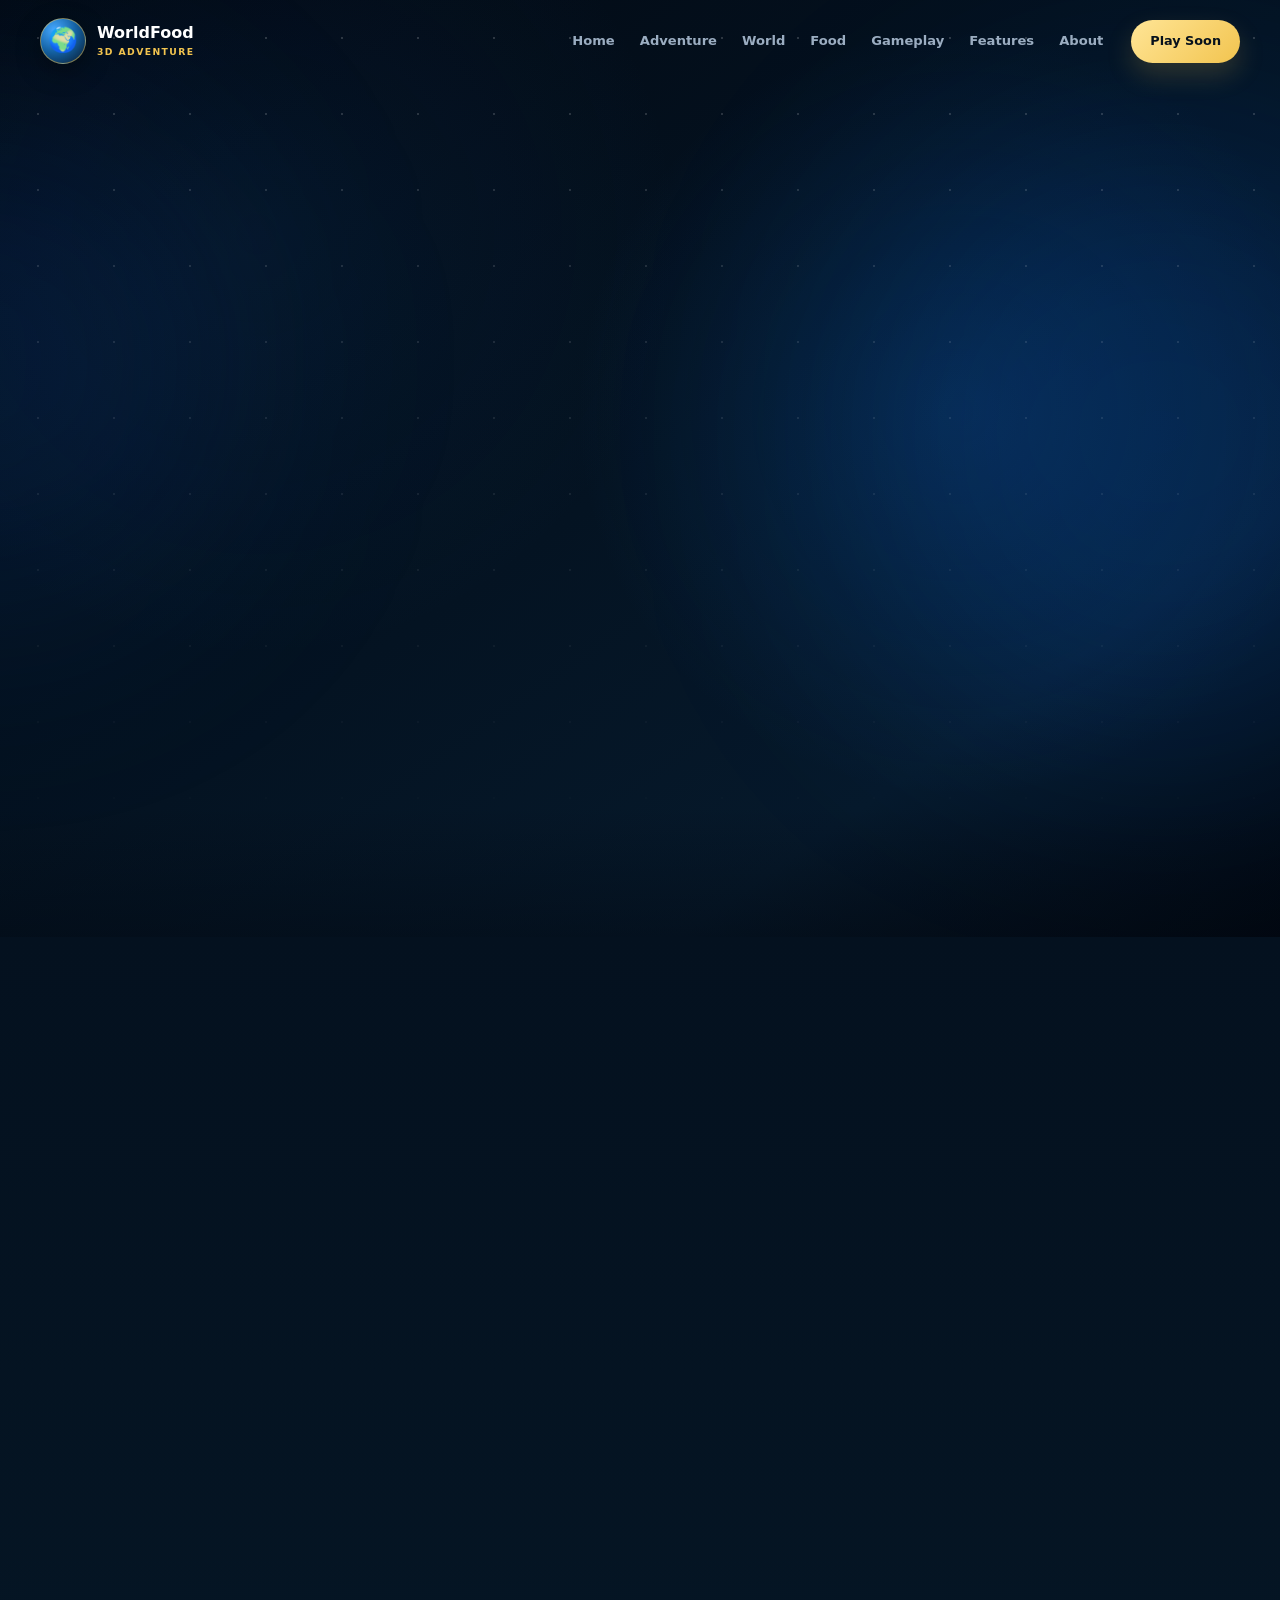
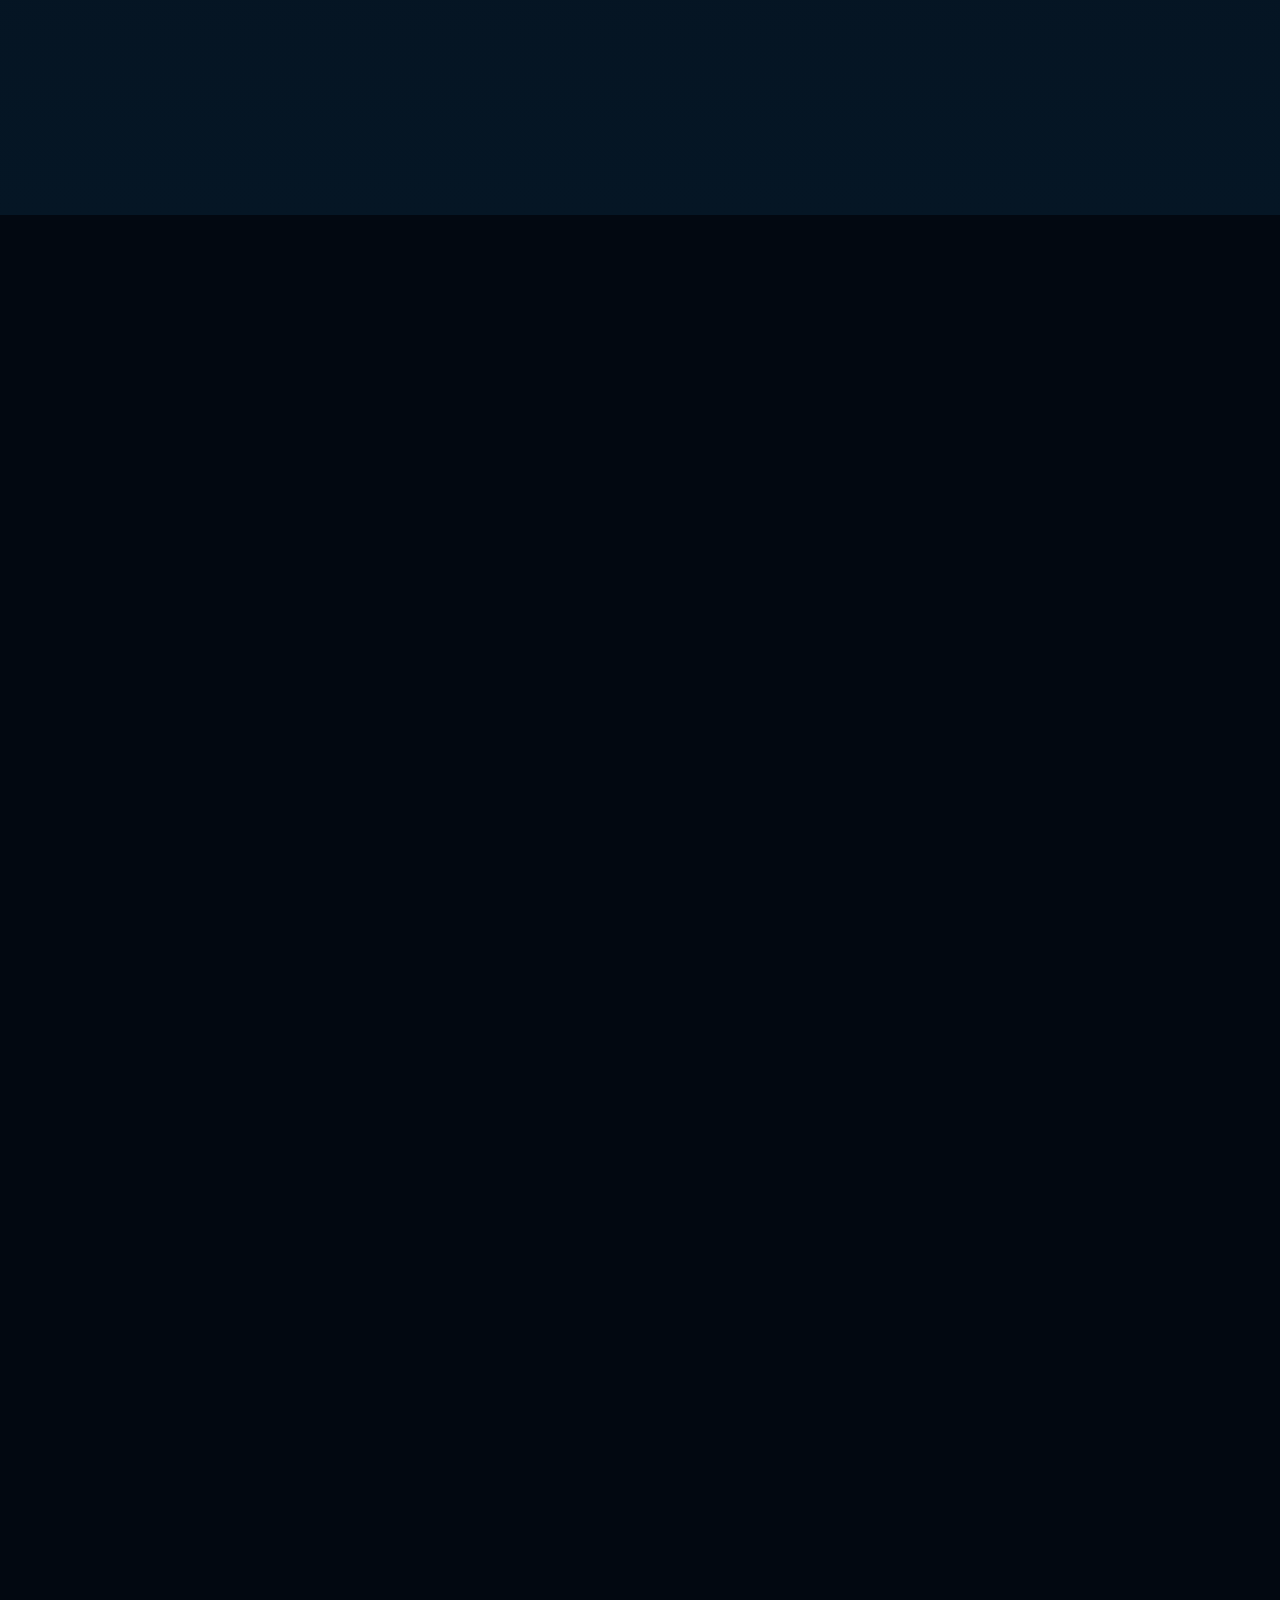
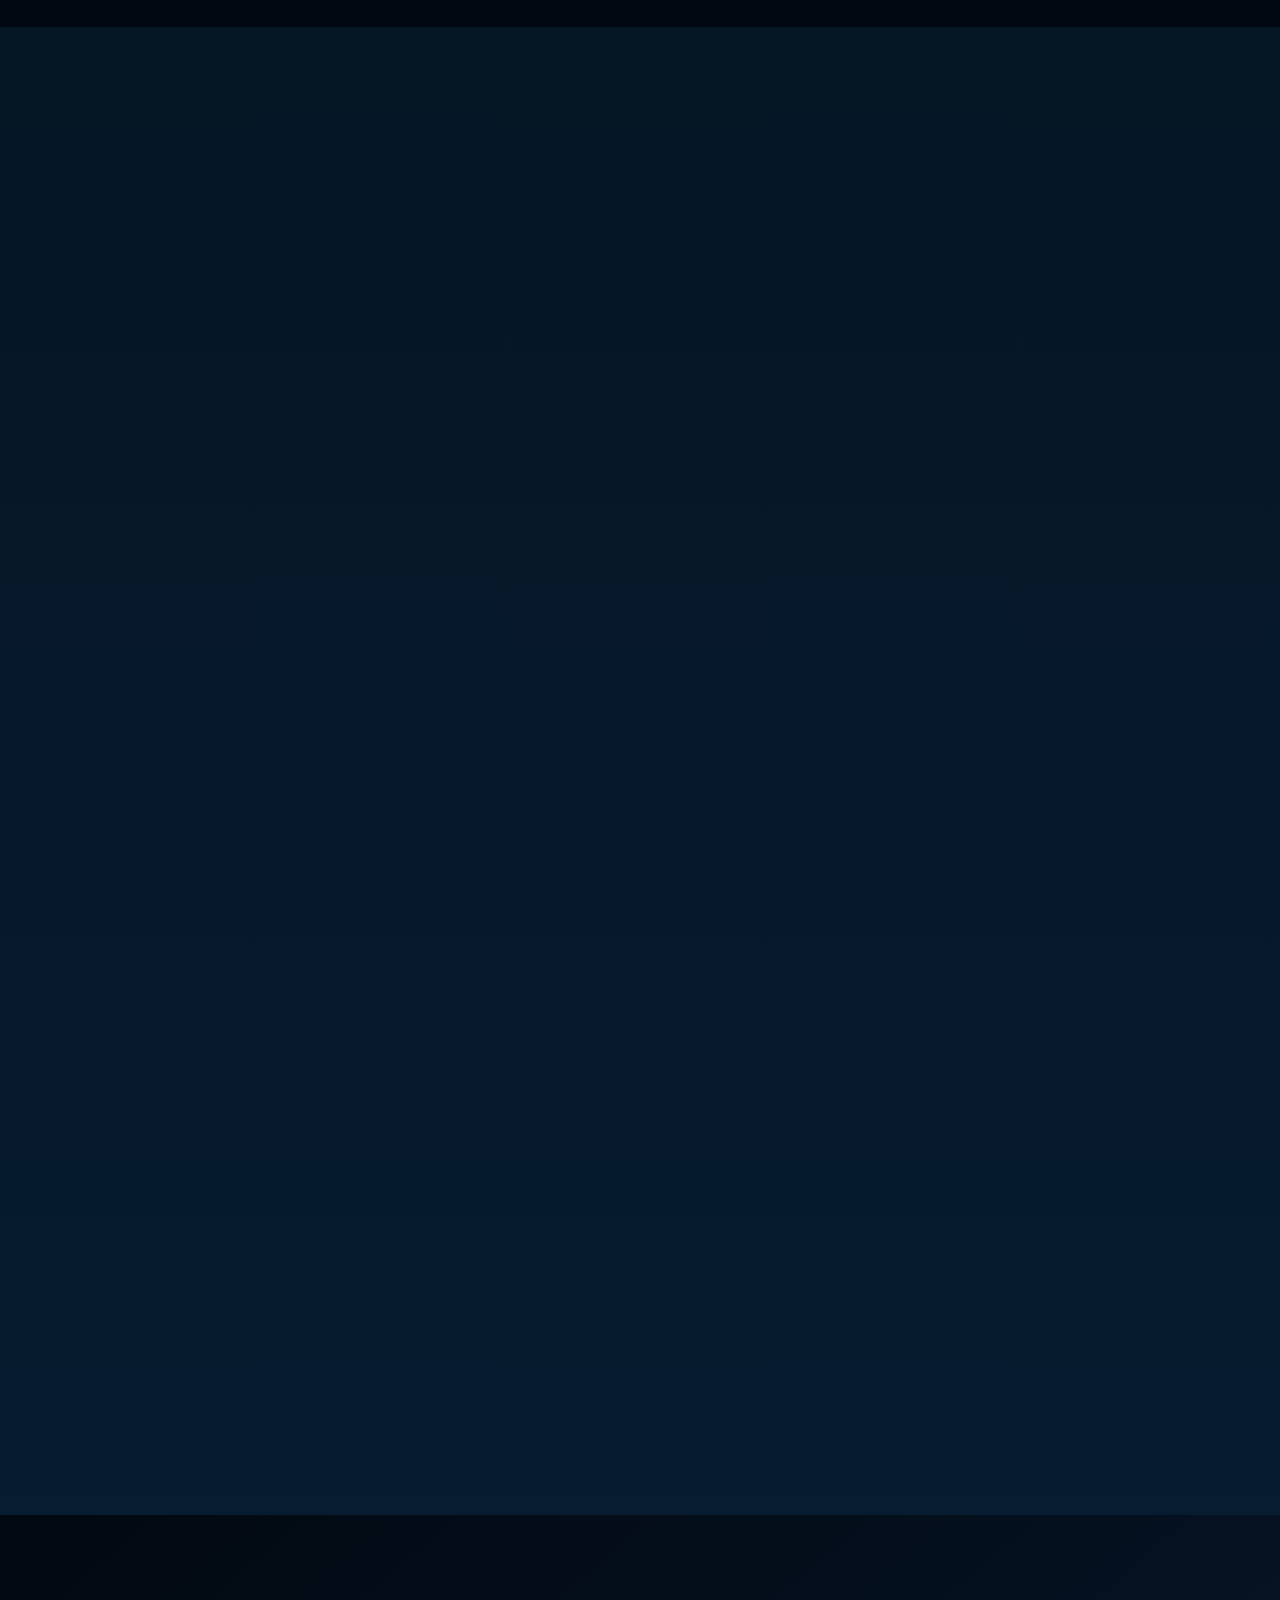
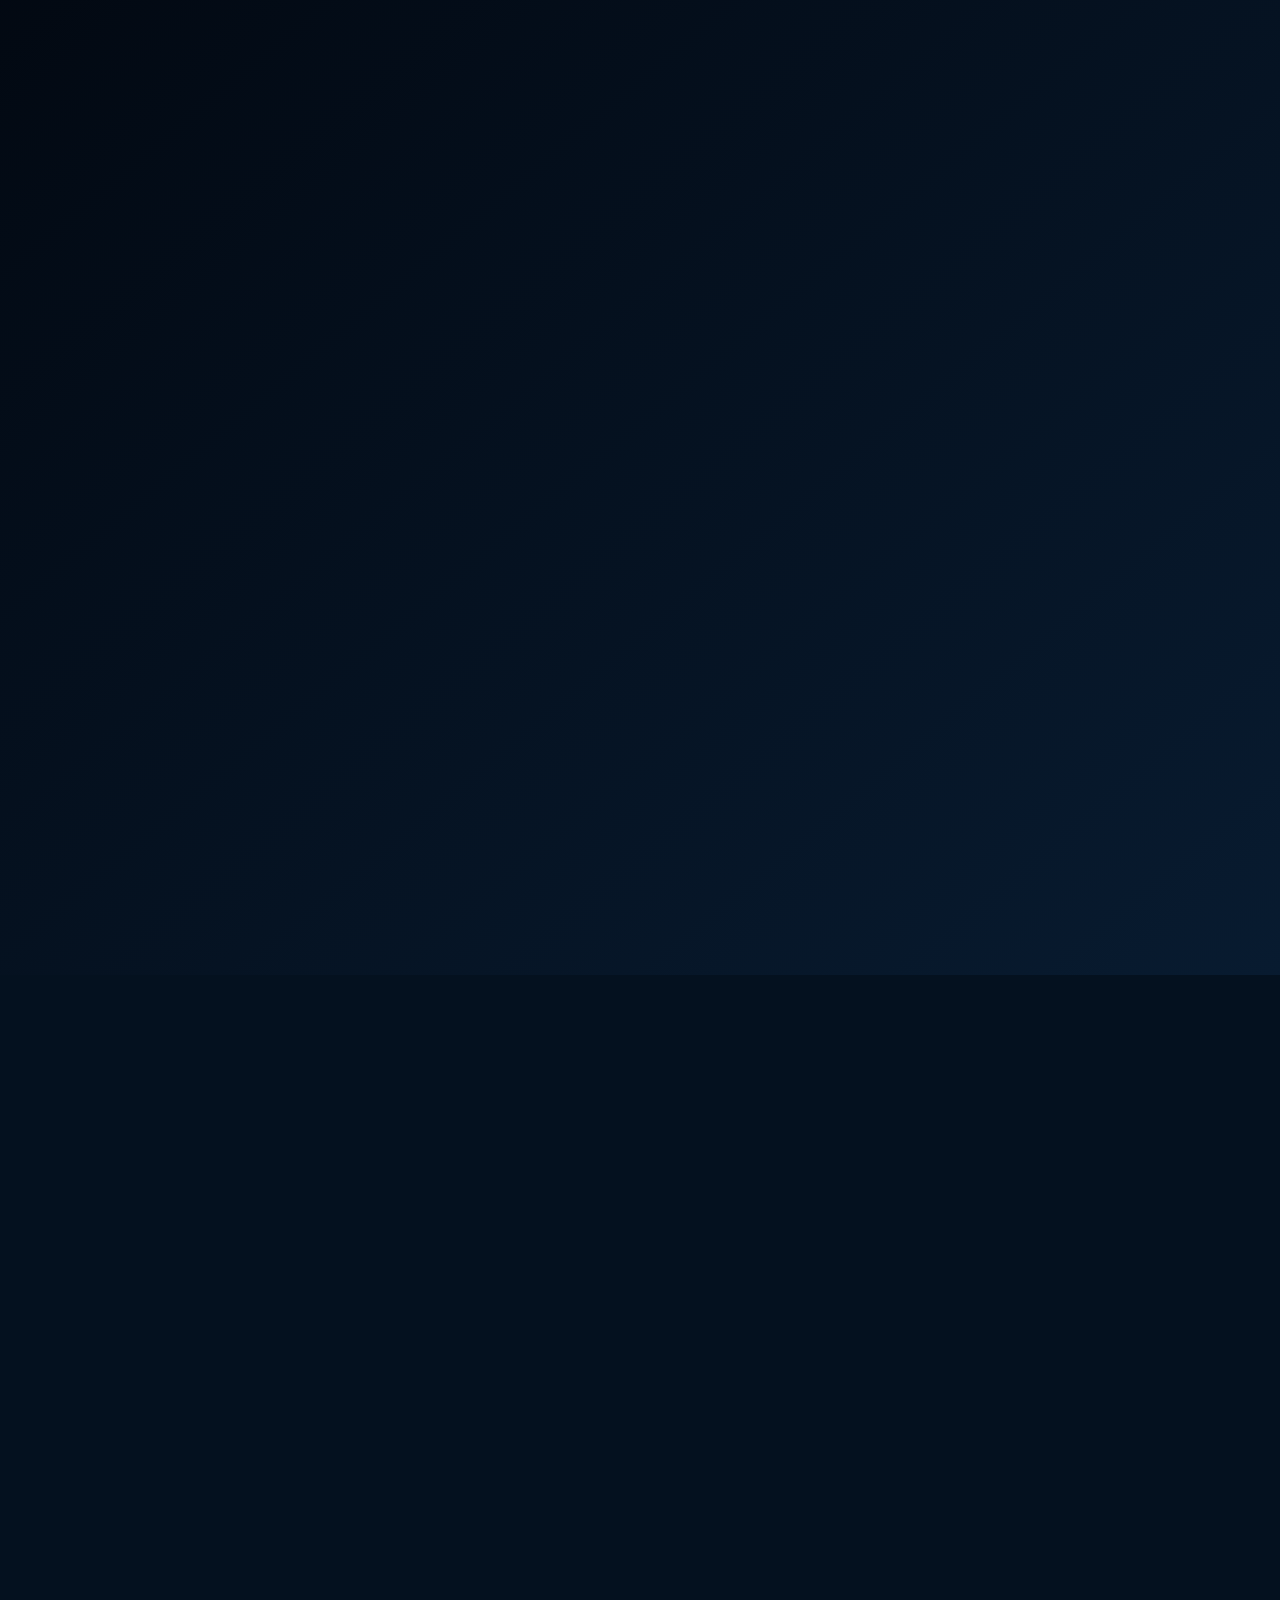
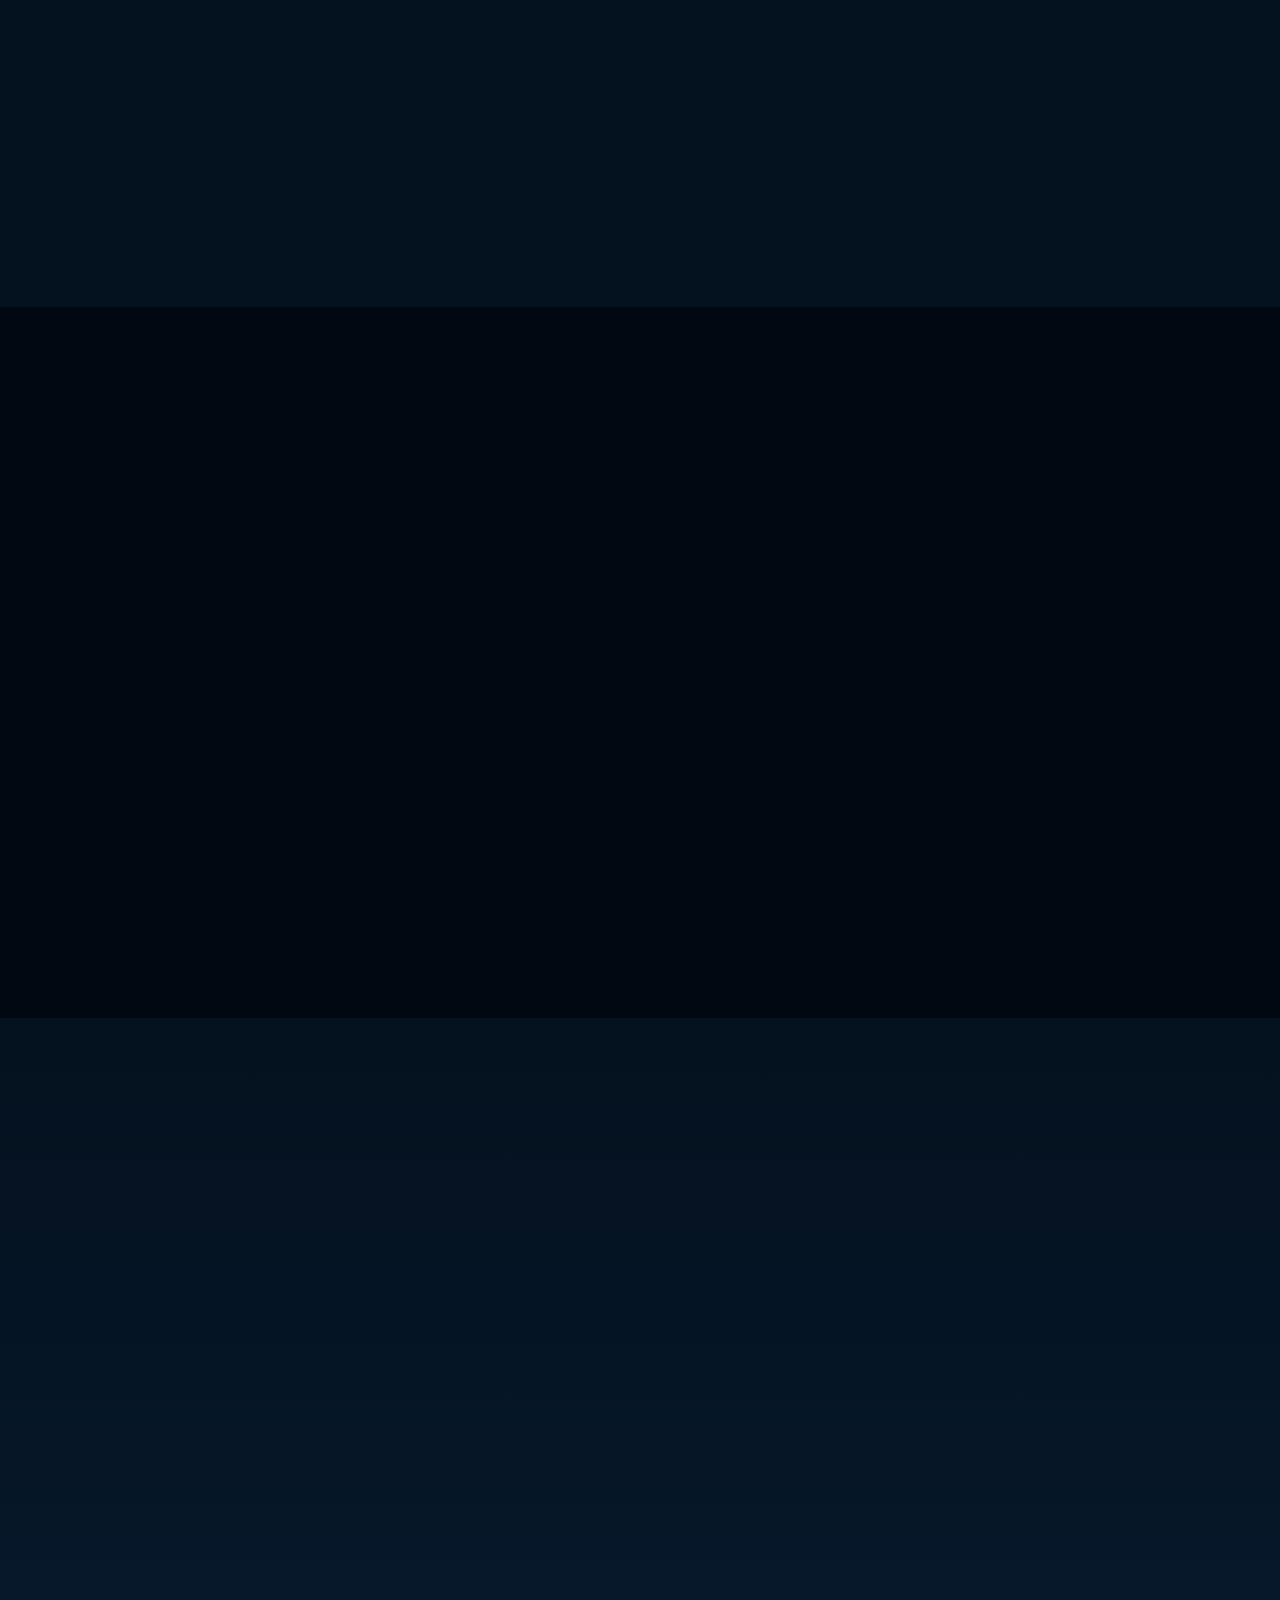
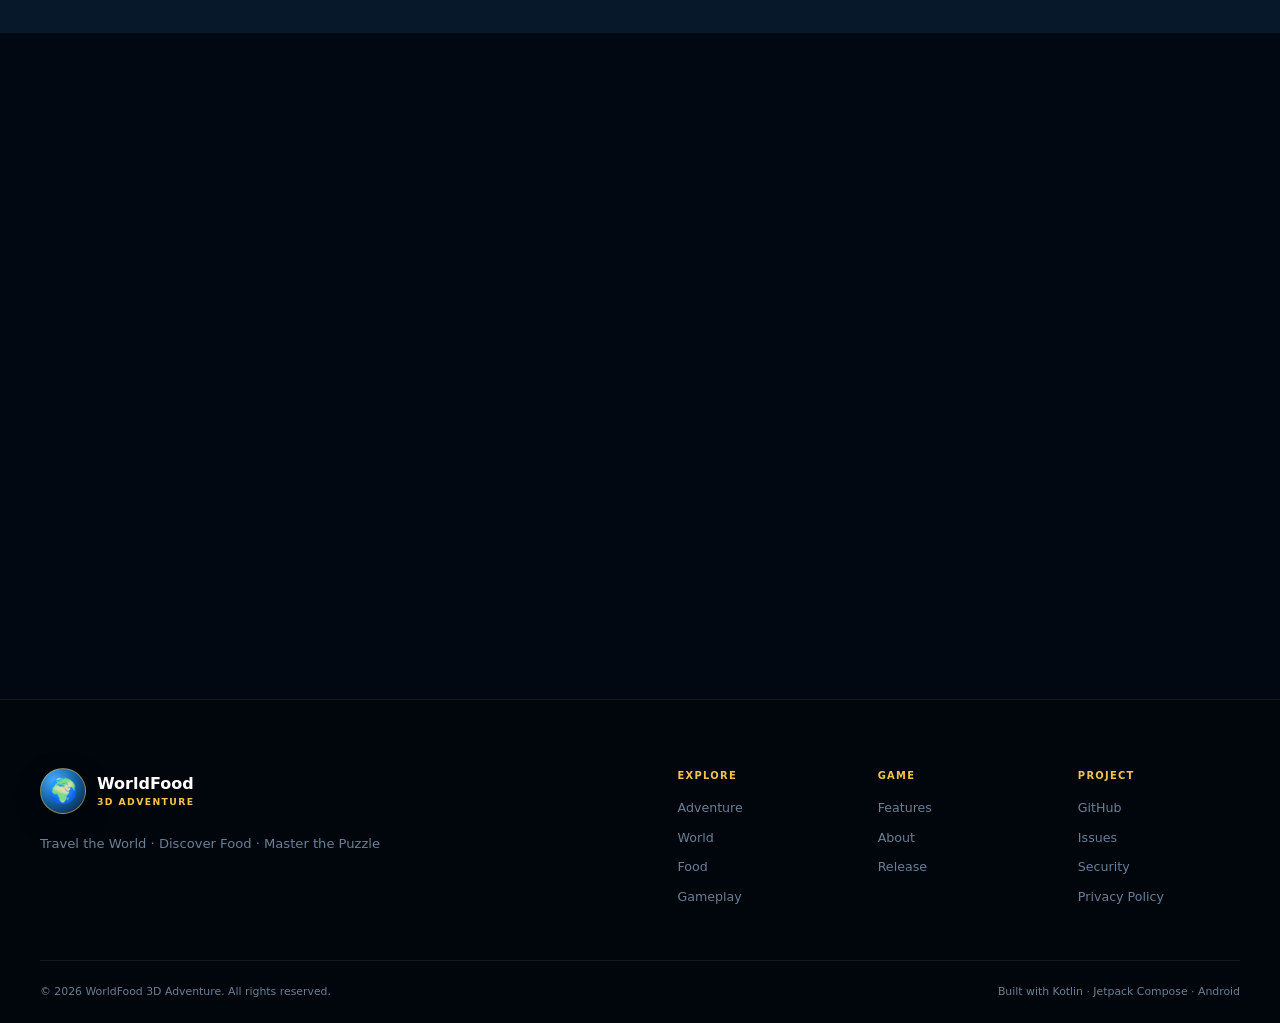
==== docs/index.html @ c976d1a1 "Finalize GitHub Pages and privacy policy with production stats" ====
<!DOCTYPE html>
<html lang="en">

<head>
    <meta charset="UTF-8">

    <meta
        name="viewport"
        content="width=device-width, initial-scale=1.0"
    >

    <title>
        WorldFood 3D Adventure | Travel · Food · Match-3
    </title>

    <meta
        name="description"
        content="WorldFood 3D Adventure is a premium Android Match-3 travel adventure. Explore 213 countries, discover iconic food and master 3,195 handcrafted puzzle levels."
    >

    <meta
        name="theme-color"
        content="#020811"
    >

    <meta
        property="og:title"
        content="WorldFood 3D Adventure"
    >

    <meta
        property="og:description"
        content="Travel the world. Discover the food. Master the puzzle."
    >

    <meta
        property="og:type"
        content="website"
    >

    <meta
        property="og:url"
        content="https://wadtaktok-dev.github.io/WorldFood3DAdventure/"
    >

    <link
        rel="stylesheet"
        href="styles.css"
    >
</head>


<body>

<!-- =========================================================
     HEADER
========================================================= -->

<header
    class="site-header"
    data-header
>

    <div class="container nav-shell">

        <a
            href="#home"
            class="brand"
            aria-label="WorldFood 3D Adventure home"
        >

            <span class="brand-globe">
                🌍
            </span>

            <span class="brand-copy">

                <strong>
                    WorldFood
                </strong>

                <small>
                    3D ADVENTURE
                </small>

            </span>

        </a>


        <nav
            class="desktop-nav"
            aria-label="Main navigation"
        >

            <a href="#home">
                Home
            </a>

            <a href="#adventure">
                Adventure
            </a>

            <a href="#countries">
                World
            </a>

            <a href="#food">
                Food
            </a>

            <a href="#gameplay">
                Gameplay
            </a>

            <a href="#features">
                Features
            </a>

            <a href="#about">
                About
            </a>

        </nav>


        <a
            href="#release"
            class="header-cta"
        >
            Play Soon
        </a>


        <button
            class="menu-button"
            type="button"
            aria-label="Open navigation menu"
            aria-expanded="false"
            data-menu-button
        >
            <span></span>
            <span></span>
            <span></span>
        </button>

    </div>


    <nav
        class="mobile-menu"
        data-mobile-menu
        aria-label="Mobile navigation"
    >

        <a href="#home">
            Home
        </a>

        <a href="#adventure">
            Adventure
        </a>

        <a href="#countries">
            World
        </a>

        <a href="#food">
            Food
        </a>

        <a href="#gameplay">
            Gameplay
        </a>

        <a href="#features">
            Features
        </a>

        <a href="#about">
            About
        </a>

        <a href="#release">
            Play Soon
        </a>

    </nav>

</header>


<main>

<!-- =========================================================
     PREMIUM 3D HOME
========================================================= -->

<section
    class="hero hero-3d"
    id="home"
>

    <div class="hero-space-background">

        <div
            class="hero-space-glow
                   hero-space-glow-left"
        ></div>

        <div
            class="hero-space-glow
                   hero-space-glow-right"
        ></div>

        <div class="hero-star-field"></div>

    </div>


    <div class="container hero-3d-layout">

        <!-- LEFT -->

        <div
            class="hero-content"
            data-reveal
        >

            <div class="hero-badge">

                <span class="hero-badge-dot"></span>

                WORLD FOOD · MATCH-3 · TRAVEL ADVENTURE

            </div>


            <h1 class="hero-main-title">

                <span>
                    Travel the world.
                </span>

                <span class="hero-title-gold">
                    Discover the food.
                </span>

                <span>
                    Master the puzzle.
                </span>

            </h1>


            <p class="hero-main-description">

                Explore 213 destinations in a premium
                Match-3 travel adventure. Discover iconic
                foods, collect stars, unlock new countries
                and master 3,195 handcrafted puzzle levels.

            </p>


            <div class="hero-main-buttons">

                <a
                    href="#adventure"
                    class="hero-main-button
                           hero-main-button-gold"
                >

                    Explore Adventure

                    <span>
                        →
                    </span>

                </a>


                <a
                    href="#gameplay"
                    class="hero-main-button
                           hero-main-button-dark"
                >
                    View Gameplay
                </a>

            </div>


            <div class="hero-platforms">

                <span>
                    Android
                </span>

                <span>
                    Kotlin
                </span>

                <span>
                    Jetpack Compose
                </span>

                <span>
                    Firebase
                </span>

            </div>


            <div class="hero-numbers">

                <div>
                    <strong>
                        3,195
                    </strong>

                    <span>
                        LEVELS
                    </span>
                </div>


                <div>
                    <strong>
                        213
                    </strong>

                    <span>
                        COUNTRIES
                    </span>
                </div>


                <div>
                    <strong>
                        15
                    </strong>

                    <span>
                        PER COUNTRY
                    </span>
                </div>


                <div>
                    <strong>
                        0
                    </strong>

                    <span>
                        ADS
                    </span>
                </div>

            </div>

        </div>


        <!-- RIGHT / 3D WORLD -->

        <div
            class="hero-globe-area"
            data-reveal
        >

            <div
                class="globe-orbit
                       orbit-ring-1"
            ></div>

            <div
                class="globe-orbit
                       orbit-ring-2"
            ></div>

            <div
                class="globe-orbit
                       orbit-ring-3"
            ></div>


            <div class="globe-webgl-container">

                <canvas
                    id="world-globe-canvas"
                    aria-label="Interactive rotating 3D Earth"
                ></canvas>


                <div
                    class="globe-loading"
                    id="globe-loading"
                >

                    <span
                        class="globe-loading-spinner"
                    ></span>

                    <span>
                        LOADING WORLD
                    </span>

                </div>

            </div>


            <!-- FOOD ORBIT -->

            <div
                class="globe-food
                       globe-food-pizza"
            >
                🍕
            </div>


            <div
                class="globe-food
                       globe-food-sushi"
            >
                🍣
            </div>


            <div
                class="globe-food
                       globe-food-pretzel"
            >
                🥨
            </div>


            <!-- GAME HUD -->

            <div class="hero-world-card">

                <div class="hero-world-card-top">

                    <div>

                        <small>
                            WORLD TOUR
                        </small>

                        <strong>
                            GERMANY
                        </strong>

                    </div>


                    <span>
                        ★ 116
                    </span>

                </div>


                <div
                    class="hero-world-card-line"
                ></div>


                <div
                    class="hero-world-card-stats"
                >

                    <div>

                        <small>
                            LEVEL
                        </small>

                        <strong>
                            10
                        </strong>

                    </div>


                    <div>

                        <small>
                            MOVES
                        </small>

                        <strong>
                            28
                        </strong>

                    </div>

                </div>


                <div class="hero-mini-board">

                    <span>🍎</span>
                    <span>🥨</span>
                    <span>🍓</span>
                    <span>🍕</span>
                    <span>🍇</span>

                    <span>🍕</span>
                    <span>🍇</span>
                    <span>🥨</span>
                    <span>🍎</span>
                    <span>🍓</span>

                    <span>🍓</span>
                    <span>🍎</span>
                    <span>💣</span>
                    <span>🍇</span>
                    <span>🥨</span>

                    <span>🥨</span>
                    <span>🍕</span>
                    <span>🍇</span>
                    <span>🌈</span>
                    <span>🍎</span>

                </div>

            </div>


            <div class="globe-drag-help">

                <span>
                    ↔
                </span>

                DRAG THE GLOBE

            </div>

        </div>

    </div>


    <div class="hero-3d-bottom"></div>

</section>


<!-- =========================================================
     ADVENTURE
========================================================= -->

<section
    class="section adventure-section"
    id="adventure"
>

    <div class="container">

        <div
            class="section-intro centered"
            data-reveal
        >

            <span class="section-label">
                THE ADVENTURE
            </span>

            <h2>

                One journey.

                <span>
                    A world of discovery.
                </span>

            </h2>

            <p>

                World exploration, international food
                and handcrafted Match-3 gameplay come
                together in one connected adventure.

            </p>

        </div>


        <div class="adventure-grid">

            <article
                class="adventure-card"
                data-reveal
            >

                <span class="card-number">
                    01
                </span>

                <div class="large-icon">
                    🌍
                </div>

                <h3>
                    Explore the World
                </h3>

                <p>

                    Travel across the world,
                    collect stars and unlock new
                    destinations as your adventure grows.

                </p>

                <span class="card-link">
                    World exploration →
                </span>

            </article>


            <article
                class="adventure-card featured"
                data-reveal
            >

                <span class="card-number">
                    02
                </span>

                <div class="large-icon">
                    🍽️
                </div>

                <h3>
                    Discover Food
                </h3>

                <p>

                    Discover food inspired by
                    countries and cultures from
                    around the world.

                </p>

                <span class="card-link">
                    Discover dishes →
                </span>

            </article>


            <article
                class="adventure-card"
                data-reveal
            >

                <span class="card-number">
                    03
                </span>

                <div class="large-icon">
                    🧩
                </div>

                <h3>
                    Master Match-3
                </h3>

                <p>

                    Create special tiles,
                    trigger chain reactions
                    and master increasingly
                    challenging objectives.

                </p>

                <span class="card-link">
                    Master puzzles →
                </span>

            </article>

        </div>

    </div>

</section>


<!-- =========================================================
     COUNTRIES
========================================================= -->

<section
    class="section countries-section"
    id="countries"
>

    <div class="container">

        <div
            class="section-intro split-heading"
            data-reveal
        >

            <div>

                <span class="section-label">
                    WORLD TOUR
                </span>

                <h2>

                    213 destinations.

                    <span>
                        One adventure.
                    </span>

                </h2>

            </div>


            <p>

                Begin in Europe and continue
                across the world while unlocking
                new chapters through progression.

            </p>

        </div>


        <div class="country-grid">

            <article
                class="country-card"
                data-reveal
            >

                <div class="country-top">

                    <span class="flag">
                        🇩🇪
                    </span>

                    <span class="chapter">
                        CHAPTER 01
                    </span>

                </div>

                <h3>
                    Germany
                </h3>

                <p>

                    Begin the journey with
                    Germany's first fifteen
                    handcrafted challenges.

                </p>

                <div class="country-bottom">

                    <span>
                        15 Levels
                    </span>

                    <strong>
                        🥨 Pretzel
                    </strong>

                </div>

            </article>


            <article
                class="country-card"
                data-reveal
            >

                <div class="country-top">

                    <span class="flag">
                        🇮🇹
                    </span>

                    <span class="chapter">
                        CHAPTER 02
                    </span>

                </div>

                <h3>
                    Italy
                </h3>

                <p>

                    Continue through Italy
                    with colorful food themes
                    and new objectives.

                </p>

                <div class="country-bottom">

                    <span>
                        15 Levels
                    </span>

                    <strong>
                        🍕 Pizza
                    </strong>

                </div>

            </article>


            <article
                class="country-card"
                data-reveal
            >

                <div class="country-top">

                    <span class="flag">
                        🇫🇷
                    </span>

                    <span class="chapter">
                        CHAPTER 03
                    </span>

                </div>

                <h3>
                    France
                </h3>

                <p>

                    Explore a French chapter
                    with distinctive cuisine
                    and new Match-3 challenges.

                </p>

                <div class="country-bottom">

                    <span>
                        15 Levels
                    </span>

                    <strong>
                        🥐 Croissant
                    </strong>

                </div>

            </article>


            <article
                class="country-card"
                data-reveal
            >

                <div class="country-top">

                    <span class="flag">
                        🇪🇸
                    </span>

                    <span class="chapter">
                        CHAPTER 04
                    </span>

                </div>

                <h3>
                    Spain
                </h3>

                <p>

                    Enter a vibrant Mediterranean
                    chapter inspired by Spanish
                    food and atmosphere.

                </p>

                <div class="country-bottom">

                    <span>
                        15 Levels
                    </span>

                    <strong>
                        🥘 Paella
                    </strong>

                </div>

            </article>


            <article
                class="country-card"
                data-reveal
            >

                <div class="country-top">

                    <span class="flag">
                        🇯🇵
                    </span>

                    <span class="chapter">
                        CHAPTER 05
                    </span>

                </div>

                <h3>
                    Japan
                </h3>

                <p>

                    Discover a refined Japanese
                    chapter with recognizable
                    cuisine and new challenges.

                </p>

                <div class="country-bottom">

                    <span>
                        15 Levels
                    </span>

                    <strong>
                        🍣 Sushi
                    </strong>

                </div>

            </article>


            <article
                class="country-card"
                data-reveal
            >

                <div class="country-top">

                    <span class="flag">
                        🇲🇽
                    </span>

                    <span class="chapter">
                        CHAPTER 06
                    </span>

                </div>

                <h3>
                    Mexico
                </h3>

                <p>

                    Experience a colorful
                    destination filled with
                    energy and food-inspired puzzles.

                </p>

                <div class="country-bottom">

                    <span>
                        15 Levels
                    </span>

                    <strong>
                        🌮 Tacos
                    </strong>

                </div>

            </article>


            <article
                class="country-card country-card-wide"
                data-reveal
            >

                <div class="country-top">

                    <span class="flag">
                        🇸🇩
                    </span>

                    <span class="chapter">
                        CHAPTER 07 · FINALE
                    </span>

                </div>

                <h3>
                    Sudan
                </h3>

                <p>

                    Complete Chapter 1 of the
                    WorldFood journey with the
                    final fifteen challenges.

                </p>

                <div class="country-bottom">

                    <span>
                        15 Levels
                    </span>

                    <strong>
                        🥣 Ful Medames
                    </strong>

                </div>

            </article>

        </div>

    </div>

</section>


<!-- =========================================================
     FOOD
========================================================= -->

<section
    class="section food-section"
    id="food"
>

    <div class="container">

        <div
            class="section-intro centered"
            data-reveal
        >

            <span class="section-label">
                SIGNATURE FOODS
            </span>

            <h2>

                Discover food

                <span>
                    around the world.
                </span>

            </h2>

            <p>

                Every destination brings
                its own culinary identity
                into the WorldFood adventure.

            </p>

        </div>


        <div class="food-grid">

            <article
                class="food-card"
                data-reveal
            >

                <div class="food-visual">
                    🥨
                </div>

                <span class="food-country">
                    🇩🇪 GERMANY
                </span>

                <h3>
                    Pretzel
                </h3>

                <p>

                    A recognizable baked
                    classic from German
                    food culture.

                </p>

            </article>


            <article
                class="food-card"
                data-reveal
            >

                <div class="food-visual">
                    🍕
                </div>

                <span class="food-country">
                    🇮🇹 ITALY
                </span>

                <h3>
                    Pizza
                </h3>

                <p>

                    One of Italy's
                    most famous and
                    colorful dishes.

                </p>

            </article>


            <article
                class="food-card"
                data-reveal
            >

                <div class="food-visual">
                    🥐
                </div>

                <span class="food-country">
                    🇫🇷 FRANCE
                </span>

                <h3>
                    Croissant
                </h3>

                <p>

                    An iconic French
                    favorite with an
                    unmistakable shape.

                </p>

            </article>


            <article
                class="food-card"
                data-reveal
            >

                <div class="food-visual">
                    🥘
                </div>

                <span class="food-country">
                    🇪🇸 SPAIN
                </span>

                <h3>
                    Paella
                </h3>

                <p>

                    A colorful Spanish
                    dish inspired by
                    Mediterranean cuisine.

                </p>

            </article>


            <article
                class="food-card"
                data-reveal
            >

                <div class="food-visual">
                    🍣
                </div>

                <span class="food-country">
                    🇯🇵 JAPAN
                </span>

                <h3>
                    Sushi
                </h3>

                <p>

                    Clean shapes and vivid
                    colors inspired by
                    Japanese cuisine.

                </p>

            </article>


            <article
                class="food-card"
                data-reveal
            >

                <div class="food-visual">
                    🌮
                </div>

                <span class="food-country">
                    🇲🇽 MEXICO
                </span>

                <h3>
                    Tacos
                </h3>

                <p>

                    A colorful favorite
                    bringing energy to
                    the world tour.

                </p>

            </article>


            <article
                class="food-card food-card-featured"
                data-reveal
            >

                <div class="food-visual">
                    🥣
                </div>

                <span class="food-country">
                    🇸🇩 SUDAN
                </span>

                <h3>
                    Ful Medames
                </h3>

                <p>

                    A traditional dish
                    completing the culinary
                    journey of Chapter 1.

                </p>

            </article>

        </div>

    </div>

</section>


<!-- =========================================================
     GAMEPLAY
========================================================= -->

<section
    class="section gameplay-section"
    id="gameplay"
>

    <div class="container gameplay-layout">

        <div
            class="gameplay-copy"
            data-reveal
        >

            <span class="section-label">
                MATCH-3 GAMEPLAY
            </span>

            <h2>

                Every move can

                <span>
                    change the board.
                </span>

            </h2>

            <p>

                Complete objectives within
                limited moves, combine food
                tiles and create powerful
                special pieces.

            </p>


            <div class="mechanic-list">

                <article>

                    <span class="mechanic-icon">
                        3
                    </span>

                    <div>

                        <h3>
                            Match Three
                        </h3>

                        <p>
                            Connect matching tiles
                            to clear the board.
                        </p>

                    </div>

                </article>


                <article>

                    <span class="mechanic-icon">
                        4
                    </span>

                    <div>

                        <h3>
                            Line Clears
                        </h3>

                        <p>
                            Four-tile matches create
                            row or column clears.
                        </p>

                    </div>

                </article>


                <article>

                    <span class="mechanic-icon">
                        💣
                    </span>

                    <div>

                        <h3>
                            Bombs
                        </h3>

                        <p>
                            T and L matches create
                            explosive special tiles.
                        </p>

                    </div>

                </article>


                <article>

                    <span class="mechanic-icon">
                        🌈
                    </span>

                    <div>

                        <h3>
                            Color Bomb
                        </h3>

                        <p>
                            Five-tile matches create
                            powerful color bombs.
                        </p>

                    </div>

                </article>

            </div>

        </div>


        <div
            class="match-device"
            data-reveal
        >

            <div class="match-topbar">

                <div>

                    <small>
                        GERMANY
                    </small>

                    <strong>
                        LEVEL 10
                    </strong>

                </div>

                <div class="match-stars">
                    ★ ★ ★
                </div>

            </div>


            <div class="objective-row">

                <div>

                    <small>
                        GOAL
                    </small>

                    <strong>
                        🍎 12 / 25
                    </strong>

                </div>

                <div>

                    <small>
                        MOVES
                    </small>

                    <strong>
                        18
                    </strong>

                </div>

            </div>


            <div class="match-board">

                <span>🍎</span>
                <span>🍇</span>
                <span>🥨</span>
                <span>🍓</span>
                <span>🍕</span>
                <span>🍎</span>

                <span>🍕</span>
                <span>🥨</span>
                <span>🍇</span>
                <span>🍎</span>
                <span>🍓</span>
                <span>🍕</span>

                <span>🍓</span>
                <span>🍎</span>
                <span>💣</span>
                <span>🍇</span>
                <span>🥨</span>
                <span>🍓</span>

                <span>🥨</span>
                <span>🍕</span>
                <span>🍓</span>
                <span>🌈</span>
                <span>🍎</span>
                <span>🍇</span>

                <span>🍇</span>
                <span>🍓</span>
                <span>🍎</span>
                <span>🥨</span>
                <span>🍕</span>
                <span>🍇</span>

                <span>🍎</span>
                <span>🥨</span>
                <span>🍕</span>
                <span>🍇</span>
                <span>🍓</span>
                <span>🍎</span>

            </div>


            <div class="booster-row">

                <div>
                    <span>🔨</span>
                    <small>Hammer</small>
                </div>

                <div>
                    <span>🔀</span>
                    <small>Shuffle</small>
                </div>

                <div>
                    <span>➕</span>
                    <small>Moves</small>
                </div>

            </div>

        </div>

    </div>

</section>


<!-- =========================================================
     FEATURES
========================================================= -->

<section
    class="section features-section"
    id="features"
>

    <div class="container">

        <div
            class="section-intro centered"
            data-reveal
        >

            <span class="section-label">
                GAME FEATURES
            </span>

            <h2>

                Built for a

                <span>
                    premium adventure.
                </span>

            </h2>

        </div>


        <div class="feature-grid">

            <article
                class="feature-card"
                data-reveal
            >
                <div>🌐</div>
                <h3>3D World Globe</h3>
                <p>
                    Explore destinations through
                    a world-focused adventure.
                </p>
            </article>


            <article
                class="feature-card"
                data-reveal
            >
                <div>🧩</div>
                <h3>3,195 Levels</h3>
                <p>
                    213 countries with fifteen
                    handcrafted challenges each.
                </p>
            </article>


            <article
                class="feature-card"
                data-reveal
            >
                <div>💥</div>
                <h3>Special Tiles</h3>
                <p>
                    Line clears, bombs
                    and powerful color bombs.
                </p>
            </article>


            <article
                class="feature-card"
                data-reveal
            >
                <div>⭐</div>
                <h3>Star Progression</h3>
                <p>
                    Earn stars and unlock
                    new destinations.
                </p>
            </article>


            <article
                class="feature-card"
                data-reveal
            >
                <div>🎁</div>
                <h3>Rewards</h3>
                <p>
                    Track milestones,
                    progress and rewards.
                </p>
            </article>


            <article
                class="feature-card"
                data-reveal
            >
                <div>🛂</div>
                <h3>Passport</h3>
                <p>
                    Record completed destinations
                    throughout the world tour.
                </p>
            </article>


            <article
                class="feature-card"
                data-reveal
            >
                <div>🎵</div>
                <h3>Music & Sound</h3>
                <p>
                    Audio and haptics bring
                    the adventure to life.
                </p>
            </article>


            <article
                class="feature-card"
                data-reveal
            >
                <div>🚫</div>
                <h3>No Ads</h3>
                <p>
                    Adventure without
                    advertising interruptions.
                </p>
            </article>

        </div>

    </div>

</section>


<!-- =========================================================
     TECHNOLOGY
========================================================= -->

<section class="section technology-section">

    <div class="container">

        <div
            class="technology-panel"
            data-reveal
        >

            <div class="technology-copy">

                <span class="section-label">
                    BUILT FOR ANDROID
                </span>

                <h2>

                    Modern technology.

                    <span>
                        Native experience.
                    </span>

                </h2>

                <p>

                    WorldFood 3D Adventure
                    is built as a native
                    Android application.

                </p>

            </div>


            <div class="tech-grid">

                <article>

                    <span>
                        K
                    </span>

                    <div>
                        <strong>Kotlin</strong>
                        <small>Language</small>
                    </div>

                </article>


                <article>

                    <span>
                        ◈
                    </span>

                    <div>
                        <strong>Jetpack Compose</strong>
                        <small>User Interface</small>
                    </div>

                </article>


                <article>

                    <span>
                        🔥
                    </span>

                    <div>
                        <strong>Firebase</strong>
                        <small>Cloud Services</small>
                    </div>

                </article>


                <article>

                    <span>
                        ⚡
                    </span>

                    <div>
                        <strong>Coroutines</strong>
                        <small>Async Runtime</small>
                    </div>

                </article>

            </div>

        </div>

    </div>

</section>


<!-- =========================================================
     ABOUT
========================================================= -->

<section
    class="section about-section"
    id="about"
>

    <div class="container about-layout">

        <div
            class="about-copy"
            data-reveal
        >

            <span class="section-label">
                ABOUT THE GAME
            </span>

            <h2>

                More than

                <span>
                    a puzzle game.
                </span>

            </h2>

            <p>

                WorldFood 3D Adventure
                combines world exploration,
                international food,
                progression and Match-3 gameplay.

            </p>

            <p>

                Every country becomes
                another chapter in a
                larger global adventure.

            </p>


            <a
                href="https://github.com/wadtaktok-dev/WorldFood3DAdventure"
                target="_blank"
                rel="noopener noreferrer"
                class="text-link"
            >
                Explore the GitHub repository →
            </a>

        </div>


        <div
            class="project-window"
            data-reveal
        >

            <div class="project-window-head">

                <span>
                    WORLD FOOD
                </span>

                <span class="live-status">

                    <i></i>

                    ACTIVE PROJECT

                </span>

            </div>


            <div class="project-logo">
                🌍
            </div>


            <h3>

                WorldFood

                <span>
                    3D Adventure
                </span>

            </h3>


            <p>
                Premium Match-3 Travel Adventure
            </p>


            <div class="project-details">

                <div>
                    <small>PLATFORM</small>
                    <strong>Android</strong>
                </div>

                <div>
                    <small>LANGUAGE</small>
                    <strong>Kotlin</strong>
                </div>

                <div>
                    <small>UI</small>
                    <strong>Compose</strong>
                </div>

                <div>
                    <small>WORLD</small>
                    <strong>3D</strong>
                </div>

            </div>

        </div>

    </div>

</section>


<!-- =========================================================
     RELEASE
========================================================= -->

<section
    class="section release-section"
    id="release"
>

    <div class="container">

        <div
            class="release-card"
            data-reveal
        >

            <span class="section-label">
                CHAPTER 1
            </span>

            <h2>

                Ready for the

                <span>
                    adventure?
                </span>

            </h2>

            <p>

                Travel the world.
                Discover the food.
                Master the puzzle.

            </p>


            <div class="release-meta">

                <span>
                    Android
                </span>

                <span>
                    Version 1.0.0
                </span>

                <span>
                    3,195 Levels
                </span>

            </div>


            <a
                href="https://github.com/wadtaktok-dev/WorldFood3DAdventure"
                target="_blank"
                rel="noopener noreferrer"
                class="hero-main-button
                       hero-main-button-gold"
            >

                View Project on GitHub

                <span>
                    →
                </span>

            </a>

        </div>

    </div>

</section>

</main>


<!-- =========================================================
     FOOTER
========================================================= -->

<footer class="site-footer">

    <div class="container footer-main">

        <div class="footer-brand">

            <a
                href="#home"
                class="brand"
            >

                <span class="brand-globe">
                    🌍
                </span>

                <span class="brand-copy">

                    <strong>
                        WorldFood
                    </strong>

                    <small>
                        3D ADVENTURE
                    </small>

                </span>

            </a>


            <p>

                Travel the World ·
                Discover Food ·
                Master the Puzzle

            </p>

        </div>


        <div class="footer-navigation">

            <div>

                <strong>
                    EXPLORE
                </strong>

                <a href="#adventure">
                    Adventure
                </a>

                <a href="#countries">
                    World
                </a>

                <a href="#food">
                    Food
                </a>

                <a href="#gameplay">
                    Gameplay
                </a>

            </div>


            <div>

                <strong>
                    GAME
                </strong>

                <a href="#features">
                    Features
                </a>

                <a href="#about">
                    About
                </a>

                <a href="#release">
                    Release
                </a>

            </div>


            <div>

                <strong>
                    PROJECT
                </strong>

                <a
                    href="https://github.com/wadtaktok-dev/WorldFood3DAdventure"
                    target="_blank"
                    rel="noopener noreferrer"
                >
                    GitHub
                </a>

                <a
                    href="https://github.com/wadtaktok-dev/WorldFood3DAdventure/issues"
                    target="_blank"
                    rel="noopener noreferrer"
                >
                    Issues
                </a>

                <a
                    href="https://github.com/wadtaktok-dev/WorldFood3DAdventure/blob/main/SECURITY.md"
                    target="_blank"
                    rel="noopener noreferrer"
                >
                    Security
                </a>

                <a
                    href="privacy.html"
                >
                    Privacy Policy
                </a>

            </div>

        </div>

    </div>


    <div class="container footer-bottom">

        <p>

            ©
            <span data-current-year>
                2026
            </span>

            WorldFood 3D Adventure.
            All rights reserved.

        </p>


        <p>
            Built with Kotlin · Jetpack Compose · Android
        </p>

    </div>

</footer>


<button
    type="button"
    class="back-to-top"
    aria-label="Back to top"
    data-back-top
>
    ↑
</button>


<!-- =========================================================
     THREE.JS MODULE
========================================================= -->

<script type="importmap">
{
    "imports": {
        "three": "https://cdn.jsdelivr.net/npm/three@0.179.1/build/three.module.js"
    }
}
</script>


<script
    type="module"
    src="script.js"
></script>

</body>

</html>
---- docs/styles.css ----
/* =========================================================
   WORLD FOOD 3D ADVENTURE
   COMPLETE WEBSITE V4
========================================================= */

:root {

    --bg:
        #020811;

    --bg-soft:
        #04111f;

    --bg-card:
        #071a2e;

    --bg-card-2:
        #0a2037;

    --gold:
        #f2c44f;

    --gold-light:
        #ffe596;

    --gold-dark:
        #d6a029;

    --white:
        #ffffff;

    --text:
        #eaf1f8;

    --text-soft:
        #9badc1;

    --text-muted:
        #687f96;

    --blue:
        #188cff;

    --border:
        rgba(
            255,
            255,
            255,
            .075
        );

    --gold-border:
        rgba(
            242,
            196,
            79,
            .28
        );

    --shadow:
        0 30px 80px
        rgba(
            0,
            0,
            0,
            .42
        );

    --container:
        1200px;

    --header-height:
        82px;
}


/* =========================================================
   RESET
========================================================= */

*,
*::before,
*::after {

    box-sizing:
        border-box;
}


html {

    scroll-behavior:
        smooth;

    scroll-padding-top:
        100px;
}


body {

    margin:
        0;

    overflow-x:
        hidden;

    background:
        var(--bg);

    color:
        var(--text);

    font-family:
        Inter,
        ui-sans-serif,
        system-ui,
        -apple-system,
        BlinkMacSystemFont,
        "Segoe UI",
        sans-serif;

    line-height:
        1.65;
}


body.menu-open {

    overflow:
        hidden;
}


a {

    color:
        inherit;

    text-decoration:
        none;
}


button {

    font:
        inherit;
}


h1,
h2,
h3,
p {

    margin-top:
        0;
}


img {

    max-width:
        100%;

    display:
        block;
}


::selection {

    color:
        #04101d;

    background:
        var(--gold);
}


:focus-visible {

    outline:
        3px solid
        var(--gold);

    outline-offset:
        4px;
}


/* =========================================================
   GLOBAL
========================================================= */

.container {

    width:
        min(
            calc(100% - 48px),
            var(--container)
        );

    margin-inline:
        auto;
}


.section {

    position:
        relative;

    padding:
        115px 0;
}


.section-label {

    display:
        inline-flex;

    color:
        var(--gold);

    font-size:
        .7rem;

    font-weight:
        900;

    letter-spacing:
        .19em;

    text-transform:
        uppercase;
}


.section-intro {

    max-width:
        760px;

    margin-bottom:
        58px;
}


.section-intro.centered {

    margin-left:
        auto;

    margin-right:
        auto;

    text-align:
        center;
}


.section-intro h2,
.gameplay-copy h2,
.technology-copy h2,
.about-copy h2,
.release-card h2 {

    margin:
        13px 0
        20px;

    color:
        white;

    font-size:
        clamp(
            2.25rem,
            4.5vw,
            4.3rem
        );

    line-height:
        1.02;

    letter-spacing:
        -.052em;
}


.section-intro h2 span,
.gameplay-copy h2 span,
.technology-copy h2 span,
.about-copy h2 span,
.release-card h2 span {

    color:
        var(--gold);
}


.section-intro p,
.gameplay-copy > p,
.technology-copy > p,
.about-copy > p {

    color:
        var(--text-soft);

    font-size:
        1rem;
}


.split-heading {

    max-width:
        none;

    display:
        grid;

    grid-template-columns:
        1fr .62fr;

    gap:
        80px;

    align-items:
        end;
}


/* =========================================================
   HEADER
========================================================= */

.site-header {

    position:
        fixed;

    z-index:
        1000;

    top:
        0;

    left:
        0;

    width:
        100%;

    border-bottom:
        1px solid
        transparent;

    transition:
        background .3s ease,
        border-color .3s ease,
        box-shadow .3s ease;
}


.site-header.is-scrolled {

    background:
        rgba(
            2,
            8,
            17,
            .9
        );

    backdrop-filter:
        blur(20px);

    -webkit-backdrop-filter:
        blur(20px);

    border-color:
        var(--border);

    box-shadow:
        0 12px 35px
        rgba(
            0,
            0,
            0,
            .22
        );
}


.nav-shell {

    min-height:
        var(--header-height);

    display:
        flex;

    align-items:
        center;

    gap:
        28px;
}


.brand {

    display:
        inline-flex;

    align-items:
        center;

    gap:
        11px;

    flex-shrink:
        0;
}


.brand-globe {

    width:
        46px;

    height:
        46px;

    display:
        grid;

    place-items:
        center;

    border-radius:
        50%;

    border:
        1px solid
        rgba(
            242,
            196,
            79,
            .5
        );

    background:
        radial-gradient(
            circle at 30% 25%,
            #45a8ff,
            #1462a4 48%,
            #07182b
        );

    box-shadow:
        0 8px 25px
        rgba(
            0,
            0,
            0,
            .35
        );

    font-size:
        24px;
}


.brand-copy {

    display:
        flex;

    flex-direction:
        column;

    line-height:
        1.04;
}


.brand-copy strong {

    color:
        white;

    font-size:
        1rem;

    font-weight:
        900;
}


.brand-copy small {

    margin-top:
        5px;

    color:
        var(--gold);

    font-size:
        .58rem;

    font-weight:
        900;

    letter-spacing:
        .15em;
}


.desktop-nav {

    margin-left:
        auto;

    display:
        flex;

    align-items:
        center;

    gap:
        25px;
}


.desktop-nav a {

    position:
        relative;

    color:
        var(--text-soft);

    font-size:
        .82rem;

    font-weight:
        750;

    transition:
        color .2s ease;
}


.desktop-nav a::after {

    content:
        "";

    position:
        absolute;

    left:
        0;

    bottom:
        -10px;

    width:
        100%;

    height:
        2px;

    border-radius:
        999px;

    background:
        var(--gold);

    transform:
        scaleX(0);

    transition:
        transform .2s ease;
}


.desktop-nav a:hover,
.desktop-nav a.is-active {

    color:
        white;
}


.desktop-nav a:hover::after,
.desktop-nav a.is-active::after {

    transform:
        scaleX(1);
}


.header-cta {

    min-height:
        43px;

    padding:
        0 19px;

    display:
        inline-flex;

    align-items:
        center;

    justify-content:
        center;

    border-radius:
        999px;

    color:
        #07111c;

    background:
        linear-gradient(
            135deg,
            var(--gold-light),
            var(--gold)
        );

    font-size:
        .8rem;

    font-weight:
        900;

    box-shadow:
        0 12px 27px
        rgba(
            242,
            196,
            79,
            .18
        );

    transition:
        transform .2s ease;
}


.header-cta:hover {

    transform:
        translateY(-2px);
}


.menu-button {

    width:
        45px;

    height:
        45px;

    margin-left:
        auto;

    display:
        none;

    align-items:
        center;

    justify-content:
        center;

    flex-direction:
        column;

    gap:
        5px;

    border:
        1px solid
        var(--border);

    border-radius:
        13px;

    background:
        rgba(
            255,
            255,
            255,
            .035
        );

    cursor:
        pointer;
}


.menu-button span {

    width:
        20px;

    height:
        2px;

    border-radius:
        999px;

    background:
        white;

    transition:
        transform .25s ease,
        opacity .25s ease;
}


.menu-button[aria-expanded="true"]
span:nth-child(1) {

    transform:
        translateY(7px)
        rotate(45deg);
}


.menu-button[aria-expanded="true"]
span:nth-child(2) {

    opacity:
        0;
}


.menu-button[aria-expanded="true"]
span:nth-child(3) {

    transform:
        translateY(-7px)
        rotate(-45deg);
}


.mobile-menu {

    display:
        none;
}


/* =========================================================
   3D HERO
========================================================= */

.hero-3d {

    position:
        relative;

    min-height:
        890px;

    padding:
        145px 0
        100px;

    display:
        flex;

    align-items:
        center;

    overflow:
        hidden;

    isolation:
        isolate;

    background:
        radial-gradient(
            circle at 75% 44%,
            rgba(
                14,
                84,
                158,
                .27
            ),
            transparent 35%
        ),
        radial-gradient(
            circle at 20% 25%,
            rgba(
                18,
                82,
                150,
                .12
            ),
            transparent 34%
        ),
        linear-gradient(
            145deg,
            #020811 0%,
            #041322 50%,
            #06192b 77%,
            #020811 100%
        );
}


.hero-space-background {

    position:
        absolute;

    inset:
        0;

    z-index:
        -2;

    pointer-events:
        none;
}


.hero-space-glow {

    position:
        absolute;

    border-radius:
        50%;

    filter:
        blur(120px);
}


.hero-space-glow-left {

    width:
        500px;

    height:
        500px;

    left:
        -270px;

    top:
        12%;

    background:
        rgba(
            20,
            105,
            220,
            .13
        );
}


.hero-space-glow-right {

    width:
        620px;

    height:
        620px;

    right:
        -190px;

    top:
        13%;

    background:
        rgba(
            0,
            110,
            255,
            .14
        );
}


.hero-star-field {

    position:
        absolute;

    inset:
        0;

    opacity:
        .23;

    background-image:
        radial-gradient(
            circle,
            rgba(
                255,
                255,
                255,
                .75
            ) 1px,
            transparent 1.2px
        );

    background-size:
        76px 76px;

    mask-image:
        linear-gradient(
            to bottom,
            black,
            transparent 92%
        );
}


.hero-3d-layout {

    position:
        relative;

    z-index:
        10;

    display:
        grid;

    grid-template-columns:
        minmax(
            0,
            .91fr
        )
        minmax(
            500px,
            1.09fr
        );

    gap:
        65px;

    align-items:
        center;
}


.hero-content {

    max-width:
        650px;
}


.hero-badge {

    width:
        fit-content;

    padding:
        9px 15px;

    display:
        inline-flex;

    align-items:
        center;

    gap:
        9px;

    border:
        1px solid
        var(--gold-border);

    border-radius:
        999px;

    color:
        var(--gold);

    background:
        rgba(
            242,
            196,
            79,
            .045
        );

    font-size:
        .63rem;

    font-weight:
        900;

    letter-spacing:
        .135em;
}


.hero-badge-dot {

    width:
        6px;

    height:
        6px;

    flex-shrink:
        0;

    border-radius:
        50%;

    background:
        var(--gold);

    box-shadow:
        0 0 12px
        rgba(
            242,
            196,
            79,
            .9
        );
}


/* SMALLER TITLE */

.hero-main-title {

    max-width:
        650px;

    margin:
        27px 0
        23px;

    color:
        white;

    font-size:
        clamp(
            3rem,
            4.35vw,
            4.9rem
        );

    line-height:
        .97;

    font-weight:
        950;

    letter-spacing:
        -.058em;
}


.hero-main-title > span {

    display:
        block;
}


.hero-main-title
.hero-title-gold {

    margin:
        7px 0;

    background:
        linear-gradient(
            90deg,
            #ffe69b,
            #f2c44f 57%,
            #dca62a
        );

    background-clip:
        text;

    -webkit-background-clip:
        text;

    color:
        var(--gold);

    -webkit-text-fill-color:
        transparent;
}


.hero-main-description {

    max-width:
        590px;

    margin-bottom:
        0;

    color:
        var(--text-soft);

    font-size:
        .97rem;

    line-height:
        1.75;
}


.hero-main-buttons {

    margin-top:
        29px;

    display:
        flex;

    flex-wrap:
        wrap;

    gap:
        12px;
}


.hero-main-button {

    min-height:
        50px;

    padding:
        0 23px;

    display:
        inline-flex;

    align-items:
        center;

    justify-content:
        center;

    gap:
        11px;

    border-radius:
        999px;

    font-size:
        .84rem;

    font-weight:
        900;

    transition:
        transform .22s ease,
        box-shadow .22s ease,
        border-color .22s ease;
}


.hero-main-button:hover {

    transform:
        translateY(-3px);
}


.hero-main-button-gold {

    color:
        #07111c;

    background:
        linear-gradient(
            135deg,
            #ffe69b,
            #f2c44f 55%,
            #d7a027
        );

    box-shadow:
        0 14px 32px
        rgba(
            242,
            196,
            79,
            .2
        );
}


.hero-main-button-gold:hover {

    box-shadow:
        0 18px 40px
        rgba(
            242,
            196,
            79,
            .3
        );
}


.hero-main-button-dark {

    color:
        white;

    border:
        1px solid
        rgba(
            255,
            255,
            255,
            .12
        );

    background:
        rgba(
            255,
            255,
            255,
            .035
        );
}


.hero-main-button-dark:hover {

    border-color:
        var(--gold-border);
}


.hero-platforms {

    margin-top:
        25px;

    display:
        flex;

    flex-wrap:
        wrap;

    gap:
        7px;
}


.hero-platforms span {

    padding:
        6px 11px;

    border:
        1px solid
        var(--border);

    border-radius:
        999px;

    color:
        #74889e;

    background:
        rgba(
            255,
            255,
            255,
            .024
        );

    font-size:
        .61rem;

    font-weight:
        750;
}


.hero-numbers {

    max-width:
        610px;

    margin-top:
        34px;

    display:
        grid;

    grid-template-columns:
        repeat(
            4,
            1fr
        );

    border-top:
        1px solid
        var(--border);

    border-bottom:
        1px solid
        var(--border);
}


.hero-numbers div {

    min-height:
        70px;

    padding:
        14px 13px;

    display:
        flex;

    flex-direction:
        column;

    justify-content:
        center;

    border-right:
        1px solid
        var(--border);
}


.hero-numbers div:last-child {

    border-right:
        0;
}


.hero-numbers strong {

    color:
        var(--gold);

    font-size:
        1.25rem;

    line-height:
        1;
}


.hero-numbers span {

    margin-top:
        7px;

    color:
        #62788e;

    font-size:
        .53rem;

    font-weight:
        800;

    letter-spacing:
        .08em;
}


/* =========================================================
   3D GLOBE
========================================================= */

.hero-globe-area {

    position:
        relative;

    min-height:
        620px;

    display:
        grid;

    place-items:
        center;

    perspective:
        1200px;
}


.globe-webgl-container {

    position:
        relative;

    z-index:
        10;

    width:
        470px;

    height:
        470px;

    border-radius:
        50%;

    filter:
        drop-shadow(
            0 35px 52px
            rgba(
                0,
                0,
                0,
                .5
            )
        );
}


#world-globe-canvas {

    width:
        100%;

    height:
        100%;

    display:
        block;

    border-radius:
        50%;

    cursor:
        grab;

    touch-action:
        none;
}


#world-globe-canvas:active {

    cursor:
        grabbing;
}


.globe-webgl-container::before {

    content:
        "";

    position:
        absolute;

    inset:
        5%;

    z-index:
        -1;

    border-radius:
        50%;

    background:
        rgba(
            0,
            118,
            255,
            .12
        );

    filter:
        blur(34px);
}


.globe-loading {

    position:
        absolute;

    inset:
        0;

    z-index:
        50;

    display:
        flex;

    flex-direction:
        column;

    align-items:
        center;

    justify-content:
        center;

    gap:
        12px;

    color:
        #7089a1;

    font-size:
        .6rem;

    font-weight:
        750;

    letter-spacing:
        .12em;

    pointer-events:
        none;

    transition:
        opacity .45s ease,
        visibility .45s ease;
}


.globe-loading.is-hidden {

    opacity:
        0;

    visibility:
        hidden;
}


.globe-loading-spinner {

    width:
        32px;

    height:
        32px;

    border:
        2px solid
        rgba(
            255,
            255,
            255,
            .08
        );

    border-top-color:
        #42a7ff;

    border-radius:
        50%;

    animation:
        globeLoaderSpin .8s
        linear infinite;
}


@keyframes globeLoaderSpin {

    to {

        transform:
            rotate(360deg);
    }
}


.globe-orbit {

    position:
        absolute;

    left:
        50%;

    top:
        50%;

    border:
        1px solid
        rgba(
            242,
            196,
            79,
            .105
        );

    border-radius:
        50%;

    transform:
        translate(
            -50%,
            -50%
        );

    pointer-events:
        none;
}


.orbit-ring-1 {

    width:
        510px;

    height:
        510px;
}


.orbit-ring-2 {

    width:
        585px;

    height:
        585px;

    opacity:
        .62;
}


.orbit-ring-3 {

    width:
        660px;

    height:
        660px;

    opacity:
        .26;
}


/* =========================================================
   FLOATING FOOD
========================================================= */

.globe-food {

    position:
        absolute;

    z-index:
        25;

    width:
        52px;

    height:
        52px;

    display:
        grid;

    place-items:
        center;

    border:
        1px solid
        rgba(
            242,
            196,
            79,
            .23
        );

    border-radius:
        17px;

    background:
        rgba(
            4,
            15,
            28,
            .92
        );

    backdrop-filter:
        blur(12px);

    box-shadow:
        0 14px 32px
        rgba(
            0,
            0,
            0,
            .4
        );

    font-size:
        25px;

    animation:
        foodFloat 5s
        ease-in-out infinite;
}


.globe-food-pizza {

    right:
        2px;

    top:
        74px;
}


.globe-food-sushi {

    left:
        0;

    top:
        205px;

    animation-delay:
        1.3s;
}


.globe-food-pretzel {

    right:
        55px;

    bottom:
        65px;

    animation-delay:
        2.1s;
}


@keyframes foodFloat {

    0%,
    100% {

        transform:
            translateY(0)
            rotate(0deg);
    }

    50% {

        transform:
            translateY(-10px)
            rotate(4deg);
    }
}


/* =========================================================
   HERO GAME CARD
========================================================= */

.hero-world-card {

    position:
        absolute;

    z-index:
        40;

    right:
        -18px;

    bottom:
        9px;

    width:
        225px;

    padding:
        16px;

    border:
        1px solid
        rgba(
            242,
            196,
            79,
            .34
        );

    border-radius:
        21px;

    background:
        linear-gradient(
            145deg,
            rgba(
                6,
                23,
                41,
                .97
            ),
            rgba(
                2,
                12,
                22,
                .98
            )
        );

    backdrop-filter:
        blur(18px);

    box-shadow:
        0 25px 60px
        rgba(
            0,
            0,
            0,
            .52
        );
}


.hero-world-card-top,
.hero-world-card-stats {

    display:
        flex;

    justify-content:
        space-between;

    align-items:
        center;

    gap:
        15px;
}


.hero-world-card-top > div,
.hero-world-card-stats div {

    display:
        flex;

    flex-direction:
        column;
}


.hero-world-card small {

    color:
        #71869b;

    font-size:
        .5rem;

    letter-spacing:
        .12em;
}


.hero-world-card strong {

    color:
        white;
}


.hero-world-card-top > span {

    color:
        var(--gold);

    font-size:
        .69rem;
}


.hero-world-card-line {

    height:
        1px;

    margin:
        12px 0;

    background:
        var(--border);
}


.hero-mini-board {

    margin-top:
        13px;

    display:
        grid;

    grid-template-columns:
        repeat(
            5,
            1fr
        );

    gap:
        5px;
}


.hero-mini-board span {

    aspect-ratio:
        1;

    display:
        grid;

    place-items:
        center;

    border:
        1px solid
        rgba(
            255,
            255,
            255,
            .055
        );

    border-radius:
        50%;

    background:
        radial-gradient(
            circle at 28% 18%,
            rgba(
                255,
                255,
                255,
                .18
            ),
            rgba(
                255,
                255,
                255,
                .035
            )
        );

    font-size:
        16px;
}


.globe-drag-help {

    position:
        absolute;

    z-index:
        20;

    left:
        50%;

    bottom:
        25px;

    transform:
        translateX(-50%);

    padding:
        6px 10px;

    display:
        flex;

    align-items:
        center;

    gap:
        7px;

    border-radius:
        999px;

    color:
        #657e96;

    background:
        rgba(
            3,
            13,
            24,
            .6
        );

    font-size:
        .49rem;

    font-weight:
        800;

    letter-spacing:
        .11em;

    pointer-events:
        none;
}


.hero-3d-bottom {

    position:
        absolute;

    left:
        0;

    right:
        0;

    bottom:
        0;

    height:
        130px;

    pointer-events:
        none;

    background:
        linear-gradient(
            to bottom,
            transparent,
            rgba(
                2,
                8,
                17,
                .48
            )
        );
}


/* =========================================================
   ADVENTURE
========================================================= */

.adventure-section {

    background:
        linear-gradient(
            180deg,
            #04111f,
            #051625
        );
}


.adventure-grid {

    display:
        grid;

    grid-template-columns:
        repeat(
            3,
            1fr
        );

    gap:
        22px;
}


.adventure-card {

    position:
        relative;

    min-height:
        360px;

    padding:
        32px;

    overflow:
        hidden;

    border:
        1px solid
        var(--border);

    border-radius:
        27px;

    background:
        linear-gradient(
            145deg,
            rgba(
                11,
                36,
                61,
                .9
            ),
            rgba(
                5,
                20,
                35,
                .98
            )
        );

    transition:
        transform .3s ease,
        border-color .3s ease;
}


.adventure-card:hover {

    transform:
        translateY(-8px);

    border-color:
        var(--gold-border);
}


.adventure-card.featured {

    transform:
        translateY(-12px);

    border-color:
        var(--gold-border);
}


.card-number {

    position:
        absolute;

    top:
        24px;

    right:
        27px;

    color:
        rgba(
            242,
            196,
            79,
            .3
        );

    font-size:
        1.9rem;

    font-weight:
        950;
}


.large-icon {

    width:
        68px;

    height:
        68px;

    display:
        grid;

    place-items:
        center;

    border:
        1px solid
        var(--gold-border);

    border-radius:
        20px;

    background:
        rgba(
            242,
            196,
            79,
            .05
        );

    font-size:
        34px;
}


.adventure-card h3 {

    margin:
        31px 0
        12px;

    color:
        white;

    font-size:
        1.3rem;
}


.adventure-card p {

    color:
        var(--text-soft);

    font-size:
        .9rem;
}


.card-link {

    position:
        absolute;

    left:
        32px;

    bottom:
        28px;

    color:
        var(--gold);

    font-size:
        .75rem;

    font-weight:
        800;
}


/* =========================================================
   COUNTRIES
========================================================= */

.countries-section {

    background:
        var(--bg);
}


.country-grid {

    display:
        grid;

    grid-template-columns:
        repeat(
            3,
            1fr
        );

    gap:
        18px;
}


.country-card {

    padding:
        26px;

    border:
        1px solid
        var(--border);

    border-radius:
        23px;

    background:
        linear-gradient(
            145deg,
            #0a2037,
            #061321
        );

    transition:
        transform .25s ease,
        border-color .25s ease,
        box-shadow .25s ease;
}


.country-card:hover {

    transform:
        translateY(-6px);

    border-color:
        var(--gold-border);

    box-shadow:
        0 20px 45px
        rgba(
            0,
            0,
            0,
            .24
        );
}


.country-card-wide {

    grid-column:
        2 / 3;
}


.country-top,
.country-bottom {

    display:
        flex;

    align-items:
        center;

    justify-content:
        space-between;

    gap:
        14px;
}


.flag {

    font-size:
        34px;
}


.chapter {

    color:
        var(--gold);

    font-size:
        .58rem;

    font-weight:
        850;

    letter-spacing:
        .12em;
}


.country-card h3 {

    margin:
        21px 0
        8px;

    color:
        white;

    font-size:
        1.3rem;
}


.country-card p {

    min-height:
        76px;

    color:
        var(--text-soft);

    font-size:
        .86rem;
}


.country-bottom {

    margin-top:
        20px;

    padding-top:
        15px;

    border-top:
        1px solid
        var(--border);

    color:
        var(--text-muted);

    font-size:
        .7rem;
}


.country-bottom strong {

    color:
        white;
}


/* =========================================================
   FOOD
========================================================= */

.food-section {

    background:
        linear-gradient(
            180deg,
            #051625,
            #071c30
        );
}


.food-grid {

    display:
        grid;

    grid-template-columns:
        repeat(
            4,
            minmax(
                0,
                1fr
            )
        );

    gap:
        18px;
}


.food-card {

    min-height:
        320px;

    padding:
        27px;

    display:
        flex;

    flex-direction:
        column;

    align-items:
        center;

    text-align:
        center;

    border:
        1px solid
        var(--border);

    border-radius:
        24px;

    background:
        linear-gradient(
            180deg,
            rgba(
                15,
                43,
                72,
                .9
            ),
            rgba(
                5,
                21,
                37,
                .97
            )
        );

    transition:
        transform .28s ease,
        border-color .28s ease,
        box-shadow .28s ease;
}


.food-card:hover {

    transform:
        translateY(-8px);

    border-color:
        var(--gold-border);

    box-shadow:
        0 20px 45px
        rgba(
            0,
            0,
            0,
            .3
        );
}


.food-card-featured {

    grid-column:
        2 / 4;
}


.food-visual {

    width:
        108px;

    height:
        108px;

    margin-bottom:
        20px;

    display:
        grid;

    place-items:
        center;

    border:
        1px solid
        var(--gold-border);

    border-radius:
        50%;

    background:
        radial-gradient(
            circle at 35% 25%,
            rgba(
                255,
                255,
                255,
                .17
            ),
            rgba(
                242,
                196,
                79,
                .03
            )
        );

    box-shadow:
        inset 0 -15px 30px
        rgba(
            0,
            0,
            0,
            .2
        );

    font-size:
        58px;

    transition:
        transform .3s ease;
}


.food-card:hover
.food-visual {

    transform:
        scale(1.07)
        rotate(-3deg);
}


.food-country {

    color:
        var(--gold);

    font-size:
        .58rem;

    font-weight:
        850;

    letter-spacing:
        .14em;
}


.food-card h3 {

    margin:
        9px 0;

    color:
        white;

    font-size:
        1.16rem;
}


.food-card p {

    margin-bottom:
        0;

    color:
        var(--text-soft);

    font-size:
        .83rem;
}


/* =========================================================
   GAMEPLAY
========================================================= */

.gameplay-section {

    background:
        linear-gradient(
            140deg,
            #020811,
            #081b30
        );
}


.gameplay-layout {

    display:
        grid;

    grid-template-columns:
        .9fr 1.1fr;

    gap:
        80px;

    align-items:
        center;
}


.mechanic-list {

    margin-top:
        36px;

    display:
        grid;

    gap:
        12px;
}


.mechanic-list article {

    display:
        grid;

    grid-template-columns:
        50px 1fr;

    gap:
        16px;

    align-items:
        center;

    padding:
        14px;

    border:
        1px solid
        rgba(
            255,
            255,
            255,
            .055
        );

    border-radius:
        15px;

    background:
        rgba(
            255,
            255,
            255,
            .025
        );
}


.mechanic-icon {

    width:
        47px;

    height:
        47px;

    display:
        grid;

    place-items:
        center;

    border:
        1px solid
        var(--gold-border);

    border-radius:
        13px;

    color:
        var(--gold);

    background:
        rgba(
            242,
            196,
            79,
            .05
        );

    font-weight:
        900;
}


.mechanic-list h3 {

    margin:
        0;

    color:
        white;

    font-size:
        .93rem;
}


.mechanic-list p {

    margin:
        2px 0 0;

    color:
        var(--text-muted);

    font-size:
        .75rem;
}


.match-device {

    padding:
        24px;

    border:
        1px solid
        rgba(
            242,
            196,
            79,
            .34
        );

    border-radius:
        32px;

    background:
        linear-gradient(
            145deg,
            #102f50,
            #07182a
        );

    box-shadow:
        var(--shadow);
}


.match-topbar,
.objective-row {

    display:
        flex;

    justify-content:
        space-between;

    align-items:
        center;

    gap:
        20px;
}


.match-topbar > div:first-child,
.objective-row div {

    display:
        flex;

    flex-direction:
        column;
}


.match-topbar small,
.objective-row small {

    color:
        var(--text-muted);

    font-size:
        .58rem;

    letter-spacing:
        .11em;
}


.match-topbar strong,
.objective-row strong {

    color:
        white;
}


.match-stars {

    color:
        var(--gold);
}


.objective-row {

    margin:
        19px 0;

    padding:
        14px;

    border-radius:
        14px;

    background:
        rgba(
            3,
            12,
            22,
            .4
        );
}


.match-board {

    padding:
        17px;

    display:
        grid;

    grid-template-columns:
        repeat(
            6,
            1fr
        );

    gap:
        8px;

    border-radius:
        22px;

    background:
        rgba(
            2,
            9,
            17,
            .58
        );
}


.match-board span {

    aspect-ratio:
        1;

    display:
        grid;

    place-items:
        center;

    border:
        1px solid
        rgba(
            255,
            255,
            255,
            .08
        );

    border-radius:
        50%;

    background:
        radial-gradient(
            circle at 30% 20%,
            rgba(
                255,
                255,
                255,
                .18
            ),
            rgba(
                255,
                255,
                255,
                .035
            )
        );

    box-shadow:
        inset 0 -8px 13px
        rgba(
            0,
            0,
            0,
            .25
        );

    font-size:
        clamp(
            1.25rem,
            2.7vw,
            2rem
        );
}


.booster-row {

    margin-top:
        17px;

    display:
        grid;

    grid-template-columns:
        repeat(
            3,
            1fr
        );

    gap:
        9px;
}


.booster-row div {

    padding:
        10px;

    display:
        flex;

    align-items:
        center;

    justify-content:
        center;

    gap:
        7px;

    border:
        1px solid
        var(--border);

    border-radius:
        12px;

    background:
        rgba(
            255,
            255,
            255,
            .035
        );
}


.booster-row small {

    color:
        var(--text-soft);
}


/* =========================================================
   FEATURES
========================================================= */

.features-section {

    background:
        #04111f;
}


.feature-grid {

    display:
        grid;

    grid-template-columns:
        repeat(
            4,
            1fr
        );

    gap:
        17px;
}


.feature-card {

    min-height:
        235px;

    padding:
        26px;

    border:
        1px solid
        var(--border);

    border-radius:
        21px;

    background:
        linear-gradient(
            145deg,
            rgba(
                11,
                35,
                59,
                .94
            ),
            rgba(
                5,
                18,
                31,
                .98
            )
        );

    transition:
        transform .25s ease,
        border-color .25s ease;
}


.feature-card:hover {

    transform:
        translateY(-6px);

    border-color:
        var(--gold-border);
}


.feature-card > div {

    width:
        54px;

    height:
        54px;

    display:
        grid;

    place-items:
        center;

    border:
        1px solid
        var(--gold-border);

    border-radius:
        15px;

    background:
        rgba(
            242,
            196,
            79,
            .05
        );

    font-size:
        26px;
}


.feature-card h3 {

    margin:
        21px 0
        9px;

    color:
        white;

    font-size:
        1rem;
}


.feature-card p {

    margin:
        0;

    color:
        var(--text-soft);

    font-size:
        .8rem;
}


/* =========================================================
   TECHNOLOGY
========================================================= */

.technology-section {

    background:
        var(--bg);
}


.technology-panel {

    padding:
        58px;

    display:
        grid;

    grid-template-columns:
        .9fr 1.1fr;

    gap:
        75px;

    align-items:
        center;

    border:
        1px solid
        var(--border);

    border-radius:
        34px;

    background:
        linear-gradient(
            145deg,
            #0b2642,
            #061522
        );
}


.tech-grid {

    display:
        grid;

    grid-template-columns:
        repeat(
            2,
            1fr
        );

    gap:
        12px;
}


.tech-grid article {

    padding:
        17px;

    display:
        flex;

    align-items:
        center;

    gap:
        13px;

    border:
        1px solid
        var(--border);

    border-radius:
        15px;

    background:
        rgba(
            255,
            255,
            255,
            .025
        );
}


.tech-grid article > span {

    width:
        44px;

    height:
        44px;

    flex-shrink:
        0;

    display:
        grid;

    place-items:
        center;

    border:
        1px solid
        var(--gold-border);

    border-radius:
        12px;

    color:
        var(--gold);

    font-weight:
        900;
}


.tech-grid article div {

    display:
        flex;

    flex-direction:
        column;
}


.tech-grid strong {

    color:
        white;
}


.tech-grid small {

    color:
        var(--text-muted);
}


/* =========================================================
   ABOUT
========================================================= */

.about-section {

    background:
        linear-gradient(
            180deg,
            #04111f,
            #06182a
        );
}


.about-layout {

    display:
        grid;

    grid-template-columns:
        1fr 1fr;

    gap:
        85px;

    align-items:
        center;
}


.about-copy p {

    max-width:
        590px;

    color:
        var(--text-soft);
}


.text-link {

    margin-top:
        14px;

    display:
        inline-flex;

    color:
        var(--gold);

    font-size:
        .85rem;

    font-weight:
        900;
}


.project-window {

    padding:
        29px;

    border:
        1px solid
        var(--gold-border);

    border-radius:
        27px;

    text-align:
        center;

    background:
        linear-gradient(
            145deg,
            #0b2947,
            #061524
        );

    box-shadow:
        var(--shadow);
}


.project-window-head {

    display:
        flex;

    justify-content:
        space-between;

    color:
        var(--text-muted);

    font-size:
        .59rem;

    letter-spacing:
        .12em;
}


.live-status {

    display:
        flex;

    align-items:
        center;

    gap:
        7px;

    color:
        #81db9b;
}


.live-status i {

    width:
        7px;

    height:
        7px;

    border-radius:
        50%;

    background:
        #81db9b;

    box-shadow:
        0 0 10px
        #81db9b;
}


.project-logo {

    width:
        106px;

    height:
        106px;

    margin:
        36px auto
        19px;

    display:
        grid;

    place-items:
        center;

    border:
        2px solid
        rgba(
            242,
            196,
            79,
            .43
        );

    border-radius:
        50%;

    background:
        radial-gradient(
            circle at 30% 20%,
            #2797e6,
            #0a477b 55%,
            #071628
        );

    font-size:
        57px;
}


.project-window h3 {

    margin-bottom:
        5px;

    color:
        white;

    font-size:
        1.4rem;
}


.project-window h3 span {

    color:
        var(--gold);
}


.project-window > p {

    color:
        var(--text-muted);
}


.project-details {

    margin-top:
        27px;

    display:
        grid;

    grid-template-columns:
        repeat(
            4,
            1fr
        );

    border-top:
        1px solid
        var(--border);
}


.project-details div {

    padding:
        18px 7px 0;

    display:
        flex;

    flex-direction:
        column;
}


.project-details small {

    color:
        var(--text-muted);

    font-size:
        .52rem;
}


.project-details strong {

    color:
        white;

    font-size:
        .75rem;
}


/* =========================================================
   RELEASE
========================================================= */

.release-section {

    background:
        var(--bg);
}


.release-card {

    padding:
        75px 38px;

    overflow:
        hidden;

    text-align:
        center;

    border:
        1px solid
        var(--gold-border);

    border-radius:
        38px;

    background:
        radial-gradient(
            circle at top,
            rgba(
                242,
                196,
                79,
                .1
            ),
            transparent 42%
        ),
        linear-gradient(
            145deg,
            #0c2c4c,
            #061523 65%
        );

    box-shadow:
        var(--shadow);
}


.release-card p {

    color:
        var(--text-soft);

    font-size:
        1rem;
}


.release-meta {

    margin:
        28px auto;

    display:
        flex;

    flex-wrap:
        wrap;

    justify-content:
        center;

    gap:
        8px;
}


.release-meta span {

    padding:
        7px 12px;

    border:
        1px solid
        var(--border);

    border-radius:
        999px;

    color:
        var(--text-soft);

    background:
        rgba(
            255,
            255,
            255,
            .03
        );

    font-size:
        .68rem;
}


/* =========================================================
   FOOTER
========================================================= */

.site-footer {

    padding-top:
        68px;

    background:
        #01060c;

    border-top:
        1px solid
        var(--border);
}


.footer-main {

    display:
        grid;

    grid-template-columns:
        1fr 1fr;

    gap:
        75px;
}


.footer-brand p {

    max-width:
        400px;

    margin-top:
        19px;

    color:
        var(--text-muted);

    font-size:
        .82rem;
}


.footer-navigation {

    display:
        grid;

    grid-template-columns:
        repeat(
            3,
            1fr
        );

    gap:
        38px;
}


.footer-navigation div {

    display:
        flex;

    flex-direction:
        column;

    gap:
        9px;
}


.footer-navigation strong {

    margin-bottom:
        4px;

    color:
        var(--gold);

    font-size:
        .62rem;

    letter-spacing:
        .13em;
}


.footer-navigation a {

    color:
        var(--text-muted);

    font-size:
        .79rem;

    transition:
        color .2s ease;
}


.footer-navigation a:hover {

    color:
        white;
}


.footer-bottom {

    margin-top:
        52px;

    padding:
        22px 0;

    display:
        flex;

    justify-content:
        space-between;

    gap:
        20px;

    border-top:
        1px solid
        var(--border);

    color:
        var(--text-muted);

    font-size:
        .68rem;
}


.footer-bottom p {

    margin:
        0;
}


/* =========================================================
   BACK TO TOP
========================================================= */

.back-to-top {

    position:
        fixed;

    z-index:
        900;

    right:
        22px;

    bottom:
        22px;

    width:
        46px;

    height:
        46px;

    border:
        1px solid
        var(--gold-border);

    border-radius:
        50%;

    color:
        var(--gold);

    background:
        rgba(
            4,
            17,
            31,
            .92
        );

    backdrop-filter:
        blur(10px);

    cursor:
        pointer;

    opacity:
        0;

    visibility:
        hidden;

    transform:
        translateY(10px);

    transition:
        opacity .25s ease,
        transform .25s ease,
        visibility .25s ease;
}


.back-to-top.visible {

    opacity:
        1;

    visibility:
        visible;

    transform:
        translateY(0);
}


/* =========================================================
   REVEAL
========================================================= */

[data-reveal] {

    opacity:
        0;

    transform:
        translateY(23px);

    transition:
        opacity .7s ease,
        transform .7s ease;
}


[data-reveal].is-visible {

    opacity:
        1;

    transform:
        translateY(0);
}


/* =========================================================
   LAPTOP
========================================================= */

@media (
    max-width:
    1120px
) {

    .desktop-nav {

        gap:
            17px;
    }


    .desktop-nav a {

        font-size:
            .75rem;
    }


    .hero-3d-layout {

        grid-template-columns:
            1fr
            460px;

        gap:
            35px;
    }


    .globe-webgl-container {

        width:
            400px;

        height:
            400px;
    }


    .orbit-ring-1 {

        width:
            440px;

        height:
            440px;
    }


    .orbit-ring-2 {

        width:
            510px;

        height:
            510px;
    }


    .orbit-ring-3 {

        width:
            570px;

        height:
            570px;
    }


    .food-grid {

        grid-template-columns:
            repeat(
                3,
                1fr
            );
    }


    .food-card-featured {

        grid-column:
            auto;
    }


    .feature-grid {

        grid-template-columns:
            repeat(
                2,
                1fr
            );
    }
}


/* =========================================================
   TABLET
========================================================= */

@media (
    max-width:
    900px
) {

    :root {

        --header-height:
            72px;
    }


    .desktop-nav,
    .header-cta {

        display:
            none;
    }


    .menu-button {

        display:
            flex;
    }


    .mobile-menu {

        position:
            fixed;

        z-index:
            998;

        top:
            72px;

        left:
            14px;

        right:
            14px;

        padding:
            14px;

        display:
            flex;

        flex-direction:
            column;

        border:
            1px solid
            var(--border);

        border-radius:
            17px;

        background:
            rgba(
                3,
                12,
                22,
                .98
            );

        box-shadow:
            var(--shadow);

        opacity:
            0;

        visibility:
            hidden;

        pointer-events:
            none;

        transform:
            translateY(-15px)
            scale(.98);

        transition:
            opacity .22s ease,
            transform .22s ease,
            visibility .22s ease;
    }


    .mobile-menu.is-open {

        opacity:
            1;

        visibility:
            visible;

        pointer-events:
            auto;

        transform:
            translateY(0)
            scale(1);
    }


    .mobile-menu a {

        padding:
            11px 12px;

        border-radius:
            10px;

        color:
            var(--text-soft);

        font-weight:
            700;
    }


    .mobile-menu a:hover {

        color:
            white;

        background:
            rgba(
                255,
                255,
                255,
                .04
            );
    }


    .hero-3d {

        min-height:
            auto;

        padding:
            120px 0
            75px;
    }


    .hero-3d-layout {

        grid-template-columns:
            1fr;

        gap:
            50px;
    }


    .hero-content {

        margin-inline:
            auto;

        text-align:
            center;
    }


    .hero-badge {

        margin-inline:
            auto;
    }


    .hero-main-description {

        margin-inline:
            auto;
    }


    .hero-main-buttons,
    .hero-platforms {

        justify-content:
            center;
    }


    .hero-numbers {

        margin-left:
            auto;

        margin-right:
            auto;
    }


    .hero-globe-area {

        width:
            min(
                100%,
                650px
            );

        min-height:
            570px;

        margin-inline:
            auto;
    }


    .split-heading,
    .gameplay-layout,
    .technology-panel,
    .about-layout {

        grid-template-columns:
            1fr;

        gap:
            44px;
    }


    .adventure-grid {

        grid-template-columns:
            1fr;
    }


    .adventure-card {

        min-height:
            290px;
    }


    .adventure-card.featured {

        transform:
            none;
    }


    .country-grid {

        grid-template-columns:
            repeat(
                2,
                1fr
            );
    }


    .country-card-wide {

        grid-column:
            auto;
    }


    .food-grid {

        grid-template-columns:
            repeat(
                2,
                1fr
            );
    }


    .footer-main {

        grid-template-columns:
            1fr;

        gap:
            44px;
    }
}


/* =========================================================
   MOBILE
========================================================= */

@media (
    max-width:
    620px
) {

    .container {

        width:
            calc(
                100% - 28px
            );
    }


    .section {

        padding:
            80px 0;
    }


    .brand-globe {

        width:
            40px;

        height:
            40px;

        font-size:
            21px;
    }


    .brand-copy strong {

        font-size:
            .9rem;
    }


    .brand-copy small {

        font-size:
            .52rem;
    }


    .hero-3d {

        padding:
            108px 0
            65px;
    }


    .hero-badge {

        padding:
            8px 11px;

        font-size:
            .51rem;
    }


    .hero-main-title {

        margin-top:
            21px;

        font-size:
            clamp(
                2.45rem,
                11vw,
                3.5rem
            );

        line-height:
            .98;
    }


    .hero-main-description {

        font-size:
            .89rem;
    }


    .hero-main-buttons {

        flex-direction:
            column;
    }


    .hero-main-button {

        width:
            100%;
    }


    .hero-numbers {

        grid-template-columns:
            repeat(
                2,
                1fr
            );
    }


    .hero-numbers div:nth-child(2) {

        border-right:
            0;
    }


    .hero-numbers div:nth-child(-n+2) {

        border-bottom:
            1px solid
            var(--border);
    }


    .hero-globe-area {

        min-height:
            455px;
    }


    .globe-webgl-container {

        width:
            285px;

        height:
            285px;
    }


    .orbit-ring-1 {

        width:
            320px;

        height:
            320px;
    }


    .orbit-ring-2 {

        width:
            365px;

        height:
            365px;
    }


    .orbit-ring-3 {

        width:
            410px;

        height:
            410px;
    }


    .globe-food {

        width:
            42px;

        height:
            42px;

        font-size:
            20px;
    }


    .globe-food-pizza {

        right:
            0;

        top:
            42px;
    }


    .globe-food-sushi {

        left:
            0;

        top:
            165px;
    }


    .globe-food-pretzel {

        right:
            12px;

        bottom:
            80px;
    }


    .hero-world-card {

        width:
            178px;

        right:
            0;

        bottom:
            0;

        padding:
            11px;
    }


    .hero-mini-board span {

        font-size:
            12px;
    }


    .globe-drag-help {

        display:
            none;
    }


    .section-intro h2,
    .gameplay-copy h2,
    .technology-copy h2,
    .about-copy h2,
    .release-card h2 {

        font-size:
            clamp(
                2rem,
                10vw,
                3.2rem
            );
    }


    .country-grid,
    .food-grid,
    .feature-grid {

        grid-template-columns:
            1fr;
    }


    .country-card p {

        min-height:
            0;
    }


    .food-card {

        min-height:
            auto;
    }


    .match-device {

        padding:
            14px;

        border-radius:
            23px;
    }


    .match-board {

        padding:
            10px;

        gap:
            5px;
    }


    .match-board span {

        font-size:
            clamp(
                1.1rem,
                7vw,
                1.65rem
            );
    }


    .booster-row div {

        flex-direction:
            column;

        gap:
            2px;
    }


    .technology-panel {

        padding:
            29px 21px;
    }


    .tech-grid {

        grid-template-columns:
            1fr;
    }


    .project-details {

        grid-template-columns:
            repeat(
                2,
                1fr
            );
    }


    .release-card {

        padding:
            52px 20px;
    }


    .footer-navigation {

        grid-template-columns:
            repeat(
                2,
                1fr
            );
    }


    .footer-bottom {

        flex-direction:
            column;
    }
}


/* =========================================================
   SMALL MOBILE
========================================================= */

@media (
    max-width:
    400px
) {

    .hero-main-title {

        font-size:
            2.4rem;
    }


    .hero-globe-area {

        min-height:
            400px;
    }


    .globe-webgl-container {

        width:
            240px;

        height:
            240px;
    }


    .orbit-ring-1 {

        width:
            275px;

        height:
            275px;
    }


    .orbit-ring-2 {

        width:
            315px;

        height:
            315px;
    }


    .orbit-ring-3 {

        width:
            355px;

        height:
            355px;
    }


    .hero-world-card {

        width:
            160px;
    }


    .footer-navigation {

        grid-template-columns:
            1fr;
    }
}


/* =========================================================
   REDUCED MOTION
========================================================= */

@media (
    prefers-reduced-motion:
    reduce
) {

    html {

        scroll-behavior:
            auto;
    }


    *,
    *::before,
    *::after {

        animation-duration:
            .01ms !important;

        animation-iteration-count:
            1 !important;

        transition-duration:
            .01ms !important;
    }


    [data-reveal] {

        opacity:
            1;

        transform:
            none;
    }
}


/* =========================================================
   STATIC / PROSE
========================================================= */

.static-content {

    padding-top:
        calc(var(--header-height) + 40px);

    padding-bottom:
        80px;
}


.small-container {

    max-width:
        800px;

    margin-inline:
        auto;
}


.prose {

    color:
        var(--text-soft);
}


.prose h2 {

    margin-top:
        48px;

    color:
        white;

    font-size:
        1.5rem;
}


.prose h3 {

    margin-top:
        32px;

    color:
        var(--gold);

    font-size:
        1.1rem;
}


.prose p {

    margin-bottom:
        24px;
}


.prose ul {

    margin-bottom:
        24px;

    padding-left:
        20px;
}


.prose li {

    margin-bottom:
        12px;
}


.prose a {

    color:
        var(--blue);

    text-decoration:
        underline;
}


.site-header-static {

    background:
        rgba(
            2,
            8,
            17,
            .95
        );

    backdrop-filter:
        blur(10px);
}
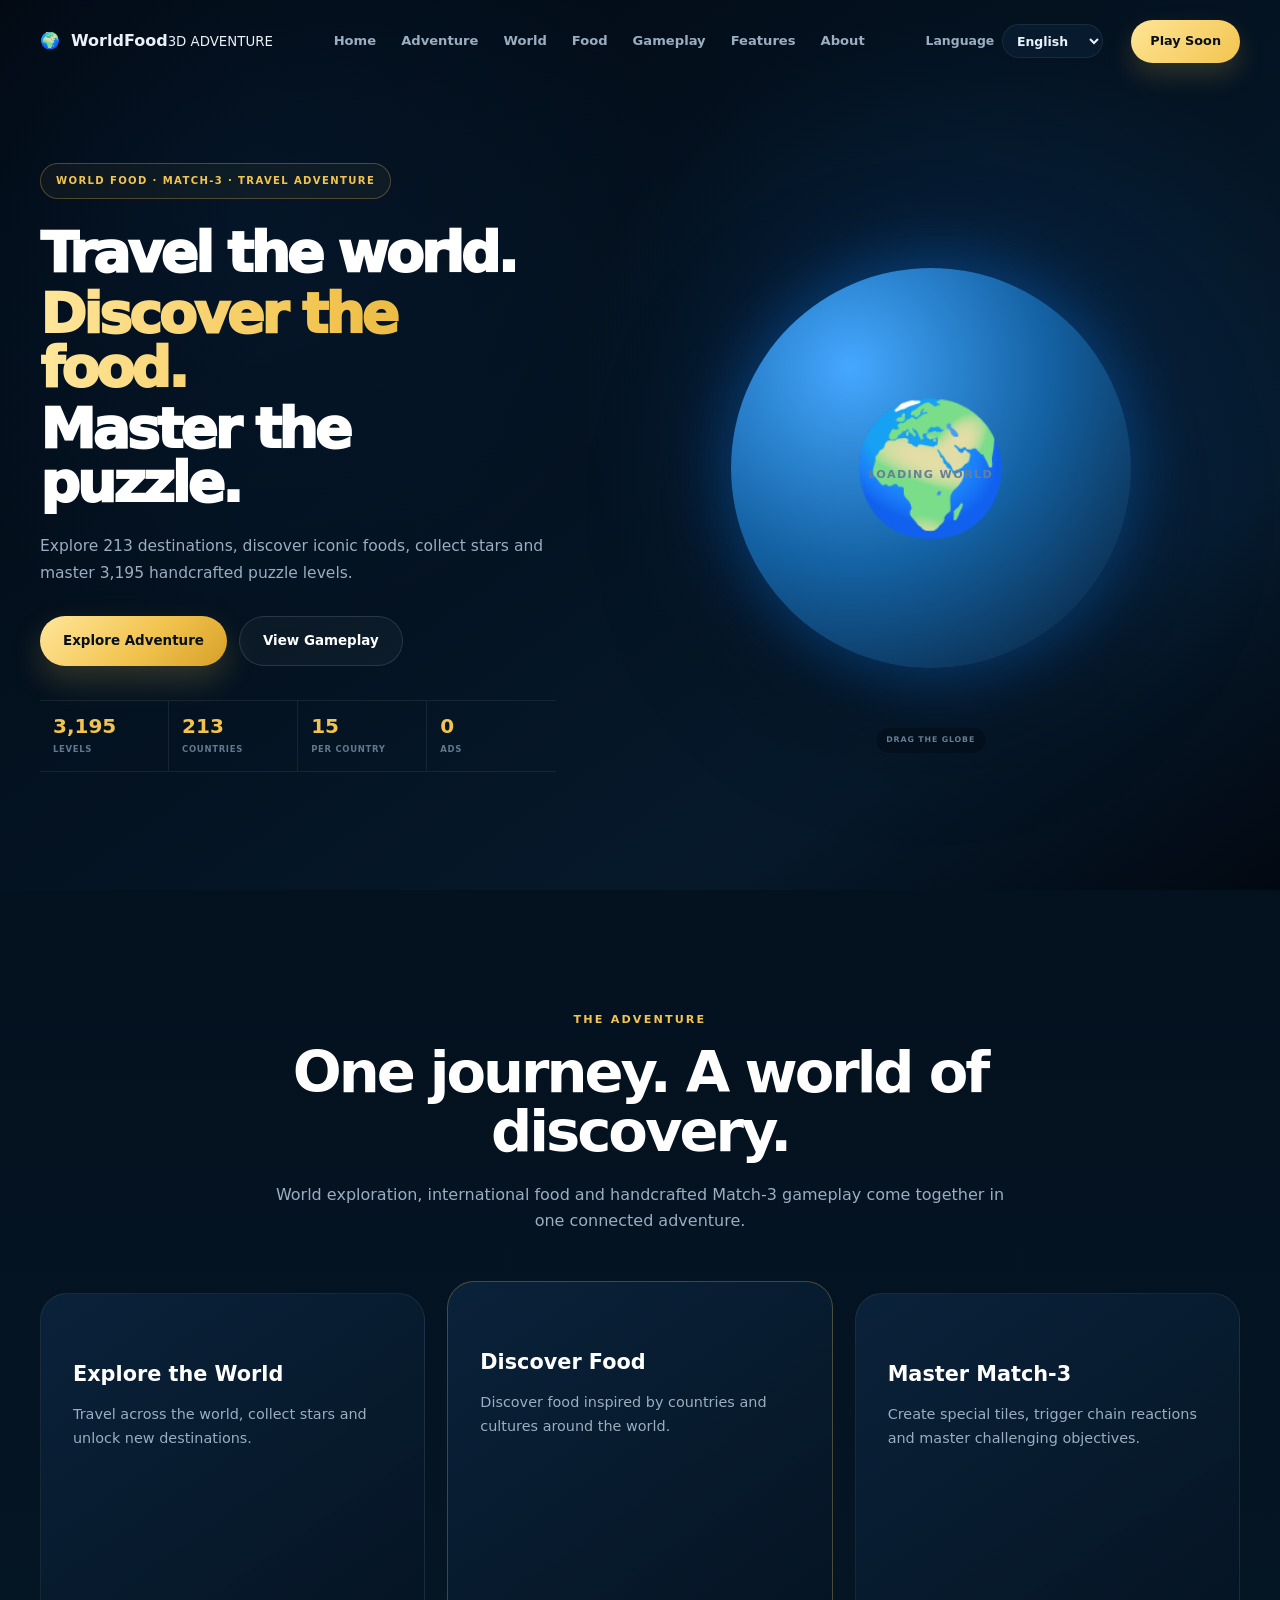
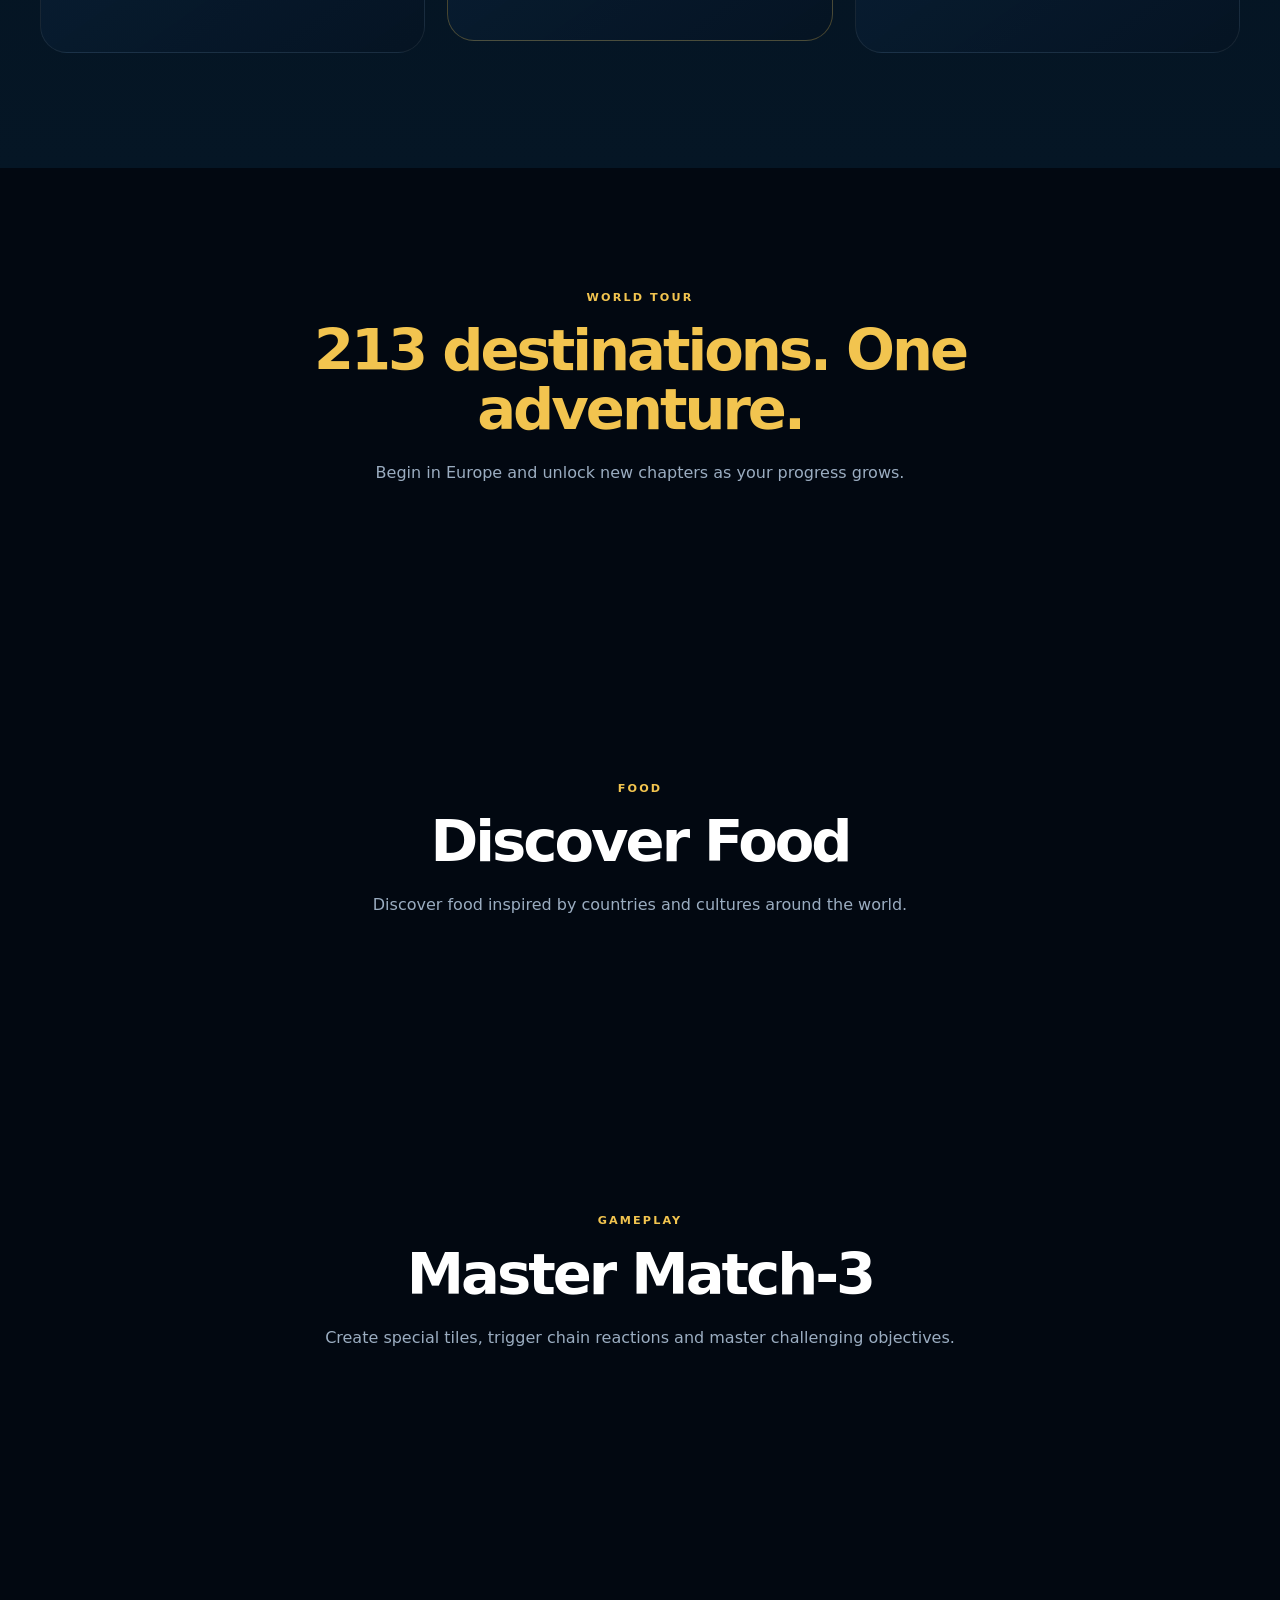
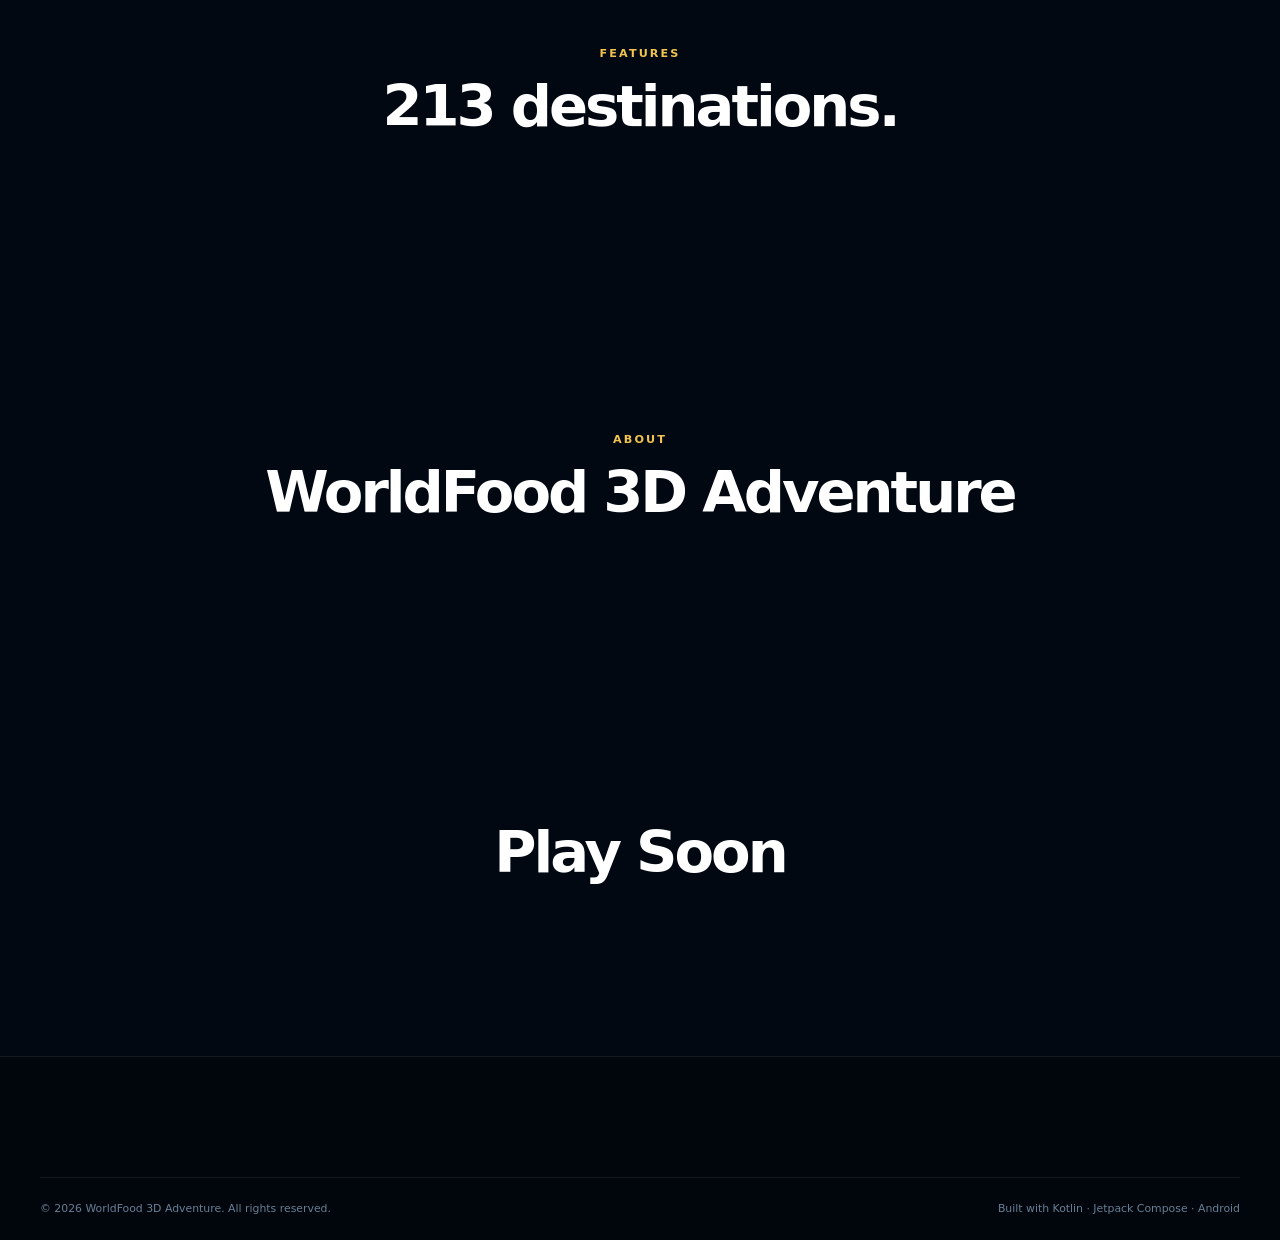
==== commit cbe710e7: "Complete multilingual catalogs and integrate responsive i18n website support." ====
--- a/docs/index.html
+++ b/docs/index.html
@@ -1,2225 +1,16 @@
 <!DOCTYPE html>
-<html lang="en">
-
+<html lang="en" dir="ltr">
 <head>
-    <meta charset="UTF-8">
-
-    <meta
-        name="viewport"
-        content="width=device-width, initial-scale=1.0"
-    >
-
-    <title>
-        WorldFood 3D Adventure | Travel · Food · Match-3
-    </title>
-
-    <meta
-        name="description"
-        content="WorldFood 3D Adventure is a premium Android Match-3 travel adventure. Explore 213 countries, discover iconic food and master 3,195 handcrafted puzzle levels."
-    >
-
-    <meta
-        name="theme-color"
-        content="#020811"
-    >
-
-    <meta
-        property="og:title"
-        content="WorldFood 3D Adventure"
-    >
-
-    <meta
-        property="og:description"
-        content="Travel the world. Discover the food. Master the puzzle."
-    >
-
-    <meta
-        property="og:type"
-        content="website"
-    >
-
-    <meta
-        property="og:url"
-        content="https://wadtaktok-dev.github.io/WorldFood3DAdventure/"
-    >
-
-    <link
-        rel="stylesheet"
-        href="styles.css"
-    >
+<meta charset="UTF-8"><meta name="viewport" content="width=device-width, initial-scale=1.0">
+<title data-i18n="meta.title">WorldFood 3D Adventure | Travel · Food · Match-3</title>
+<meta name="description" content="WorldFood 3D Adventure" data-i18n-attr="content:meta.description"><link rel="stylesheet" href="styles.css"><link rel="stylesheet" href="i18n.css">
 </head>
-
-
-<body>
-
-<!-- =========================================================
-     HEADER
-========================================================= -->
-
-<header
-    class="site-header"
-    data-header
->
-
-    <div class="container nav-shell">
-
-        <a
-            href="#home"
-            class="brand"
-            aria-label="WorldFood 3D Adventure home"
-        >
-
-            <span class="brand-globe">
-                🌍
-            </span>
-
-            <span class="brand-copy">
-
-                <strong>
-                    WorldFood
-                </strong>
-
-                <small>
-                    3D ADVENTURE
-                </small>
-
-            </span>
-
-        </a>
-
-
-        <nav
-            class="desktop-nav"
-            aria-label="Main navigation"
-        >
-
-            <a href="#home">
-                Home
-            </a>
-
-            <a href="#adventure">
-                Adventure
-            </a>
-
-            <a href="#countries">
-                World
-            </a>
-
-            <a href="#food">
-                Food
-            </a>
-
-            <a href="#gameplay">
-                Gameplay
-            </a>
-
-            <a href="#features">
-                Features
-            </a>
-
-            <a href="#about">
-                About
-            </a>
-
-        </nav>
-
-
-        <a
-            href="#release"
-            class="header-cta"
-        >
-            Play Soon
-        </a>
-
-
-        <button
-            class="menu-button"
-            type="button"
-            aria-label="Open navigation menu"
-            aria-expanded="false"
-            data-menu-button
-        >
-            <span></span>
-            <span></span>
-            <span></span>
-        </button>
-
-    </div>
-
-
-    <nav
-        class="mobile-menu"
-        data-mobile-menu
-        aria-label="Mobile navigation"
-    >
-
-        <a href="#home">
-            Home
-        </a>
-
-        <a href="#adventure">
-            Adventure
-        </a>
-
-        <a href="#countries">
-            World
-        </a>
-
-        <a href="#food">
-            Food
-        </a>
-
-        <a href="#gameplay">
-            Gameplay
-        </a>
-
-        <a href="#features">
-            Features
-        </a>
-
-        <a href="#about">
-            About
-        </a>
-
-        <a href="#release">
-            Play Soon
-        </a>
-
-    </nav>
-
-</header>
-
-
+<body data-page="index">
+<header class="site-header" data-header><div class="container nav-shell"><a href="#home" class="brand" data-i18n-attr="aria-label:nav.home">🌍 <span><strong>WorldFood</strong><small>3D ADVENTURE</small></span></a><nav class="desktop-nav" aria-label="Main navigation" data-i18n-attr="aria-label:nav.label"><a href="#home" data-i18n="nav.home">Home</a><a href="#adventure" data-i18n="nav.adventure">Adventure</a><a href="#countries" data-i18n="nav.world">World</a><a href="#food" data-i18n="nav.food">Food</a><a href="#gameplay" data-i18n="nav.gameplay">Gameplay</a><a href="#features" data-i18n="nav.features">Features</a><a href="#about" data-i18n="nav.about">About</a></nav><label class="language-control"><span data-i18n="selector.language">Language</span><select data-language-selector aria-label="Language"></select></label><a href="#release" class="header-cta" data-i18n="nav.release">Play Soon</a><button class="menu-button" type="button" aria-expanded="false" data-menu-button><span></span><span></span><span></span></button></div><nav class="mobile-menu" data-mobile-menu aria-label="Mobile navigation"><a href="#home" data-i18n="nav.home">Home</a><a href="#adventure" data-i18n="nav.adventure">Adventure</a><a href="#countries" data-i18n="nav.world">World</a><a href="#food" data-i18n="nav.food">Food</a><a href="#gameplay" data-i18n="nav.gameplay">Gameplay</a><a href="#features" data-i18n="nav.features">Features</a><a href="#about" data-i18n="nav.about">About</a><a href="#release" data-i18n="nav.release">Play Soon</a></nav></header>
 <main>
-
-<!-- =========================================================
-     PREMIUM 3D HOME
-========================================================= -->
-
-<section
-    class="hero hero-3d"
-    id="home"
->
-
-    <div class="hero-space-background">
-
-        <div
-            class="hero-space-glow
-                   hero-space-glow-left"
-        ></div>
-
-        <div
-            class="hero-space-glow
-                   hero-space-glow-right"
-        ></div>
-
-        <div class="hero-star-field"></div>
-
-    </div>
-
-
-    <div class="container hero-3d-layout">
-
-        <!-- LEFT -->
-
-        <div
-            class="hero-content"
-            data-reveal
-        >
-
-            <div class="hero-badge">
-
-                <span class="hero-badge-dot"></span>
-
-                WORLD FOOD · MATCH-3 · TRAVEL ADVENTURE
-
-            </div>
-
-
-            <h1 class="hero-main-title">
-
-                <span>
-                    Travel the world.
-                </span>
-
-                <span class="hero-title-gold">
-                    Discover the food.
-                </span>
-
-                <span>
-                    Master the puzzle.
-                </span>
-
-            </h1>
-
-
-            <p class="hero-main-description">
-
-                Explore 213 destinations in a premium
-                Match-3 travel adventure. Discover iconic
-                foods, collect stars, unlock new countries
-                and master 3,195 handcrafted puzzle levels.
-
-            </p>
-
-
-            <div class="hero-main-buttons">
-
-                <a
-                    href="#adventure"
-                    class="hero-main-button
-                           hero-main-button-gold"
-                >
-
-                    Explore Adventure
-
-                    <span>
-                        →
-                    </span>
-
-                </a>
-
-
-                <a
-                    href="#gameplay"
-                    class="hero-main-button
-                           hero-main-button-dark"
-                >
-                    View Gameplay
-                </a>
-
-            </div>
-
-
-            <div class="hero-platforms">
-
-                <span>
-                    Android
-                </span>
-
-                <span>
-                    Kotlin
-                </span>
-
-                <span>
-                    Jetpack Compose
-                </span>
-
-                <span>
-                    Firebase
-                </span>
-
-            </div>
-
-
-            <div class="hero-numbers">
-
-                <div>
-                    <strong>
-                        3,195
-                    </strong>
-
-                    <span>
-                        LEVELS
-                    </span>
-                </div>
-
-
-                <div>
-                    <strong>
-                        213
-                    </strong>
-
-                    <span>
-                        COUNTRIES
-                    </span>
-                </div>
-
-
-                <div>
-                    <strong>
-                        15
-                    </strong>
-
-                    <span>
-                        PER COUNTRY
-                    </span>
-                </div>
-
-
-                <div>
-                    <strong>
-                        0
-                    </strong>
-
-                    <span>
-                        ADS
-                    </span>
-                </div>
-
-            </div>
-
-        </div>
-
-
-        <!-- RIGHT / 3D WORLD -->
-
-        <div
-            class="hero-globe-area"
-            data-reveal
-        >
-
-            <div
-                class="globe-orbit
-                       orbit-ring-1"
-            ></div>
-
-            <div
-                class="globe-orbit
-                       orbit-ring-2"
-            ></div>
-
-            <div
-                class="globe-orbit
-                       orbit-ring-3"
-            ></div>
-
-
-            <div class="globe-webgl-container">
-
-                <canvas
-                    id="world-globe-canvas"
-                    aria-label="Interactive rotating 3D Earth"
-                ></canvas>
-
-
-                <div
-                    class="globe-loading"
-                    id="globe-loading"
-                >
-
-                    <span
-                        class="globe-loading-spinner"
-                    ></span>
-
-                    <span>
-                        LOADING WORLD
-                    </span>
-
-                </div>
-
-            </div>
-
-
-            <!-- FOOD ORBIT -->
-
-            <div
-                class="globe-food
-                       globe-food-pizza"
-            >
-                🍕
-            </div>
-
-
-            <div
-                class="globe-food
-                       globe-food-sushi"
-            >
-                🍣
-            </div>
-
-
-            <div
-                class="globe-food
-                       globe-food-pretzel"
-            >
-                🥨
-            </div>
-
-
-            <!-- GAME HUD -->
-
-            <div class="hero-world-card">
-
-                <div class="hero-world-card-top">
-
-                    <div>
-
-                        <small>
-                            WORLD TOUR
-                        </small>
-
-                        <strong>
-                            GERMANY
-                        </strong>
-
-                    </div>
-
-
-                    <span>
-                        ★ 116
-                    </span>
-
-                </div>
-
-
-                <div
-                    class="hero-world-card-line"
-                ></div>
-
-
-                <div
-                    class="hero-world-card-stats"
-                >
-
-                    <div>
-
-                        <small>
-                            LEVEL
-                        </small>
-
-                        <strong>
-                            10
-                        </strong>
-
-                    </div>
-
-
-                    <div>
-
-                        <small>
-                            MOVES
-                        </small>
-
-                        <strong>
-                            28
-                        </strong>
-
-                    </div>
-
-                </div>
-
-
-                <div class="hero-mini-board">
-
-                    <span>🍎</span>
-                    <span>🥨</span>
-                    <span>🍓</span>
-                    <span>🍕</span>
-                    <span>🍇</span>
-
-                    <span>🍕</span>
-                    <span>🍇</span>
-                    <span>🥨</span>
-                    <span>🍎</span>
-                    <span>🍓</span>
-
-                    <span>🍓</span>
-                    <span>🍎</span>
-                    <span>💣</span>
-                    <span>🍇</span>
-                    <span>🥨</span>
-
-                    <span>🥨</span>
-                    <span>🍕</span>
-                    <span>🍇</span>
-                    <span>🌈</span>
-                    <span>🍎</span>
-
-                </div>
-
-            </div>
-
-
-            <div class="globe-drag-help">
-
-                <span>
-                    ↔
-                </span>
-
-                DRAG THE GLOBE
-
-            </div>
-
-        </div>
-
-    </div>
-
-
-    <div class="hero-3d-bottom"></div>
-
-</section>
-
-
-<!-- =========================================================
-     ADVENTURE
-========================================================= -->
-
-<section
-    class="section adventure-section"
-    id="adventure"
->
-
-    <div class="container">
-
-        <div
-            class="section-intro centered"
-            data-reveal
-        >
-
-            <span class="section-label">
-                THE ADVENTURE
-            </span>
-
-            <h2>
-
-                One journey.
-
-                <span>
-                    A world of discovery.
-                </span>
-
-            </h2>
-
-            <p>
-
-                World exploration, international food
-                and handcrafted Match-3 gameplay come
-                together in one connected adventure.
-
-            </p>
-
-        </div>
-
-
-        <div class="adventure-grid">
-
-            <article
-                class="adventure-card"
-                data-reveal
-            >
-
-                <span class="card-number">
-                    01
-                </span>
-
-                <div class="large-icon">
-                    🌍
-                </div>
-
-                <h3>
-                    Explore the World
-                </h3>
-
-                <p>
-
-                    Travel across the world,
-                    collect stars and unlock new
-                    destinations as your adventure grows.
-
-                </p>
-
-                <span class="card-link">
-                    World exploration →
-                </span>
-
-            </article>
-
-
-            <article
-                class="adventure-card featured"
-                data-reveal
-            >
-
-                <span class="card-number">
-                    02
-                </span>
-
-                <div class="large-icon">
-                    🍽️
-                </div>
-
-                <h3>
-                    Discover Food
-                </h3>
-
-                <p>
-
-                    Discover food inspired by
-                    countries and cultures from
-                    around the world.
-
-                </p>
-
-                <span class="card-link">
-                    Discover dishes →
-                </span>
-
-            </article>
-
-
-            <article
-                class="adventure-card"
-                data-reveal
-            >
-
-                <span class="card-number">
-                    03
-                </span>
-
-                <div class="large-icon">
-                    🧩
-                </div>
-
-                <h3>
-                    Master Match-3
-                </h3>
-
-                <p>
-
-                    Create special tiles,
-                    trigger chain reactions
-                    and master increasingly
-                    challenging objectives.
-
-                </p>
-
-                <span class="card-link">
-                    Master puzzles →
-                </span>
-
-            </article>
-
-        </div>
-
-    </div>
-
-</section>
-
-
-<!-- =========================================================
-     COUNTRIES
-========================================================= -->
-
-<section
-    class="section countries-section"
-    id="countries"
->
-
-    <div class="container">
-
-        <div
-            class="section-intro split-heading"
-            data-reveal
-        >
-
-            <div>
-
-                <span class="section-label">
-                    WORLD TOUR
-                </span>
-
-                <h2>
-
-                    213 destinations.
-
-                    <span>
-                        One adventure.
-                    </span>
-
-                </h2>
-
-            </div>
-
-
-            <p>
-
-                Begin in Europe and continue
-                across the world while unlocking
-                new chapters through progression.
-
-            </p>
-
-        </div>
-
-
-        <div class="country-grid">
-
-            <article
-                class="country-card"
-                data-reveal
-            >
-
-                <div class="country-top">
-
-                    <span class="flag">
-                        🇩🇪
-                    </span>
-
-                    <span class="chapter">
-                        CHAPTER 01
-                    </span>
-
-                </div>
-
-                <h3>
-                    Germany
-                </h3>
-
-                <p>
-
-                    Begin the journey with
-                    Germany's first fifteen
-                    handcrafted challenges.
-
-                </p>
-
-                <div class="country-bottom">
-
-                    <span>
-                        15 Levels
-                    </span>
-
-                    <strong>
-                        🥨 Pretzel
-                    </strong>
-
-                </div>
-
-            </article>
-
-
-            <article
-                class="country-card"
-                data-reveal
-            >
-
-                <div class="country-top">
-
-                    <span class="flag">
-                        🇮🇹
-                    </span>
-
-                    <span class="chapter">
-                        CHAPTER 02
-                    </span>
-
-                </div>
-
-                <h3>
-                    Italy
-                </h3>
-
-                <p>
-
-                    Continue through Italy
-                    with colorful food themes
-                    and new objectives.
-
-                </p>
-
-                <div class="country-bottom">
-
-                    <span>
-                        15 Levels
-                    </span>
-
-                    <strong>
-                        🍕 Pizza
-                    </strong>
-
-                </div>
-
-            </article>
-
-
-            <article
-                class="country-card"
-                data-reveal
-            >
-
-                <div class="country-top">
-
-                    <span class="flag">
-                        🇫🇷
-                    </span>
-
-                    <span class="chapter">
-                        CHAPTER 03
-                    </span>
-
-                </div>
-
-                <h3>
-                    France
-                </h3>
-
-                <p>
-
-                    Explore a French chapter
-                    with distinctive cuisine
-                    and new Match-3 challenges.
-
-                </p>
-
-                <div class="country-bottom">
-
-                    <span>
-                        15 Levels
-                    </span>
-
-                    <strong>
-                        🥐 Croissant
-                    </strong>
-
-                </div>
-
-            </article>
-
-
-            <article
-                class="country-card"
-                data-reveal
-            >
-
-                <div class="country-top">
-
-                    <span class="flag">
-                        🇪🇸
-                    </span>
-
-                    <span class="chapter">
-                        CHAPTER 04
-                    </span>
-
-                </div>
-
-                <h3>
-                    Spain
-                </h3>
-
-                <p>
-
-                    Enter a vibrant Mediterranean
-                    chapter inspired by Spanish
-                    food and atmosphere.
-
-                </p>
-
-                <div class="country-bottom">
-
-                    <span>
-                        15 Levels
-                    </span>
-
-                    <strong>
-                        🥘 Paella
-                    </strong>
-
-                </div>
-
-            </article>
-
-
-            <article
-                class="country-card"
-                data-reveal
-            >
-
-                <div class="country-top">
-
-                    <span class="flag">
-                        🇯🇵
-                    </span>
-
-                    <span class="chapter">
-                        CHAPTER 05
-                    </span>
-
-                </div>
-
-                <h3>
-                    Japan
-                </h3>
-
-                <p>
-
-                    Discover a refined Japanese
-                    chapter with recognizable
-                    cuisine and new challenges.
-
-                </p>
-
-                <div class="country-bottom">
-
-                    <span>
-                        15 Levels
-                    </span>
-
-                    <strong>
-                        🍣 Sushi
-                    </strong>
-
-                </div>
-
-            </article>
-
-
-            <article
-                class="country-card"
-                data-reveal
-            >
-
-                <div class="country-top">
-
-                    <span class="flag">
-                        🇲🇽
-                    </span>
-
-                    <span class="chapter">
-                        CHAPTER 06
-                    </span>
-
-                </div>
-
-                <h3>
-                    Mexico
-                </h3>
-
-                <p>
-
-                    Experience a colorful
-                    destination filled with
-                    energy and food-inspired puzzles.
-
-                </p>
-
-                <div class="country-bottom">
-
-                    <span>
-                        15 Levels
-                    </span>
-
-                    <strong>
-                        🌮 Tacos
-                    </strong>
-
-                </div>
-
-            </article>
-
-
-            <article
-                class="country-card country-card-wide"
-                data-reveal
-            >
-
-                <div class="country-top">
-
-                    <span class="flag">
-                        🇸🇩
-                    </span>
-
-                    <span class="chapter">
-                        CHAPTER 07 · FINALE
-                    </span>
-
-                </div>
-
-                <h3>
-                    Sudan
-                </h3>
-
-                <p>
-
-                    Complete Chapter 1 of the
-                    WorldFood journey with the
-                    final fifteen challenges.
-
-                </p>
-
-                <div class="country-bottom">
-
-                    <span>
-                        15 Levels
-                    </span>
-
-                    <strong>
-                        🥣 Ful Medames
-                    </strong>
-
-                </div>
-
-            </article>
-
-        </div>
-
-    </div>
-
-</section>
-
-
-<!-- =========================================================
-     FOOD
-========================================================= -->
-
-<section
-    class="section food-section"
-    id="food"
->
-
-    <div class="container">
-
-        <div
-            class="section-intro centered"
-            data-reveal
-        >
-
-            <span class="section-label">
-                SIGNATURE FOODS
-            </span>
-
-            <h2>
-
-                Discover food
-
-                <span>
-                    around the world.
-                </span>
-
-            </h2>
-
-            <p>
-
-                Every destination brings
-                its own culinary identity
-                into the WorldFood adventure.
-
-            </p>
-
-        </div>
-
-
-        <div class="food-grid">
-
-            <article
-                class="food-card"
-                data-reveal
-            >
-
-                <div class="food-visual">
-                    🥨
-                </div>
-
-                <span class="food-country">
-                    🇩🇪 GERMANY
-                </span>
-
-                <h3>
-                    Pretzel
-                </h3>
-
-                <p>
-
-                    A recognizable baked
-                    classic from German
-                    food culture.
-
-                </p>
-
-            </article>
-
-
-            <article
-                class="food-card"
-                data-reveal
-            >
-
-                <div class="food-visual">
-                    🍕
-                </div>
-
-                <span class="food-country">
-                    🇮🇹 ITALY
-                </span>
-
-                <h3>
-                    Pizza
-                </h3>
-
-                <p>
-
-                    One of Italy's
-                    most famous and
-                    colorful dishes.
-
-                </p>
-
-            </article>
-
-
-            <article
-                class="food-card"
-                data-reveal
-            >
-
-                <div class="food-visual">
-                    🥐
-                </div>
-
-                <span class="food-country">
-                    🇫🇷 FRANCE
-                </span>
-
-                <h3>
-                    Croissant
-                </h3>
-
-                <p>
-
-                    An iconic French
-                    favorite with an
-                    unmistakable shape.
-
-                </p>
-
-            </article>
-
-
-            <article
-                class="food-card"
-                data-reveal
-            >
-
-                <div class="food-visual">
-                    🥘
-                </div>
-
-                <span class="food-country">
-                    🇪🇸 SPAIN
-                </span>
-
-                <h3>
-                    Paella
-                </h3>
-
-                <p>
-
-                    A colorful Spanish
-                    dish inspired by
-                    Mediterranean cuisine.
-
-                </p>
-
-            </article>
-
-
-            <article
-                class="food-card"
-                data-reveal
-            >
-
-                <div class="food-visual">
-                    🍣
-                </div>
-
-                <span class="food-country">
-                    🇯🇵 JAPAN
-                </span>
-
-                <h3>
-                    Sushi
-                </h3>
-
-                <p>
-
-                    Clean shapes and vivid
-                    colors inspired by
-                    Japanese cuisine.
-
-                </p>
-
-            </article>
-
-
-            <article
-                class="food-card"
-                data-reveal
-            >
-
-                <div class="food-visual">
-                    🌮
-                </div>
-
-                <span class="food-country">
-                    🇲🇽 MEXICO
-                </span>
-
-                <h3>
-                    Tacos
-                </h3>
-
-                <p>
-
-                    A colorful favorite
-                    bringing energy to
-                    the world tour.
-
-                </p>
-
-            </article>
-
-
-            <article
-                class="food-card food-card-featured"
-                data-reveal
-            >
-
-                <div class="food-visual">
-                    🥣
-                </div>
-
-                <span class="food-country">
-                    🇸🇩 SUDAN
-                </span>
-
-                <h3>
-                    Ful Medames
-                </h3>
-
-                <p>
-
-                    A traditional dish
-                    completing the culinary
-                    journey of Chapter 1.
-
-                </p>
-
-            </article>
-
-        </div>
-
-    </div>
-
-</section>
-
-
-<!-- =========================================================
-     GAMEPLAY
-========================================================= -->
-
-<section
-    class="section gameplay-section"
-    id="gameplay"
->
-
-    <div class="container gameplay-layout">
-
-        <div
-            class="gameplay-copy"
-            data-reveal
-        >
-
-            <span class="section-label">
-                MATCH-3 GAMEPLAY
-            </span>
-
-            <h2>
-
-                Every move can
-
-                <span>
-                    change the board.
-                </span>
-
-            </h2>
-
-            <p>
-
-                Complete objectives within
-                limited moves, combine food
-                tiles and create powerful
-                special pieces.
-
-            </p>
-
-
-            <div class="mechanic-list">
-
-                <article>
-
-                    <span class="mechanic-icon">
-                        3
-                    </span>
-
-                    <div>
-
-                        <h3>
-                            Match Three
-                        </h3>
-
-                        <p>
-                            Connect matching tiles
-                            to clear the board.
-                        </p>
-
-                    </div>
-
-                </article>
-
-
-                <article>
-
-                    <span class="mechanic-icon">
-                        4
-                    </span>
-
-                    <div>
-
-                        <h3>
-                            Line Clears
-                        </h3>
-
-                        <p>
-                            Four-tile matches create
-                            row or column clears.
-                        </p>
-
-                    </div>
-
-                </article>
-
-
-                <article>
-
-                    <span class="mechanic-icon">
-                        💣
-                    </span>
-
-                    <div>
-
-                        <h3>
-                            Bombs
-                        </h3>
-
-                        <p>
-                            T and L matches create
-                            explosive special tiles.
-                        </p>
-
-                    </div>
-
-                </article>
-
-
-                <article>
-
-                    <span class="mechanic-icon">
-                        🌈
-                    </span>
-
-                    <div>
-
-                        <h3>
-                            Color Bomb
-                        </h3>
-
-                        <p>
-                            Five-tile matches create
-                            powerful color bombs.
-                        </p>
-
-                    </div>
-
-                </article>
-
-            </div>
-
-        </div>
-
-
-        <div
-            class="match-device"
-            data-reveal
-        >
-
-            <div class="match-topbar">
-
-                <div>
-
-                    <small>
-                        GERMANY
-                    </small>
-
-                    <strong>
-                        LEVEL 10
-                    </strong>
-
-                </div>
-
-                <div class="match-stars">
-                    ★ ★ ★
-                </div>
-
-            </div>
-
-
-            <div class="objective-row">
-
-                <div>
-
-                    <small>
-                        GOAL
-                    </small>
-
-                    <strong>
-                        🍎 12 / 25
-                    </strong>
-
-                </div>
-
-                <div>
-
-                    <small>
-                        MOVES
-                    </small>
-
-                    <strong>
-                        18
-                    </strong>
-
-                </div>
-
-            </div>
-
-
-            <div class="match-board">
-
-                <span>🍎</span>
-                <span>🍇</span>
-                <span>🥨</span>
-                <span>🍓</span>
-                <span>🍕</span>
-                <span>🍎</span>
-
-                <span>🍕</span>
-                <span>🥨</span>
-                <span>🍇</span>
-                <span>🍎</span>
-                <span>🍓</span>
-                <span>🍕</span>
-
-                <span>🍓</span>
-                <span>🍎</span>
-                <span>💣</span>
-                <span>🍇</span>
-                <span>🥨</span>
-                <span>🍓</span>
-
-                <span>🥨</span>
-                <span>🍕</span>
-                <span>🍓</span>
-                <span>🌈</span>
-                <span>🍎</span>
-                <span>🍇</span>
-
-                <span>🍇</span>
-                <span>🍓</span>
-                <span>🍎</span>
-                <span>🥨</span>
-                <span>🍕</span>
-                <span>🍇</span>
-
-                <span>🍎</span>
-                <span>🥨</span>
-                <span>🍕</span>
-                <span>🍇</span>
-                <span>🍓</span>
-                <span>🍎</span>
-
-            </div>
-
-
-            <div class="booster-row">
-
-                <div>
-                    <span>🔨</span>
-                    <small>Hammer</small>
-                </div>
-
-                <div>
-                    <span>🔀</span>
-                    <small>Shuffle</small>
-                </div>
-
-                <div>
-                    <span>➕</span>
-                    <small>Moves</small>
-                </div>
-
-            </div>
-
-        </div>
-
-    </div>
-
-</section>
-
-
-<!-- =========================================================
-     FEATURES
-========================================================= -->
-
-<section
-    class="section features-section"
-    id="features"
->
-
-    <div class="container">
-
-        <div
-            class="section-intro centered"
-            data-reveal
-        >
-
-            <span class="section-label">
-                GAME FEATURES
-            </span>
-
-            <h2>
-
-                Built for a
-
-                <span>
-                    premium adventure.
-                </span>
-
-            </h2>
-
-        </div>
-
-
-        <div class="feature-grid">
-
-            <article
-                class="feature-card"
-                data-reveal
-            >
-                <div>🌐</div>
-                <h3>3D World Globe</h3>
-                <p>
-                    Explore destinations through
-                    a world-focused adventure.
-                </p>
-            </article>
-
-
-            <article
-                class="feature-card"
-                data-reveal
-            >
-                <div>🧩</div>
-                <h3>3,195 Levels</h3>
-                <p>
-                    213 countries with fifteen
-                    handcrafted challenges each.
-                </p>
-            </article>
-
-
-            <article
-                class="feature-card"
-                data-reveal
-            >
-                <div>💥</div>
-                <h3>Special Tiles</h3>
-                <p>
-                    Line clears, bombs
-                    and powerful color bombs.
-                </p>
-            </article>
-
-
-            <article
-                class="feature-card"
-                data-reveal
-            >
-                <div>⭐</div>
-                <h3>Star Progression</h3>
-                <p>
-                    Earn stars and unlock
-                    new destinations.
-                </p>
-            </article>
-
-
-            <article
-                class="feature-card"
-                data-reveal
-            >
-                <div>🎁</div>
-                <h3>Rewards</h3>
-                <p>
-                    Track milestones,
-                    progress and rewards.
-                </p>
-            </article>
-
-
-            <article
-                class="feature-card"
-                data-reveal
-            >
-                <div>🛂</div>
-                <h3>Passport</h3>
-                <p>
-                    Record completed destinations
-                    throughout the world tour.
-                </p>
-            </article>
-
-
-            <article
-                class="feature-card"
-                data-reveal
-            >
-                <div>🎵</div>
-                <h3>Music & Sound</h3>
-                <p>
-                    Audio and haptics bring
-                    the adventure to life.
-                </p>
-            </article>
-
-
-            <article
-                class="feature-card"
-                data-reveal
-            >
-                <div>🚫</div>
-                <h3>No Ads</h3>
-                <p>
-                    Adventure without
-                    advertising interruptions.
-                </p>
-            </article>
-
-        </div>
-
-    </div>
-
-</section>
-
-
-<!-- =========================================================
-     TECHNOLOGY
-========================================================= -->
-
-<section class="section technology-section">
-
-    <div class="container">
-
-        <div
-            class="technology-panel"
-            data-reveal
-        >
-
-            <div class="technology-copy">
-
-                <span class="section-label">
-                    BUILT FOR ANDROID
-                </span>
-
-                <h2>
-
-                    Modern technology.
-
-                    <span>
-                        Native experience.
-                    </span>
-
-                </h2>
-
-                <p>
-
-                    WorldFood 3D Adventure
-                    is built as a native
-                    Android application.
-
-                </p>
-
-            </div>
-
-
-            <div class="tech-grid">
-
-                <article>
-
-                    <span>
-                        K
-                    </span>
-
-                    <div>
-                        <strong>Kotlin</strong>
-                        <small>Language</small>
-                    </div>
-
-                </article>
-
-
-                <article>
-
-                    <span>
-                        ◈
-                    </span>
-
-                    <div>
-                        <strong>Jetpack Compose</strong>
-                        <small>User Interface</small>
-                    </div>
-
-                </article>
-
-
-                <article>
-
-                    <span>
-                        🔥
-                    </span>
-
-                    <div>
-                        <strong>Firebase</strong>
-                        <small>Cloud Services</small>
-                    </div>
-
-                </article>
-
-
-                <article>
-
-                    <span>
-                        ⚡
-                    </span>
-
-                    <div>
-                        <strong>Coroutines</strong>
-                        <small>Async Runtime</small>
-                    </div>
-
-                </article>
-
-            </div>
-
-        </div>
-
-    </div>
-
-</section>
-
-
-<!-- =========================================================
-     ABOUT
-========================================================= -->
-
-<section
-    class="section about-section"
-    id="about"
->
-
-    <div class="container about-layout">
-
-        <div
-            class="about-copy"
-            data-reveal
-        >
-
-            <span class="section-label">
-                ABOUT THE GAME
-            </span>
-
-            <h2>
-
-                More than
-
-                <span>
-                    a puzzle game.
-                </span>
-
-            </h2>
-
-            <p>
-
-                WorldFood 3D Adventure
-                combines world exploration,
-                international food,
-                progression and Match-3 gameplay.
-
-            </p>
-
-            <p>
-
-                Every country becomes
-                another chapter in a
-                larger global adventure.
-
-            </p>
-
-
-            <a
-                href="https://github.com/wadtaktok-dev/WorldFood3DAdventure"
-                target="_blank"
-                rel="noopener noreferrer"
-                class="text-link"
-            >
-                Explore the GitHub repository →
-            </a>
-
-        </div>
-
-
-        <div
-            class="project-window"
-            data-reveal
-        >
-
-            <div class="project-window-head">
-
-                <span>
-                    WORLD FOOD
-                </span>
-
-                <span class="live-status">
-
-                    <i></i>
-
-                    ACTIVE PROJECT
-
-                </span>
-
-            </div>
-
-
-            <div class="project-logo">
-                🌍
-            </div>
-
-
-            <h3>
-
-                WorldFood
-
-                <span>
-                    3D Adventure
-                </span>
-
-            </h3>
-
-
-            <p>
-                Premium Match-3 Travel Adventure
-            </p>
-
-
-            <div class="project-details">
-
-                <div>
-                    <small>PLATFORM</small>
-                    <strong>Android</strong>
-                </div>
-
-                <div>
-                    <small>LANGUAGE</small>
-                    <strong>Kotlin</strong>
-                </div>
-
-                <div>
-                    <small>UI</small>
-                    <strong>Compose</strong>
-                </div>
-
-                <div>
-                    <small>WORLD</small>
-                    <strong>3D</strong>
-                </div>
-
-            </div>
-
-        </div>
-
-    </div>
-
-</section>
-
-
-<!-- =========================================================
-     RELEASE
-========================================================= -->
-
-<section
-    class="section release-section"
-    id="release"
->
-
-    <div class="container">
-
-        <div
-            class="release-card"
-            data-reveal
-        >
-
-            <span class="section-label">
-                CHAPTER 1
-            </span>
-
-            <h2>
-
-                Ready for the
-
-                <span>
-                    adventure?
-                </span>
-
-            </h2>
-
-            <p>
-
-                Travel the world.
-                Discover the food.
-                Master the puzzle.
-
-            </p>
-
-
-            <div class="release-meta">
-
-                <span>
-                    Android
-                </span>
-
-                <span>
-                    Version 1.0.0
-                </span>
-
-                <span>
-                    3,195 Levels
-                </span>
-
-            </div>
-
-
-            <a
-                href="https://github.com/wadtaktok-dev/WorldFood3DAdventure"
-                target="_blank"
-                rel="noopener noreferrer"
-                class="hero-main-button
-                       hero-main-button-gold"
-            >
-
-                View Project on GitHub
-
-                <span>
-                    →
-                </span>
-
-            </a>
-
-        </div>
-
-    </div>
-
-</section>
-
-</main>
-
-
-<!-- =========================================================
-     FOOTER
-========================================================= -->
-
-<footer class="site-footer">
-
-    <div class="container footer-main">
-
-        <div class="footer-brand">
-
-            <a
-                href="#home"
-                class="brand"
-            >
-
-                <span class="brand-globe">
-                    🌍
-                </span>
-
-                <span class="brand-copy">
-
-                    <strong>
-                        WorldFood
-                    </strong>
-
-                    <small>
-                        3D ADVENTURE
-                    </small>
-
-                </span>
-
-            </a>
-
-
-            <p>
-
-                Travel the World ·
-                Discover Food ·
-                Master the Puzzle
-
-            </p>
-
-        </div>
-
-
-        <div class="footer-navigation">
-
-            <div>
-
-                <strong>
-                    EXPLORE
-                </strong>
-
-                <a href="#adventure">
-                    Adventure
-                </a>
-
-                <a href="#countries">
-                    World
-                </a>
-
-                <a href="#food">
-                    Food
-                </a>
-
-                <a href="#gameplay">
-                    Gameplay
-                </a>
-
-            </div>
-
-
-            <div>
-
-                <strong>
-                    GAME
-                </strong>
-
-                <a href="#features">
-                    Features
-                </a>
-
-                <a href="#about">
-                    About
-                </a>
-
-                <a href="#release">
-                    Release
-                </a>
-
-            </div>
-
-
-            <div>
-
-                <strong>
-                    PROJECT
-                </strong>
-
-                <a
-                    href="https://github.com/wadtaktok-dev/WorldFood3DAdventure"
-                    target="_blank"
-                    rel="noopener noreferrer"
-                >
-                    GitHub
-                </a>
-
-                <a
-                    href="https://github.com/wadtaktok-dev/WorldFood3DAdventure/issues"
-                    target="_blank"
-                    rel="noopener noreferrer"
-                >
-                    Issues
-                </a>
-
-                <a
-                    href="https://github.com/wadtaktok-dev/WorldFood3DAdventure/blob/main/SECURITY.md"
-                    target="_blank"
-                    rel="noopener noreferrer"
-                >
-                    Security
-                </a>
-
-                <a
-                    href="privacy.html"
-                >
-                    Privacy Policy
-                </a>
-
-            </div>
-
-        </div>
-
-    </div>
-
-
-    <div class="container footer-bottom">
-
-        <p>
-
-            ©
-            <span data-current-year>
-                2026
-            </span>
-
-            WorldFood 3D Adventure.
-            All rights reserved.
-
-        </p>
-
-
-        <p>
-            Built with Kotlin · Jetpack Compose · Android
-        </p>
-
-    </div>
-
-</footer>
-
-
-<button
-    type="button"
-    class="back-to-top"
-    aria-label="Back to top"
-    data-back-top
->
-    ↑
-</button>
-
-
-<!-- =========================================================
-     THREE.JS MODULE
-========================================================= -->
-
-<script type="importmap">
-{
-    "imports": {
-        "three": "https://cdn.jsdelivr.net/npm/three@0.179.1/build/three.module.js"
-    }
-}
-</script>
-
-
-<script
-    type="module"
-    src="script.js"
-></script>
-
-</body>
-
-</html>
+<section class="hero hero-3d" id="home"><div class="container hero-3d-layout"><div class="hero-content"><div class="hero-badge" data-i18n="hero.badge">WORLD FOOD · MATCH-3 · TRAVEL ADVENTURE</div><h1 class="hero-main-title"><span data-i18n="hero.title.travel">Travel the world.</span><span class="hero-title-gold" data-i18n="hero.title.food">Discover the food.</span><span data-i18n="hero.title.puzzle">Master the puzzle.</span></h1><p class="hero-main-description" data-i18n="hero.description">Explore 213 destinations...</p><div class="hero-main-buttons"><a href="#adventure" class="hero-main-button hero-main-button-gold" data-i18n="hero.explore">Explore Adventure</a><a href="#gameplay" class="hero-main-button hero-main-button-dark" data-i18n="hero.gameplay">View Gameplay</a></div><div class="hero-numbers"><div><strong>3,195</strong><span data-i18n="hero.levels">LEVELS</span></div><div><strong>213</strong><span data-i18n="hero.countries">COUNTRIES</span></div><div><strong>15</strong><span data-i18n="hero.perCountry">PER COUNTRY</span></div><div><strong>0</strong><span data-i18n="hero.ads">ADS</span></div></div></div><div class="hero-globe-area"><div class="globe-webgl-container"><div class="globe-placeholder" aria-hidden="true">🌍</div><div class="globe-loading" data-i18n="hero.loading">LOADING WORLD</div></div><div class="globe-drag-help" data-i18n="hero.drag">↔ DRAG THE GLOBE</div></div></div></section>
+<section class="section adventure-section" id="adventure"><div class="container"><div class="section-intro centered"><span class="section-label" data-i18n="adventure.label">THE ADVENTURE</span><h2 data-i18n="adventure.heading">One journey. A world of discovery.</h2><p data-i18n="adventure.description">World exploration...</p></div><div class="adventure-grid"><article class="adventure-card"><h3 data-i18n="adventure.explore.title">Explore the World</h3><p data-i18n="adventure.explore.text">Travel across the world...</p></article><article class="adventure-card featured"><h3 data-i18n="adventure.food.title">Discover Food</h3><p data-i18n="adventure.food.text">Discover food...</p></article><article class="adventure-card"><h3 data-i18n="adventure.puzzle.title">Master Match-3</h3><p data-i18n="adventure.puzzle.text">Create special tiles...</p></article></div></div></section>
+<section class="section countries-section" id="countries"><div class="container"><div class="section-intro centered"><span class="section-label" data-i18n="worldtour.label">WORLD TOUR</span><h2><span data-i18n="worldtour.heading">213 destinations.</span> <span data-i18n="worldtour.headingStrong">One adventure.</span></h2><p data-i18n="worldtour.copy">Begin in Europe...</p></div></div></section>
+<section class="section" id="food"><div class="container section-intro centered"><span class="section-label" data-i18n="nav.food">Food</span><h2 data-i18n="adventure.food.title">Discover Food</h2><p data-i18n="adventure.food.text">Discover food...</p></div></section><section class="section" id="gameplay"><div class="container section-intro centered"><span class="section-label" data-i18n="nav.gameplay">Gameplay</span><h2 data-i18n="adventure.puzzle.title">Master Match-3</h2><p data-i18n="adventure.puzzle.text">Create special tiles...</p></div></section><section class="section" id="features"><div class="container section-intro centered"><span class="section-label" data-i18n="nav.features">Features</span><h2 data-i18n="worldtour.heading">213 destinations.</h2></div></section><section class="section" id="about"><div class="container section-intro centered"><span class="section-label" data-i18n="nav.about">About</span><h2>WorldFood 3D Adventure</h2></div></section><section class="section" id="release"><div class="container section-intro centered"><h2 data-i18n="nav.release">Play Soon</h2></div></section>
+</main><footer class="site-footer"><div class="container footer-bottom"><p>© <span data-current-year></span> WorldFood 3D Adventure. <span data-i18n="footer.copyright">All rights reserved.</span></p><p data-i18n="footer.built">Built with Kotlin · Jetpack Compose · Android</p></div></footer>
+<script type="module" src="script.js"></script></body></html>
--- a/docs/i18n.css
+++ b/docs/i18n.css
@@ -0,0 +1,4 @@
+[data-i18n]{transition:opacity .12s ease}.language-control{display:inline-flex;align-items:center;gap:.45rem;margin-inline:auto 0;color:var(--text-soft);font-size:.78rem;font-weight:700}.language-control select{max-width:10rem;padding:.45rem .65rem;border:1px solid var(--border);border-radius:999px;background:var(--bg-card);color:var(--text);font:inherit;cursor:pointer}.hero-content{max-width:42rem}.globe-placeholder{display:grid;place-items:center;width:min(70vw,25rem);height:min(70vw,25rem);margin:auto;border-radius:50%;font-size:min(20vw,8rem);background:radial-gradient(circle at 30% 25%,#45a8ff,#1462a4 48%,#07182b);box-shadow:0 0 70px #168cff55}.globe-webgl-container{display:grid;place-items:center;min-height:24rem}.globe-loading{margin-top:1rem;color:var(--text-muted);font-size:.7rem;letter-spacing:.12em}.static-content{padding-top:calc(var(--header-height) + 2rem)}.site-header-static{position:relative;background:rgba(2,8,17,.95)}
+html[dir="rtl"] body{text-align:right}html[dir="rtl"] .desktop-nav,html[dir="rtl"] .nav-shell{direction:rtl}html[dir="rtl"] .hero-main-buttons{flex-direction:row-reverse}html[dir="rtl"] .language-control{margin-inline:0 auto}html[dir="rtl"] .prose ul{padding-inline-start:0;padding-inline-end:1.5rem}
+@media(max-width:900px){.language-control{order:2;margin-inline-start:auto}.language-control span{display:none}.language-control select{max-width:8.5rem}.desktop-nav,.header-cta{display:none!important}.menu-button{display:flex!important}.nav-shell{gap:10px}.hero-3d-layout{grid-template-columns:1fr!important}.hero-globe-area{min-height:25rem}.hero-main-buttons{flex-wrap:wrap}.hero-main-button{min-width:12rem}.footer-bottom{flex-direction:column;gap:1rem;text-align:center}}
+@media(max-width:620px){.container{width:calc(100% - 28px)}.language-control select{max-width:7rem;font-size:.72rem}.hero-main-title{font-size:clamp(2.4rem,11vw,3.5rem)}.hero-globe-area{min-height:20rem}.globe-placeholder{width:15rem;height:15rem}.hero-numbers{grid-template-columns:repeat(2,1fr)!important}.section{padding:80px 0}}
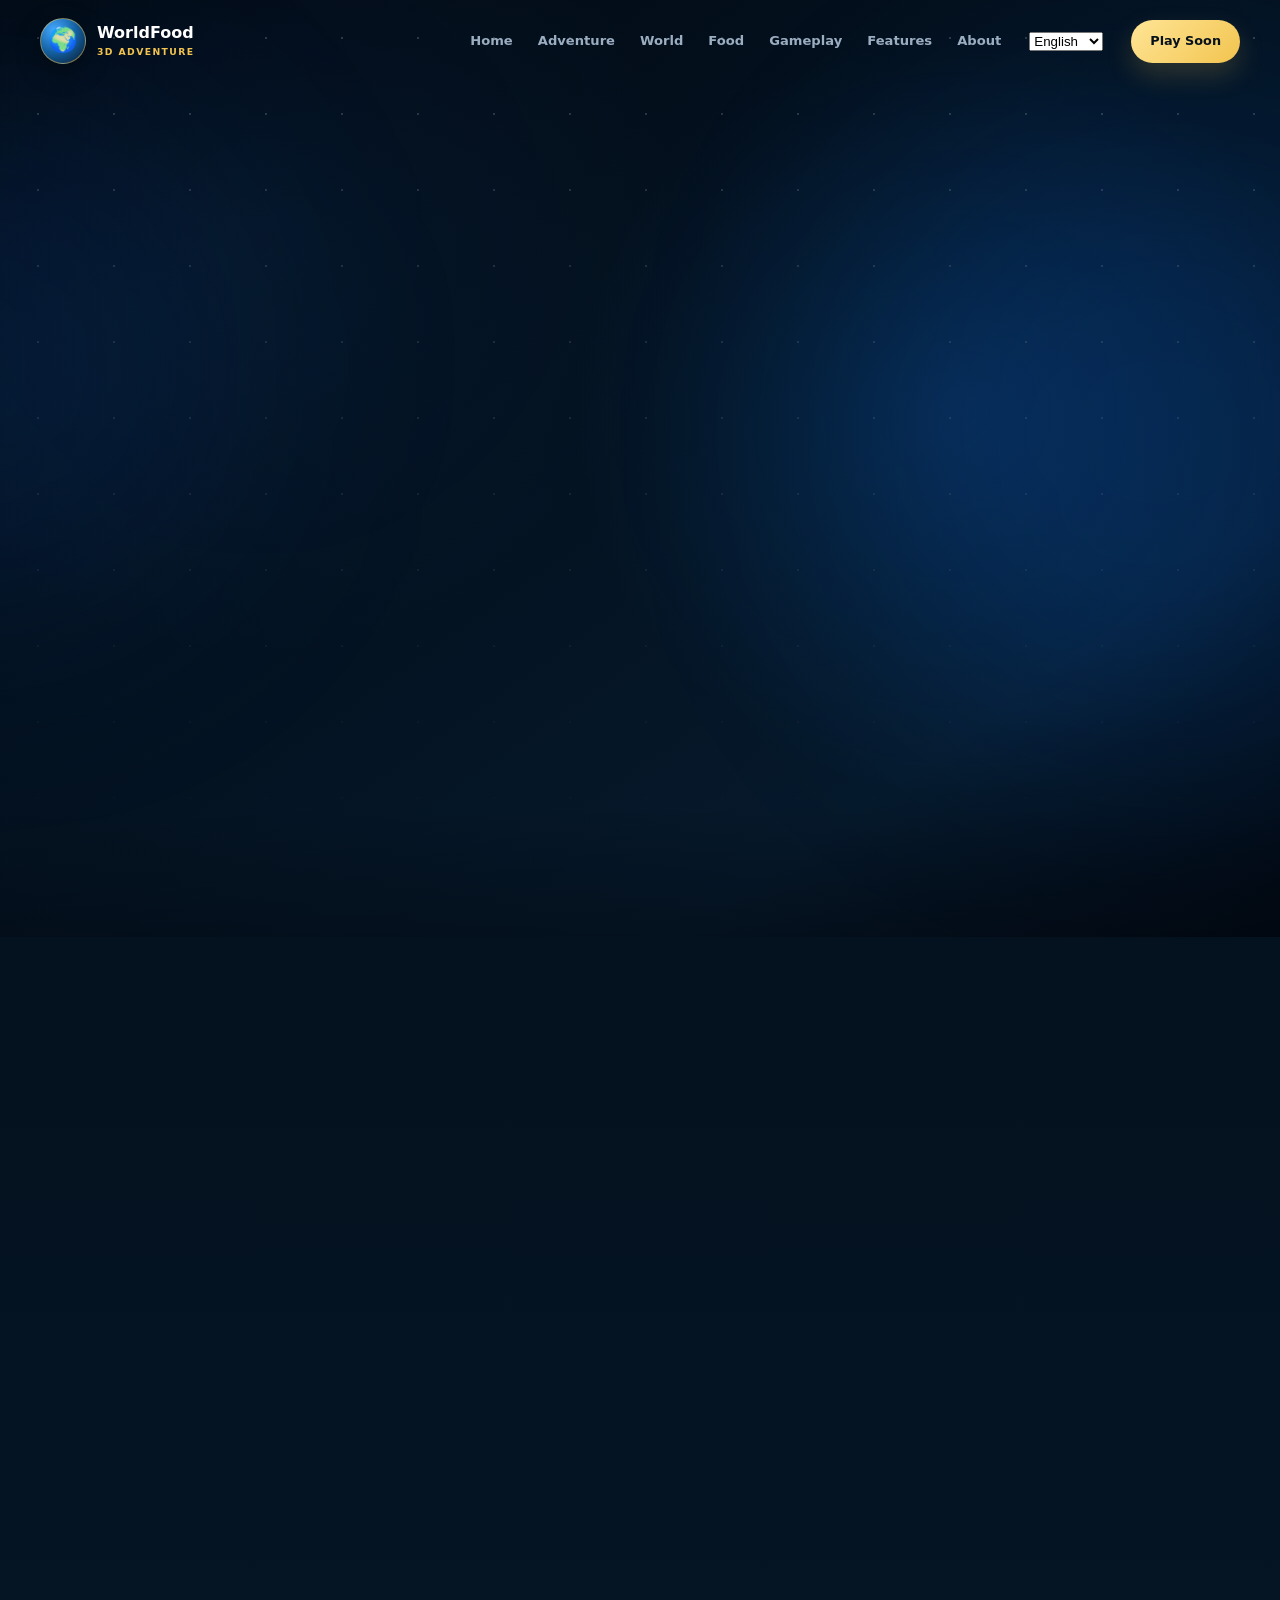
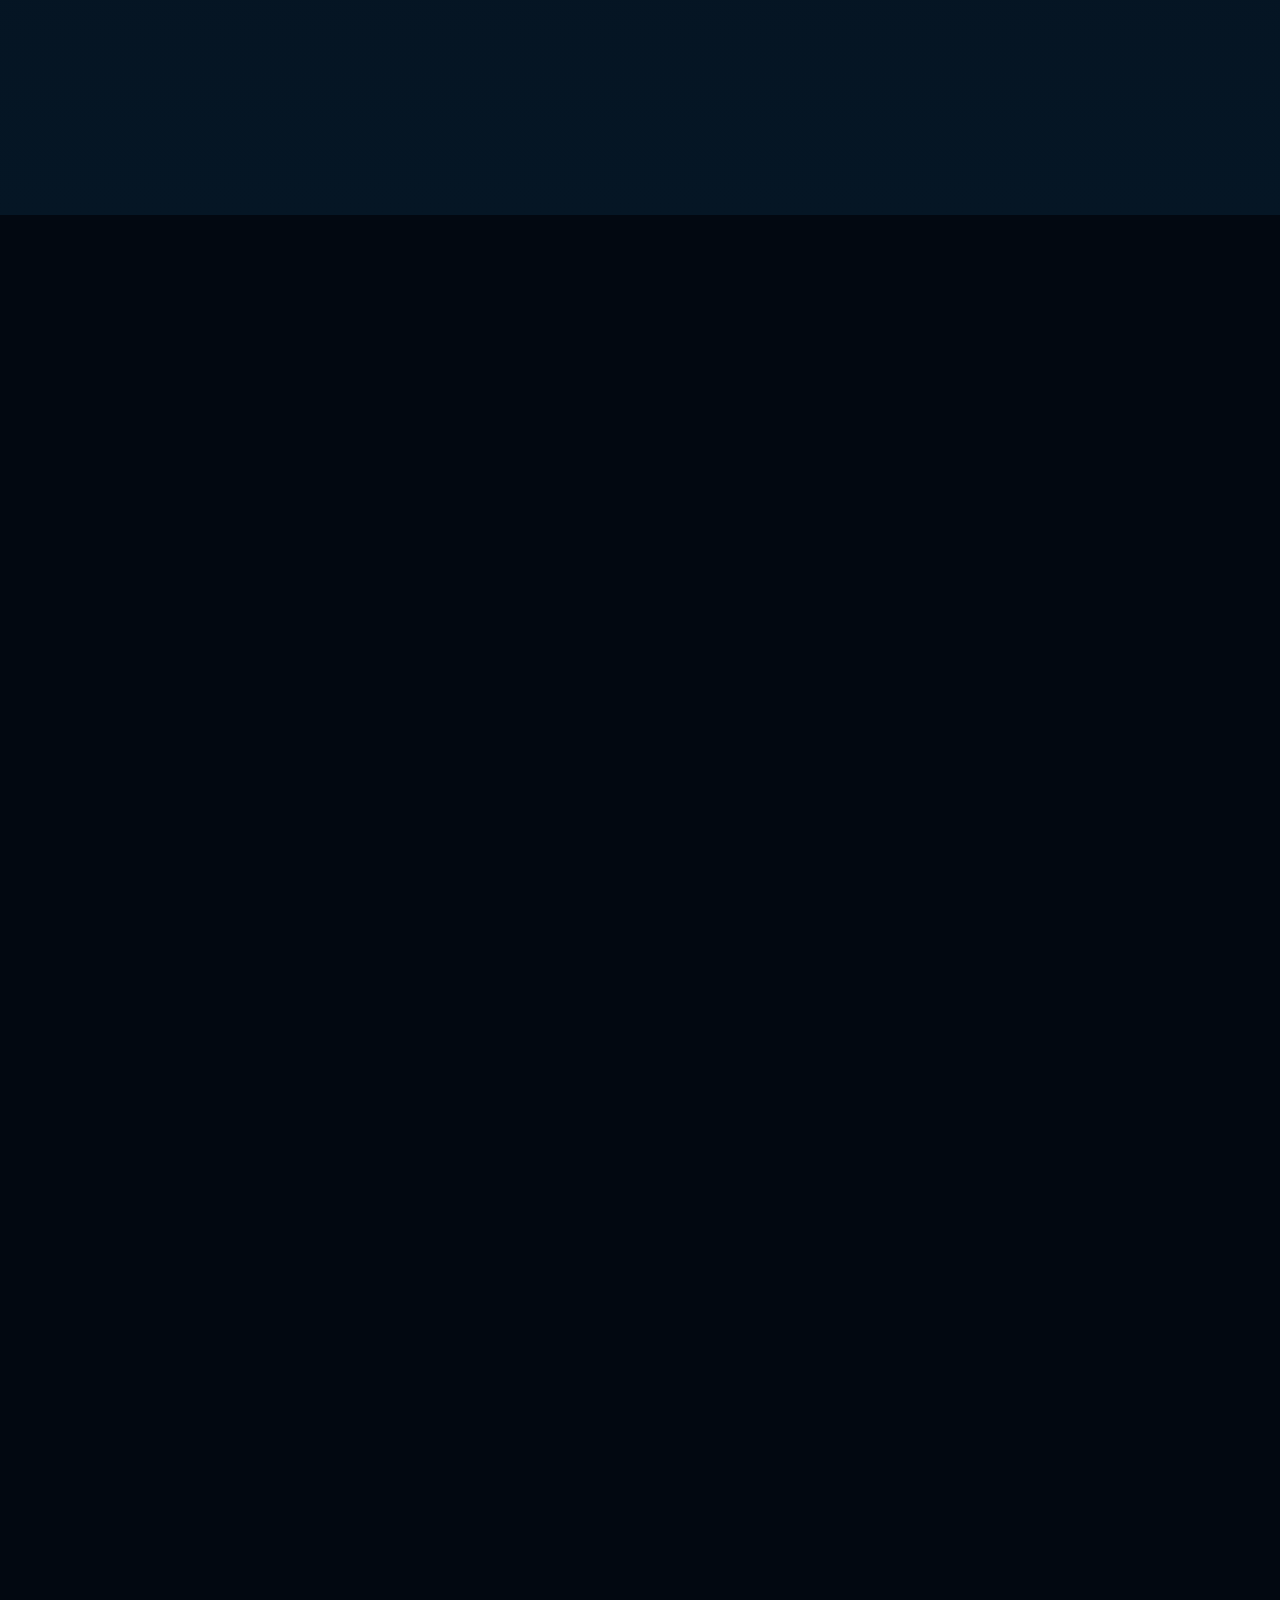
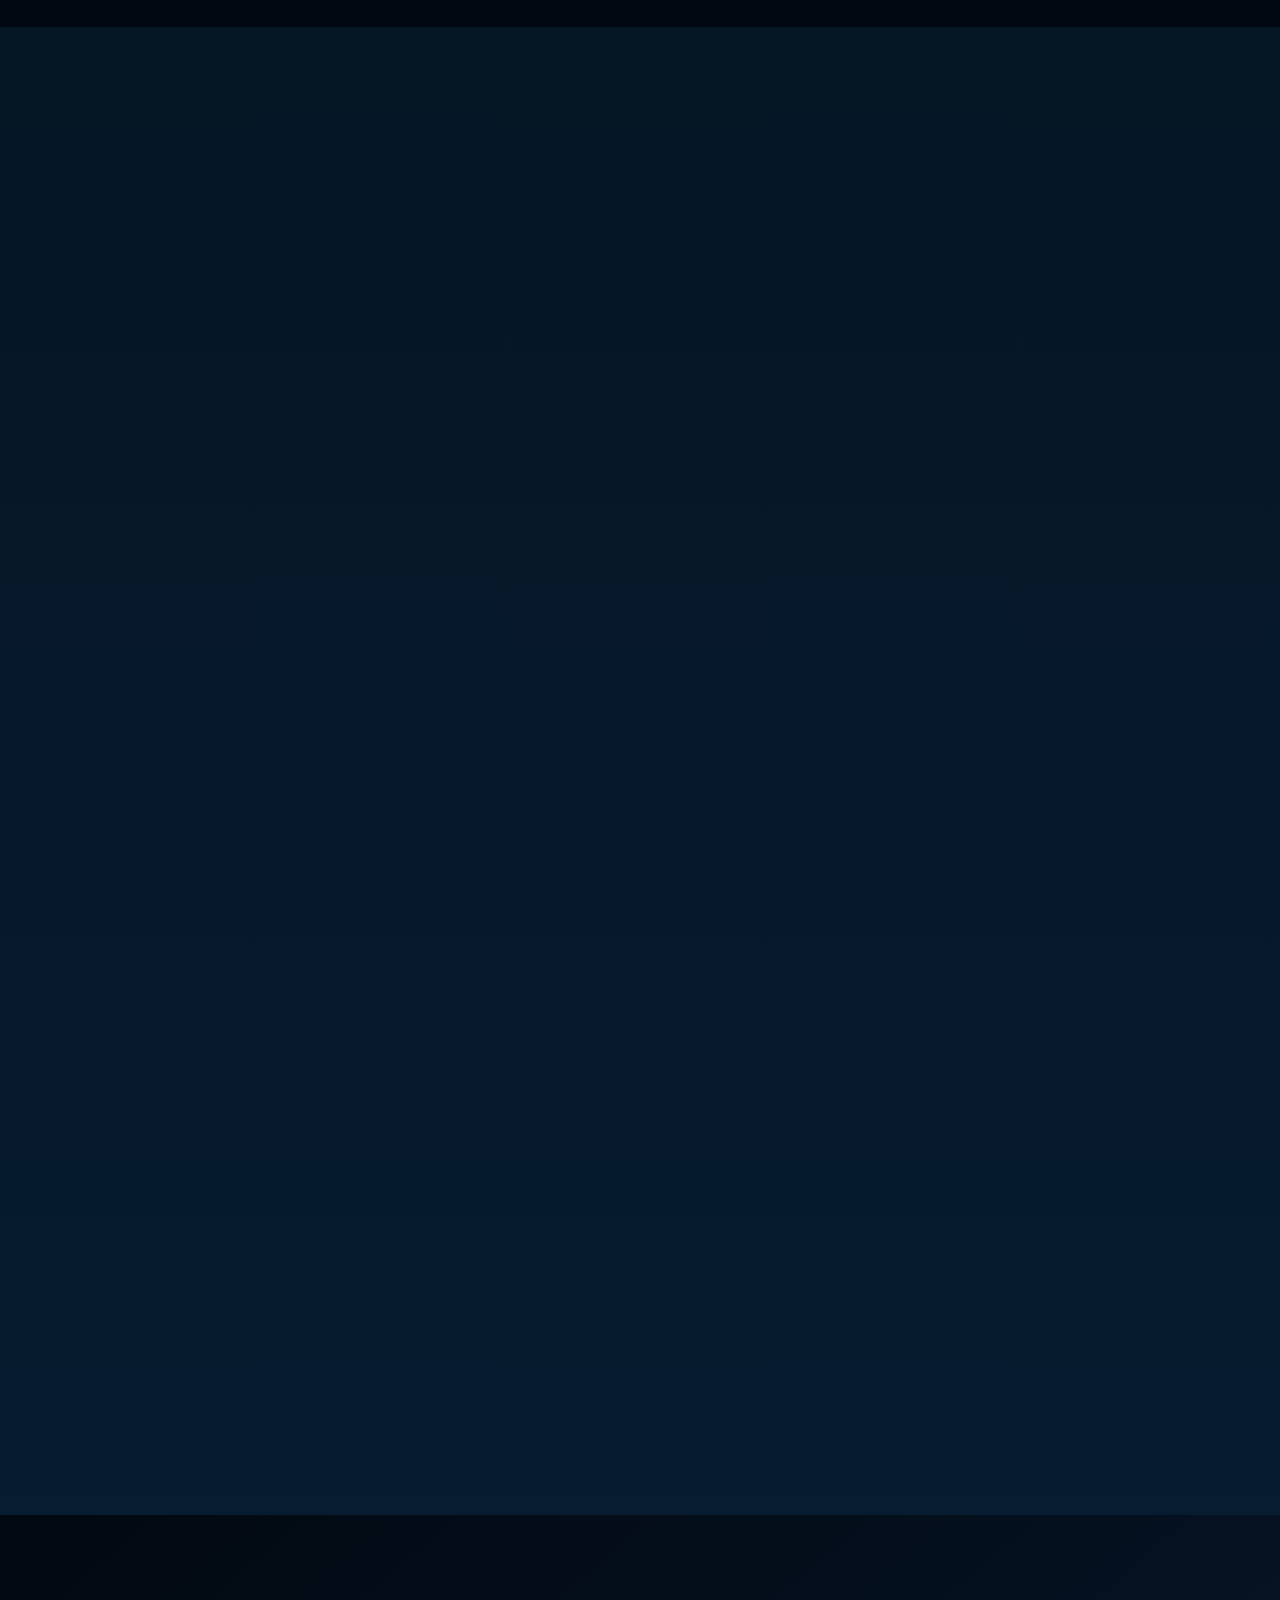
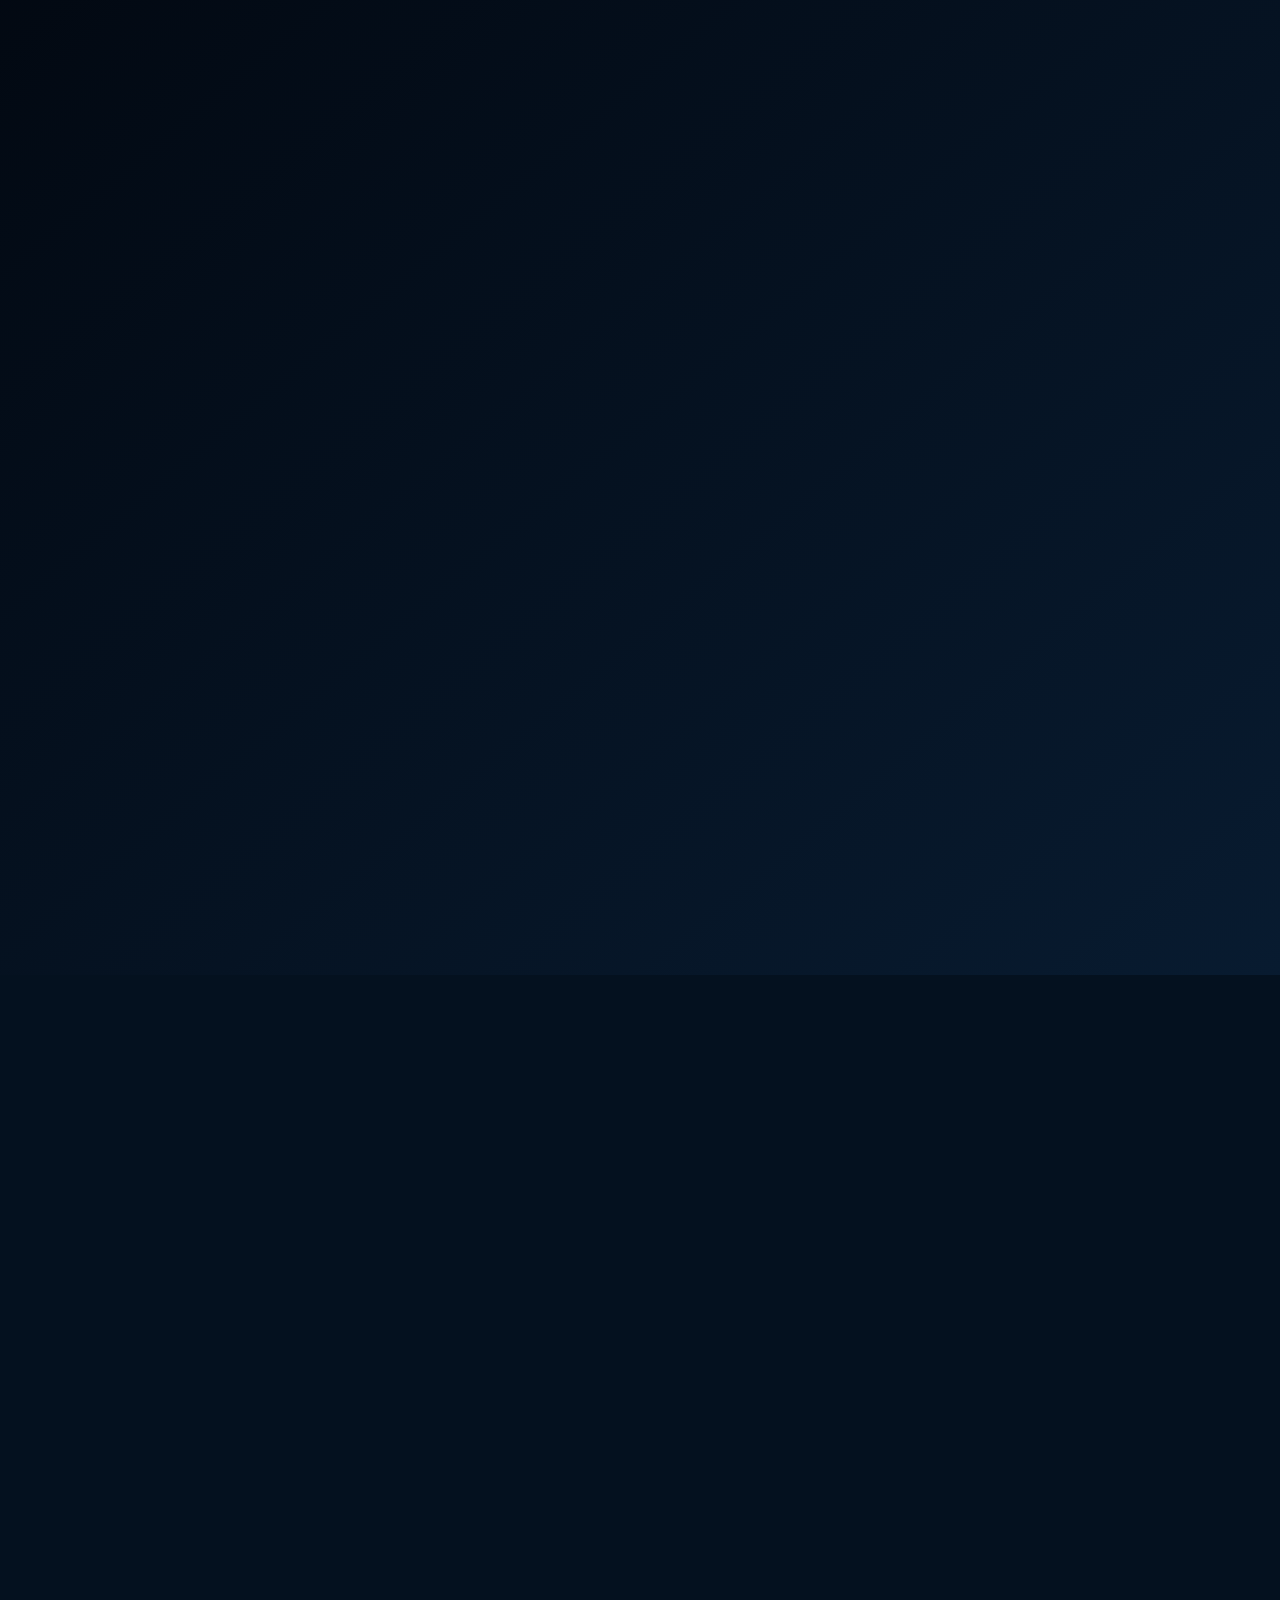
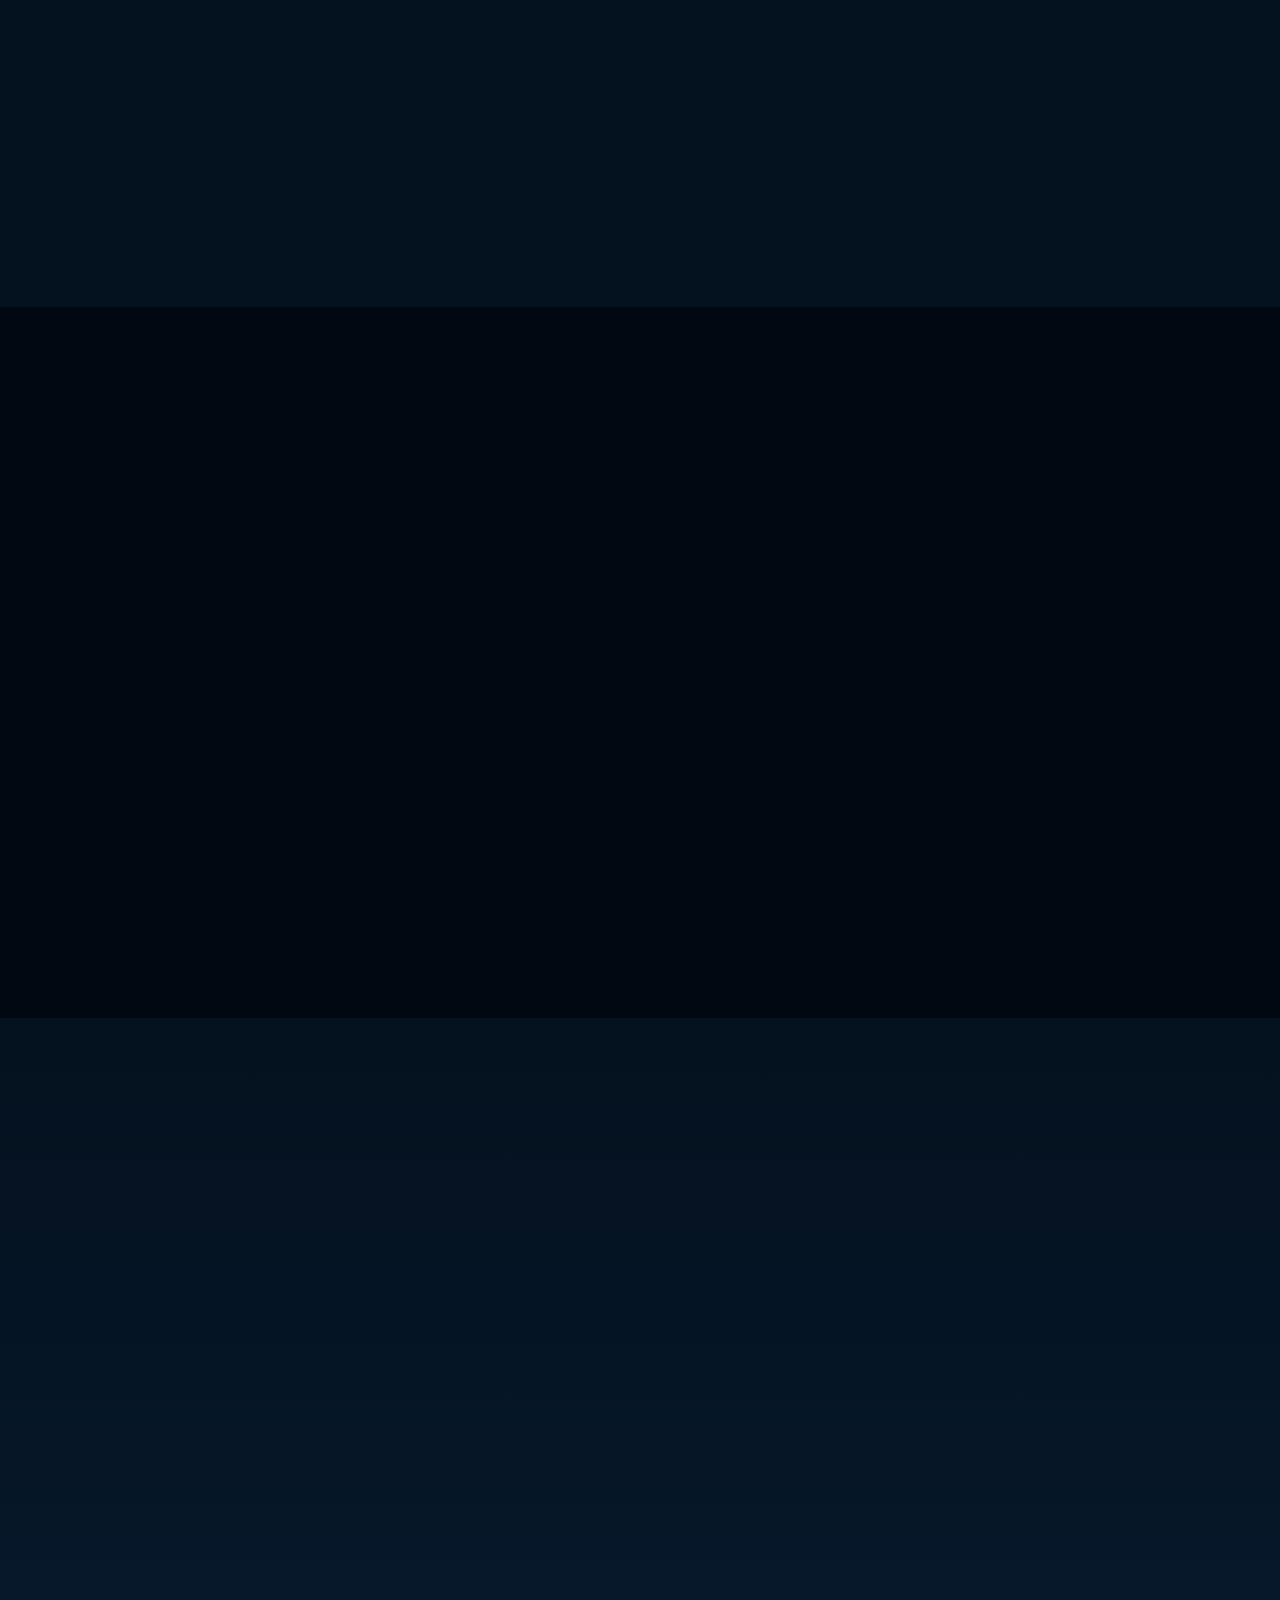
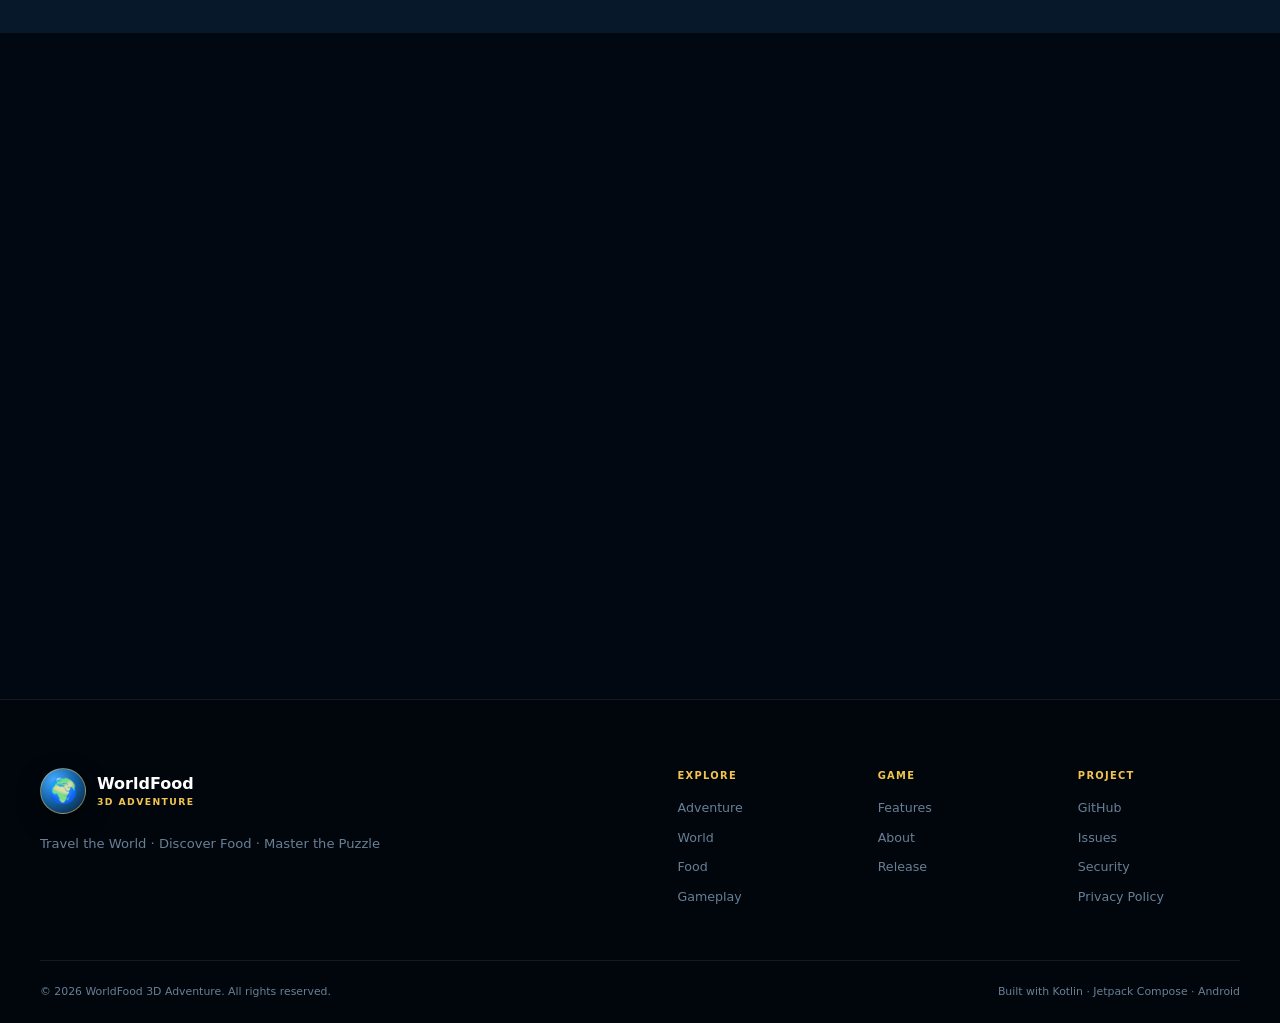
==== commit 65ef7803: "Update index.html" ====
--- a/docs/index.html
+++ b/docs/index.html
@@ -1,16 +1,2244 @@
 <!DOCTYPE html>
-<html lang="en" dir="ltr">
+<html lang="en" data-lang="en">
+
 <head>
-<meta charset="UTF-8"><meta name="viewport" content="width=device-width, initial-scale=1.0">
-<title data-i18n="meta.title">WorldFood 3D Adventure | Travel · Food · Match-3</title>
-<meta name="description" content="WorldFood 3D Adventure" data-i18n-attr="content:meta.description"><link rel="stylesheet" href="styles.css"><link rel="stylesheet" href="i18n.css">
+    <meta charset="UTF-8">
+
+    <meta
+        name="viewport"
+        content="width=device-width, initial-scale=1.0"
+    >
+
+    <title data-i18n="meta_title">
+        WorldFood 3D Adventure | Travel · Food · Match-3
+    </title>
+
+    <meta
+        name="description"
+        content="WorldFood 3D Adventure is a premium Android Match-3 travel adventure. Explore 213 countries, discover iconic food and master 3,195 handcrafted puzzle levels."
+    >
+
+    <meta
+        name="theme-color"
+        content="#020811"
+    >
+
+    <meta
+        property="og:title"
+        content="WorldFood 3D Adventure"
+    >
+
+    <meta
+        property="og:description"
+        content="Travel the world. Discover the food. Master the puzzle."
+    >
+
+    <meta
+        property="og:type"
+        content="website"
+    >
+
+    <meta
+        property="og:url"
+        content="https://MahmodHota33-dev.github.io/WorldFood3DAdventure/"
+    >
+
+    <link
+        rel="stylesheet"
+        href="styles.css"
+    >
 </head>
-<body data-page="index">
-<header class="site-header" data-header><div class="container nav-shell"><a href="#home" class="brand" data-i18n-attr="aria-label:nav.home">🌍 <span><strong>WorldFood</strong><small>3D ADVENTURE</small></span></a><nav class="desktop-nav" aria-label="Main navigation" data-i18n-attr="aria-label:nav.label"><a href="#home" data-i18n="nav.home">Home</a><a href="#adventure" data-i18n="nav.adventure">Adventure</a><a href="#countries" data-i18n="nav.world">World</a><a href="#food" data-i18n="nav.food">Food</a><a href="#gameplay" data-i18n="nav.gameplay">Gameplay</a><a href="#features" data-i18n="nav.features">Features</a><a href="#about" data-i18n="nav.about">About</a></nav><label class="language-control"><span data-i18n="selector.language">Language</span><select data-language-selector aria-label="Language"></select></label><a href="#release" class="header-cta" data-i18n="nav.release">Play Soon</a><button class="menu-button" type="button" aria-expanded="false" data-menu-button><span></span><span></span><span></span></button></div><nav class="mobile-menu" data-mobile-menu aria-label="Mobile navigation"><a href="#home" data-i18n="nav.home">Home</a><a href="#adventure" data-i18n="nav.adventure">Adventure</a><a href="#countries" data-i18n="nav.world">World</a><a href="#food" data-i18n="nav.food">Food</a><a href="#gameplay" data-i18n="nav.gameplay">Gameplay</a><a href="#features" data-i18n="nav.features">Features</a><a href="#about" data-i18n="nav.about">About</a><a href="#release" data-i18n="nav.release">Play Soon</a></nav></header>
+
+
+<body>
+
+<!-- =========================================================
+     HEADER
+========================================================= -->
+
+<header
+    class="site-header"
+    data-header
+>
+
+    <div class="container nav-shell">
+
+        <a
+            href="#home"
+            class="brand"
+            aria-label="WorldFood 3D Adventure home"
+        >
+
+            <span class="brand-globe">
+                🌍
+            </span>
+
+            <span class="brand-copy">
+
+                <strong>
+                    WorldFood
+                </strong>
+
+                <small>
+                    3D ADVENTURE
+                </small>
+
+            </span>
+
+        </a>
+
+
+        <nav
+            class="desktop-nav"
+            aria-label="Main navigation"
+        >
+
+            <a href="#home" data-i18n="nav_home">
+                Home
+            </a>
+
+            <a href="#adventure" data-i18n="nav_adventure">
+                Adventure
+            </a>
+
+            <a href="#countries" data-i18n="nav_world">
+                World
+            </a>
+
+            <a href="#food" data-i18n="nav_food">
+                Food
+            </a>
+
+            <a href="#gameplay" data-i18n="nav_gameplay">
+                Gameplay
+            </a>
+
+            <a href="#features" data-i18n="nav_features">
+                Features
+            </a>
+
+            <a href="#about" data-i18n="nav_about">
+                About
+            </a>
+
+        </nav>
+
+
+        <!-- SPRACHWÄHLER (MODERN DROPDOWN) -->
+        <div class="language-switcher">
+            <select id="language-select" aria-label="Select language">
+                <option value="en">English</option>
+                <option value="de">Deutsch</option>
+                <option value="es">Español</option>
+                <option value="it">Italiano</option>
+                <option value="fr">Français</option>
+                <option value="ja">日本語</option>
+                <option value="ar">العربية</option>
+                <option value="ru">Русский</option>
+            </select>
+        </div>
+
+
+        <a
+            href="#release"
+            class="header-cta"
+            data-i18n="cta_play_soon"
+        >
+            Play Soon
+        </a>
+
+
+        <button
+            class="menu-button"
+            type="button"
+            aria-label="Open navigation menu"
+            aria-expanded="false"
+            data-menu-button
+        >
+            <span></span>
+            <span></span>
+            <span></span>
+        </button>
+
+    </div>
+
+
+    <nav
+        class="mobile-menu"
+        data-mobile-menu
+        aria-label="Mobile navigation"
+    >
+
+        <a href="#home" data-i18n="nav_home">
+            Home
+        </a>
+
+        <a href="#adventure" data-i18n="nav_adventure">
+            Adventure
+        </a>
+
+        <a href="#countries" data-i18n="nav_world">
+            World
+        </a>
+
+        <a href="#food" data-i18n="nav_food">
+            Food
+        </a>
+
+        <a href="#gameplay" data-i18n="nav_gameplay">
+            Gameplay
+        </a>
+
+        <a href="#features" data-i18n="nav_features">
+            Features
+        </a>
+
+        <a href="#about" data-i18n="nav_about">
+            About
+        </a>
+
+        <a href="#release" data-i18n="cta_play_soon">
+            Play Soon
+        </a>
+
+    </nav>
+
+</header>
+
+
 <main>
-<section class="hero hero-3d" id="home"><div class="container hero-3d-layout"><div class="hero-content"><div class="hero-badge" data-i18n="hero.badge">WORLD FOOD · MATCH-3 · TRAVEL ADVENTURE</div><h1 class="hero-main-title"><span data-i18n="hero.title.travel">Travel the world.</span><span class="hero-title-gold" data-i18n="hero.title.food">Discover the food.</span><span data-i18n="hero.title.puzzle">Master the puzzle.</span></h1><p class="hero-main-description" data-i18n="hero.description">Explore 213 destinations...</p><div class="hero-main-buttons"><a href="#adventure" class="hero-main-button hero-main-button-gold" data-i18n="hero.explore">Explore Adventure</a><a href="#gameplay" class="hero-main-button hero-main-button-dark" data-i18n="hero.gameplay">View Gameplay</a></div><div class="hero-numbers"><div><strong>3,195</strong><span data-i18n="hero.levels">LEVELS</span></div><div><strong>213</strong><span data-i18n="hero.countries">COUNTRIES</span></div><div><strong>15</strong><span data-i18n="hero.perCountry">PER COUNTRY</span></div><div><strong>0</strong><span data-i18n="hero.ads">ADS</span></div></div></div><div class="hero-globe-area"><div class="globe-webgl-container"><div class="globe-placeholder" aria-hidden="true">🌍</div><div class="globe-loading" data-i18n="hero.loading">LOADING WORLD</div></div><div class="globe-drag-help" data-i18n="hero.drag">↔ DRAG THE GLOBE</div></div></div></section>
-<section class="section adventure-section" id="adventure"><div class="container"><div class="section-intro centered"><span class="section-label" data-i18n="adventure.label">THE ADVENTURE</span><h2 data-i18n="adventure.heading">One journey. A world of discovery.</h2><p data-i18n="adventure.description">World exploration...</p></div><div class="adventure-grid"><article class="adventure-card"><h3 data-i18n="adventure.explore.title">Explore the World</h3><p data-i18n="adventure.explore.text">Travel across the world...</p></article><article class="adventure-card featured"><h3 data-i18n="adventure.food.title">Discover Food</h3><p data-i18n="adventure.food.text">Discover food...</p></article><article class="adventure-card"><h3 data-i18n="adventure.puzzle.title">Master Match-3</h3><p data-i18n="adventure.puzzle.text">Create special tiles...</p></article></div></div></section>
-<section class="section countries-section" id="countries"><div class="container"><div class="section-intro centered"><span class="section-label" data-i18n="worldtour.label">WORLD TOUR</span><h2><span data-i18n="worldtour.heading">213 destinations.</span> <span data-i18n="worldtour.headingStrong">One adventure.</span></h2><p data-i18n="worldtour.copy">Begin in Europe...</p></div></div></section>
-<section class="section" id="food"><div class="container section-intro centered"><span class="section-label" data-i18n="nav.food">Food</span><h2 data-i18n="adventure.food.title">Discover Food</h2><p data-i18n="adventure.food.text">Discover food...</p></div></section><section class="section" id="gameplay"><div class="container section-intro centered"><span class="section-label" data-i18n="nav.gameplay">Gameplay</span><h2 data-i18n="adventure.puzzle.title">Master Match-3</h2><p data-i18n="adventure.puzzle.text">Create special tiles...</p></div></section><section class="section" id="features"><div class="container section-intro centered"><span class="section-label" data-i18n="nav.features">Features</span><h2 data-i18n="worldtour.heading">213 destinations.</h2></div></section><section class="section" id="about"><div class="container section-intro centered"><span class="section-label" data-i18n="nav.about">About</span><h2>WorldFood 3D Adventure</h2></div></section><section class="section" id="release"><div class="container section-intro centered"><h2 data-i18n="nav.release">Play Soon</h2></div></section>
-</main><footer class="site-footer"><div class="container footer-bottom"><p>© <span data-current-year></span> WorldFood 3D Adventure. <span data-i18n="footer.copyright">All rights reserved.</span></p><p data-i18n="footer.built">Built with Kotlin · Jetpack Compose · Android</p></div></footer>
-<script type="module" src="script.js"></script></body></html>
+
+<!-- =========================================================
+     PREMIUM 3D HOME
+========================================================= -->
+
+<section
+    class="hero hero-3d"
+    id="home"
+>
+
+    <div class="hero-space-background">
+
+        <div
+            class="hero-space-glow
+                   hero-space-glow-left"
+        ></div>
+
+        <div
+            class="hero-space-glow
+                   hero-space-glow-right"
+        ></div>
+
+        <div class="hero-star-field"></div>
+
+    </div>
+
+
+    <div class="container hero-3d-layout">
+
+        <!-- LEFT -->
+
+        <div
+            class="hero-content"
+            data-reveal
+        >
+
+            <div class="hero-badge" data-i18n="hero_badge">
+
+                <span class="hero-badge-dot"></span>
+
+                WORLD FOOD · MATCH-3 · TRAVEL ADVENTURE
+
+            </div>
+
+
+            <h1 class="hero-main-title">
+
+                <span data-i18n="hero_title_1">
+                    Travel the world.
+                </span>
+
+                <span class="hero-title-gold" data-i18n="hero_title_2">
+                    Discover the food.
+                </span>
+
+                <span data-i18n="hero_title_3">
+                    Master the puzzle.
+                </span>
+
+            </h1>
+
+
+            <p class="hero-main-description" data-i18n="hero_desc">
+
+                Explore 213 destinations in a premium
+                Match-3 travel adventure. Discover iconic
+                foods, collect stars, unlock new countries
+                and master 3,195 handcrafted puzzle levels.
+
+            </p>
+
+
+            <div class="hero-main-buttons">
+
+                <a
+                    href="#adventure"
+                    class="hero-main-button
+                           hero-main-button-gold"
+                >
+
+                    <span data-i18n="hero_btn_explore">Explore Adventure</span>
+
+                    <span>
+                        →
+                    </span>
+
+                </a>
+
+
+                <a
+                    href="#gameplay"
+                    class="hero-main-button
+                           hero-main-button-dark"
+                    data-i18n="hero_btn_gameplay"
+                >
+                    View Gameplay
+                </a>
+
+            </div>
+
+
+            <div class="hero-platforms">
+
+                <span>
+                    Android
+                </span>
+
+                <span>
+                    Kotlin
+                </span>
+
+                <span>
+                    Jetpack Compose
+                </span>
+
+                <span>
+                    Firebase
+                </span>
+
+            </div>
+
+
+            <div class="hero-numbers">
+
+                <div>
+                    <strong>
+                        3,195
+                    </strong>
+
+                    <span data-i18n="stat_levels">
+                        LEVELS
+                    </span>
+                </div>
+
+
+                <div>
+                    <strong>
+                        213
+                    </strong>
+
+                    <span data-i18n="stat_countries">
+                        COUNTRIES
+                    </span>
+                </div>
+
+
+                <div>
+                    <strong>
+                        15
+                    </strong>
+
+                    <span data-i18n="stat_per_country">
+                        PER COUNTRY
+                    </span>
+                </div>
+
+
+                <div>
+                    <strong>
+                        0
+                    </strong>
+
+                    <span data-i18n="stat_ads">
+                        ADS
+                    </span>
+                </div>
+
+            </div>
+
+        </div>
+
+
+        <!-- RIGHT / 3D WORLD -->
+
+        <div
+            class="hero-globe-area"
+            data-reveal
+        >
+
+            <div
+                class="globe-orbit
+                       orbit-ring-1"
+            ></div>
+
+            <div
+                class="globe-orbit
+                       orbit-ring-2"
+            ></div>
+
+            <div
+                class="globe-orbit
+                       orbit-ring-3"
+            ></div>
+
+
+            <div class="globe-webgl-container">
+
+                <canvas
+                    id="world-globe-canvas"
+                    aria-label="Interactive rotating 3D Earth"
+                ></canvas>
+
+
+                <div
+                    class="globe-loading"
+                    id="globe-loading"
+                >
+
+                    <span
+                        class="globe-loading-spinner"
+                    ></span>
+
+                    <span data-i18n="globe_loading">
+                        LOADING WORLD
+                    </span>
+
+                </div>
+
+            </div>
+
+
+            <!-- FOOD ORBIT -->
+
+            <div
+                class="globe-food
+                       globe-food-pizza"
+            >
+                🍕
+            </div>
+
+
+            <div
+                class="globe-food
+                       globe-food-sushi"
+            >
+                🍣
+            </div>
+
+
+            <div
+                class="globe-food
+                       globe-food-pretzel"
+            >
+                🥨
+            </div>
+
+
+            <!-- GAME HUD -->
+
+            <div class="hero-world-card">
+
+                <div class="hero-world-card-top">
+
+                    <div>
+
+                        <small data-i18n="card_world_tour">
+                            WORLD TOUR
+                        </small>
+
+                        <strong data-i18n="country_germany">
+                            GERMANY
+                        </strong>
+
+                    </div>
+
+
+                    <span>
+                        ★ 116
+                    </span>
+
+                </div>
+
+
+                <div
+                    class="hero-world-card-line"
+                ></div>
+
+
+                <div
+                    class="hero-world-card-stats"
+                >
+
+                    <div>
+
+                        <small data-i18n="card_level">
+                            LEVEL
+                        </small>
+
+                        <strong>
+                            10
+                        </strong>
+
+                    </div>
+
+
+                    <div>
+
+                        <small data-i18n="card_moves">
+                            MOVES
+                        </small>
+
+                        <strong>
+                            28
+                        </strong>
+
+                    </div>
+
+                </div>
+
+
+                <div class="hero-mini-board">
+
+                    <span>🍎</span>
+                    <span>🥨</span>
+                    <span>🍓</span>
+                    <span>🍕</span>
+                    <span>🍇</span>
+
+                    <span>🍕</span>
+                    <span>🍇</span>
+                    <span>🥨</span>
+                    <span>🍎</span>
+                    <span>🍓</span>
+
+                    <span>🍓</span>
+                    <span>🍎</span>
+                    <span>💣</span>
+                    <span>🍇</span>
+                    <span>🥨</span>
+
+                    <span>🥨</span>
+                    <span>🍕</span>
+                    <span>🍇</span>
+                    <span>🌈</span>
+                    <span>🍎</span>
+
+                </div>
+
+            </div>
+
+
+            <div class="globe-drag-help" data-i18n="globe_drag">
+
+                <span>
+                    ↔
+                </span>
+
+                DRAG THE GLOBE
+
+            </div>
+
+        </div>
+
+    </div>
+
+
+    <div class="hero-3d-bottom"></div>
+
+</section>
+
+
+<!-- =========================================================
+     ADVENTURE
+========================================================= -->
+
+<section
+    class="section adventure-section"
+    id="adventure"
+>
+
+    <div class="container">
+
+        <div
+            class="section-intro centered"
+            data-reveal
+        >
+
+            <span class="section-label" data-i18n="adv_label">
+                THE ADVENTURE
+            </span>
+
+            <h2>
+
+                <span data-i18n="adv_title_1">One journey.</span>
+
+                <span data-i18n="adv_title_2">
+                    A world of discovery.
+                </span>
+
+            </h2>
+
+            <p data-i18n="adv_desc">
+
+                World exploration, international food
+                and handcrafted Match-3 gameplay come
+                together in one connected adventure.
+
+            </p>
+
+        </div>
+
+
+        <div class="adventure-grid">
+
+            <article
+                class="adventure-card"
+                data-reveal
+            >
+
+                <span class="card-number">
+                    01
+                </span>
+
+                <div class="large-icon">
+                    🌍
+                </div>
+
+                <h3 data-i18n="adv_card1_title">
+                    Explore the World
+                </h3>
+
+                <p data-i18n="adv_card1_desc">
+
+                    Travel across the world,
+                    collect stars and unlock new
+                    destinations as your adventure grows.
+
+                </p>
+
+                <span class="card-link" data-i18n="adv_card1_link">
+                    World exploration →
+                </span>
+
+            </article>
+
+
+            <article
+                class="adventure-card featured"
+                data-reveal
+            >
+
+                <span class="card-number">
+                    02
+                </span>
+
+                <div class="large-icon">
+                    🍽️
+                </div>
+
+                <h3 data-i18n="adv_card2_title">
+                    Discover Food
+                </h3>
+
+                <p data-i18n="adv_card2_desc">
+
+                    Discover food inspired by
+                    countries and cultures from
+                    around the world.
+
+                </p>
+
+                <span class="card-link" data-i18n="adv_card2_link">
+                    Discover dishes →
+                </span>
+
+            </article>
+
+
+            <article
+                class="adventure-card"
+                data-reveal
+            >
+
+                <span class="card-number">
+                    03
+                </span>
+
+                <div class="large-icon">
+                    🧩
+                </div>
+
+                <h3 data-i18n="adv_card3_title">
+                    Master Match-3
+                </h3>
+
+                <p data-i18n="adv_card3_desc">
+
+                    Create special tiles,
+                    trigger chain reactions
+                    and master increasingly
+                    challenging objectives.
+
+                </p>
+
+                <span class="card-link" data-i18n="adv_card3_link">
+                    Master puzzles →
+                </span>
+
+            </article>
+
+        </div>
+
+    </div>
+
+</section>
+
+
+<!-- =========================================================
+     COUNTRIES
+========================================================= -->
+
+<section
+    class="section countries-section"
+    id="countries"
+>
+
+    <div class="container">
+
+        <div
+            class="section-intro split-heading"
+            data-reveal
+        >
+
+            <div>
+
+                <span class="section-label" data-i18n="countries_label">
+                    WORLD TOUR
+                </span>
+
+                <h2>
+
+                    <span data-i18n="countries_title_1">213 destinations.</span>
+
+                    <span data-i18n="countries_title_2">
+                        One adventure.
+                    </span>
+
+                </h2>
+
+            </div>
+
+
+            <p data-i18n="countries_desc">
+
+                Begin in Europe and continue
+                across the world while unlocking
+                new chapters through progression.
+
+            </p>
+
+        </div>
+
+
+        <div class="country-grid">
+
+            <article
+                class="country-card"
+                data-reveal
+            >
+
+                <div class="country-top">
+
+                    <span class="flag">
+                        🇩🇪
+                    </span>
+
+                    <span class="chapter" data-i18n="ch_1">
+                        CHAPTER 01
+                    </span>
+
+                </div>
+
+                <h3 data-i18n="country_germany">
+                    Germany
+                </h3>
+
+                <p data-i18n="country_germany_desc">
+
+                    Begin the journey with
+                    Germany's first fifteen
+                    handcrafted challenges.
+
+                </p>
+
+                <div class="country-bottom">
+
+                    <span data-i18n="levels_15">
+                        15 Levels
+                    </span>
+
+                    <strong data-i18n="food_pretzel">
+                        🥨 Pretzel
+                    </strong>
+
+                </div>
+
+            </article>
+
+
+            <article
+                class="country-card"
+                data-reveal
+            >
+
+                <div class="country-top">
+
+                    <span class="flag">
+                        🇮🇹
+                    </span>
+
+                    <span class="chapter" data-i18n="ch_2">
+                        CHAPTER 02
+                    </span>
+
+                </div>
+
+                <h3 data-i18n="country_italy">
+                    Italy
+                </h3>
+
+                <p data-i18n="country_italy_desc">
+
+                    Continue through Italy
+                    with colorful food themes
+                    and new objectives.
+
+                </p>
+
+                <div class="country-bottom">
+
+                    <span data-i18n="levels_15">
+                        15 Levels
+                    </span>
+
+                    <strong data-i18n="food_pizza">
+                        🍕 Pizza
+                    </strong>
+
+                </div>
+
+            </article>
+
+
+            <article
+                class="country-card"
+                data-reveal
+            >
+
+                <div class="country-top">
+
+                    <span class="flag">
+                        🇫🇷
+                    </span>
+
+                    <span class="chapter" data-i18n="ch_3">
+                        CHAPTER 03
+                    </span>
+
+                </div>
+
+                <h3 data-i18n="country_france">
+                    France
+                </h3>
+
+                <p data-i18n="country_france_desc">
+
+                    Explore a French chapter
+                    with distinctive cuisine
+                    and new Match-3 challenges.
+
+                </p>
+
+                <div class="country-bottom">
+
+                    <span data-i18n="levels_15">
+                        15 Levels
+                    </span>
+
+                    <strong data-i18n="food_croissant">
+                        🥐 Croissant
+                    </strong>
+
+                </div>
+
+            </article>
+
+
+            <article
+                class="country-card"
+                data-reveal
+            >
+
+                <div class="country-top">
+
+                    <span class="flag">
+                        🇪🇸
+                    </span>
+
+                    <span class="chapter" data-i18n="ch_4">
+                        CHAPTER 04
+                    </span>
+
+                </div>
+
+                <h3 data-i18n="country_spain">
+                    Spain
+                </h3>
+
+                <p data-i18n="country_spain_desc">
+
+                    Enter a vibrant Mediterranean
+                    chapter inspired by Spanish
+                    food and atmosphere.
+
+                </p>
+
+                <div class="country-bottom">
+
+                    <span data-i18n="levels_15">
+                        15 Levels
+                    </span>
+
+                    <strong data-i18n="food_paella">
+                        🥘 Paella
+                    </strong>
+
+                </div>
+
+            </article>
+
+
+            <article
+                class="country-card"
+                data-reveal
+            >
+
+                <div class="country-top">
+
+                    <span class="flag">
+                        🇯🇵
+                    </span>
+
+                    <span class="chapter" data-i18n="ch_5">
+                        CHAPTER 05
+                    </span>
+
+                </div>
+
+                <h3 data-i18n="country_japan">
+                    Japan
+                </h3>
+
+                <p data-i18n="country_japan_desc">
+
+                    Discover a refined Japanese
+                    chapter with recognizable
+                    cuisine and new challenges.
+
+                </p>
+
+                <div class="country-bottom">
+
+                    <span data-i18n="levels_15">
+                        15 Levels
+                    </span>
+
+                    <strong data-i18n="food_sushi">
+                        🍣 Sushi
+                    </strong>
+
+                </div>
+
+            </article>
+
+
+            <article
+                class="country-card"
+                data-reveal
+            >
+
+                <div class="country-top">
+
+                    <span class="flag">
+                        🇲🇽
+                    </span>
+
+                    <span class="chapter" data-i18n="ch_6">
+                        CHAPTER 06
+                    </span>
+
+                </div>
+
+                <h3 data-i18n="country_mexico">
+                    Mexico
+                </h3>
+
+                <p data-i18n="country_mexico_desc">
+
+                    Experience a colorful
+                    destination filled with
+                    energy and food-inspired puzzles.
+
+                </p>
+
+                <div class="country-bottom">
+
+                    <span data-i18n="levels_15">
+                        15 Levels
+                    </span>
+
+                    <strong data-i18n="food_tacos">
+                        🌮 Tacos
+                    </strong>
+
+                </div>
+
+            </article>
+
+
+            <article
+                class="country-card country-card-wide"
+                data-reveal
+            >
+
+                <div class="country-top">
+
+                    <span class="flag">
+                        🇸🇩
+                    </span>
+
+                    <span class="chapter" data-i18n="ch_7">
+                        CHAPTER 07 · FINALE
+                    </span>
+
+                </div>
+
+                <h3 data-i18n="country_sudan">
+                    Sudan
+                </h3>
+
+                <p data-i18n="country_sudan_desc">
+
+                    Complete Chapter 1 of the
+                    WorldFood journey with the
+                    final fifteen challenges.
+
+                </p>
+
+                <div class="country-bottom">
+
+                    <span data-i18n="levels_15">
+                        15 Levels
+                    </span>
+
+                    <strong data-i18n="food_ful">
+                        🥣 Ful Medames
+                    </strong>
+
+                </div>
+
+            </article>
+
+        </div>
+
+    </div>
+
+</section>
+
+
+<!-- =========================================================
+     FOOD
+========================================================= -->
+
+<section
+    class="section food-section"
+    id="food"
+>
+
+    <div class="container">
+
+        <div
+            class="section-intro centered"
+            data-reveal
+        >
+
+            <span class="section-label" data-i18n="food_section_label">
+                SIGNATURE FOODS
+            </span>
+
+            <h2>
+
+                <span data-i18n="food_title_1">Discover food</span>
+
+                <span data-i18n="food_title_2">
+                    around the world.
+                </span>
+
+            </h2>
+
+            <p data-i18n="food_section_desc">
+
+                Every destination brings
+                its own culinary identity
+                into the WorldFood adventure.
+
+            </p>
+
+        </div>
+
+
+        <div class="food-grid">
+
+            <article
+                class="food-card"
+                data-reveal
+            >
+
+                <div class="food-visual">
+                    🥨
+                </div>
+
+                <span class="food-country" data-i18n="fc_germany">
+                    🇩🇪 GERMANY
+                </span>
+
+                <h3 data-i18n="food_pretzel">
+                    Pretzel
+                </h3>
+
+                <p data-i18n="food_pretzel_desc">
+
+                    A recognizable baked
+                    classic from German
+                    food culture.
+
+                </p>
+
+            </article>
+
+
+            <article
+                class="food-card"
+                data-reveal
+            >
+
+                <div class="food-visual">
+                    🍕
+                </div>
+
+                <span class="food-country" data-i18n="fc_italy">
+                    🇮🇹 ITALY
+                </span>
+
+                <h3 data-i18n="food_pizza">
+                    Pizza
+                </h3>
+
+                <p data-i18n="food_pizza_desc">
+
+                    One of Italy's
+                    most famous and
+                    colorful dishes.
+
+                </p>
+
+            </article>
+
+
+            <article
+                class="food-card"
+                data-reveal
+            >
+
+                <div class="food-visual">
+                    🥐
+                </div>
+
+                <span class="food-country" data-i18n="fc_france">
+                    🇫🇷 FRANCE
+                </span>
+
+                <h3 data-i18n="food_croissant">
+                    Croissant
+                </h3>
+
+                <p data-i18n="food_croissant_desc">
+
+                    An iconic French
+                    favorite with an
+                    unmistakable shape.
+
+                </p>
+
+            </article>
+
+
+            <article
+                class="food-card"
+                data-reveal
+            >
+
+                <div class="food-visual">
+                    🥘
+                </div>
+
+                <span class="food-country" data-i18n="fc_spain">
+                    🇪🇸 SPAIN
+                </span>
+
+                <h3 data-i18n="food_paella">
+                    Paella
+                </h3>
+
+                <p data-i18n="food_paella_desc">
+
+                    A colorful Spanish
+                    dish inspired by
+                    Mediterranean cuisine.
+
+                </p>
+
+            </article>
+
+
+            <article
+                class="food-card"
+                data-reveal
+            >
+
+                <div class="food-visual">
+                    🍣
+                </div>
+
+                <span class="food-country" data-i18n="fc_japan">
+                    🇯🇵 JAPAN
+                </span>
+
+                <h3 data-i18n="food_sushi">
+                    Sushi
+                </h3>
+
+                <p data-i18n="food_sushi_desc">
+
+                    Clean shapes and vivid
+                    colors inspired by
+                    Japanese cuisine.
+
+                </p>
+
+            </article>
+
+
+            <article
+                class="food-card"
+                data-reveal
+            >
+
+                <div class="food-visual">
+                    🌮
+                </div>
+
+                <span class="food-country" data-i18n="fc_mexico">
+                    🇲🇽 MEXICO
+                </span>
+
+                <h3 data-i18n="food_tacos">
+                    Tacos
+                </h3>
+
+                <p data-i18n="food_tacos_desc">
+
+                    A colorful favorite
+                    bringing energy to
+                    the world tour.
+
+                </p>
+
+            </article>
+
+
+            <article
+                class="food-card food-card-featured"
+                data-reveal
+            >
+
+                <div class="food-visual">
+                    🥣
+                </div>
+
+                <span class="food-country" data-i18n="fc_sudan">
+                    🇸🇩 SUDAN
+                </span>
+
+                <h3 data-i18n="food_ful">
+                    Ful Medames
+                </h3>
+
+                <p data-i18n="food_ful_desc">
+
+                    A traditional dish
+                    completing the culinary
+                    journey of Chapter 1.
+
+                </p>
+
+            </article>
+
+        </div>
+
+    </div>
+
+</section>
+
+
+<!-- =========================================================
+     GAMEPLAY
+========================================================= -->
+
+<section
+    class="section gameplay-section"
+    id="gameplay"
+>
+
+    <div class="container gameplay-layout">
+
+        <div
+            class="gameplay-copy"
+            data-reveal
+        >
+
+            <span class="section-label" data-i18n="gp_section_label">
+                MATCH-3 GAMEPLAY
+            </span>
+
+            <h2>
+
+                <span data-i18n="gp_title_1">Every move can</span>
+
+                <span data-i18n="gp_title_2">
+                    change the board.
+                </span>
+
+            </h2>
+
+            <p data-i18n="gp_section_desc">
+
+                Complete objectives within
+                limited moves, combine food
+                tiles and create powerful
+                special pieces.
+
+            </p>
+
+
+            <div class="mechanic-list">
+
+                <article>
+
+                    <span class="mechanic-icon">
+                        3
+                    </span>
+
+                    <div>
+
+                        <h3 data-i18n="mech_1_title">
+                            Match Three
+                        </h3>
+
+                        <p data-i18n="mech_1_desc">
+                            Connect matching tiles
+                            to clear the board.
+                        </p>
+
+                    </div>
+
+                </article>
+
+
+                <article>
+
+                    <span class="mechanic-icon">
+                        4
+                    </span>
+
+                    <div>
+
+                        <h3 data-i18n="mech_2_title">
+                            Line Clears
+                        </h3>
+
+                        <p data-i18n="mech_2_desc">
+                            Four-tile matches create
+                            row or column clears.
+                        </p>
+
+                    </div>
+
+                </article>
+
+
+                <article>
+
+                    <span class="mechanic-icon">
+                        💣
+                    </span>
+
+                    <div>
+
+                        <h3 data-i18n="mech_3_title">
+                            Bombs
+                        </h3>
+
+                        <p data-i18n="mech_3_desc">
+                            T and L matches create
+                            explosive special tiles.
+                        </p>
+
+                    </div>
+
+                </article>
+
+
+                <article>
+
+                    <span class="mechanic-icon">
+                        🌈
+                    </span>
+
+                    <div>
+
+                        <h3 data-i18n="mech_4_title">
+                            Color Bomb
+                        </h3>
+
+                        <p data-i18n="mech_4_desc">
+                            Five-tile matches create
+                            powerful color bombs.
+                        </p>
+
+                    </div>
+
+                </article>
+
+            </div>
+
+        </div>
+
+
+        <div
+            class="match-device"
+            data-reveal
+        >
+
+            <div class="match-topbar">
+
+                <div>
+
+                    <small data-i18n="card_world_tour">
+                        GERMANY
+                    </small>
+
+                    <strong data-i18n="card_level_10">
+                        LEVEL 10
+                    </strong>
+
+                </div>
+
+                <div class="match-stars">
+                    ★ ★ ★
+                </div>
+
+            </div>
+
+
+            <div class="objective-row">
+
+                <div>
+
+                    <small data-i18n="card_goal">
+                        GOAL
+                    </small>
+
+                    <strong>
+                        🍎 12 / 25
+                    </strong>
+
+                </div>
+
+                <div>
+
+                    <small data-i18n="card_moves">
+                        MOVES
+                    </small>
+
+                    <strong>
+                        18
+                    </strong>
+
+                </div>
+
+            </div>
+
+
+            <div class="match-board">
+
+                <span>🍎</span>
+                <span>🍇</span>
+                <span>🥨</span>
+                <span>🍓</span>
+                <span>🍕</span>
+                <span>🍎</span>
+
+                <span>🍕</span>
+                <span>🥨</span>
+                <span>🍇</span>
+                <span>🍎</span>
+                <span>🍓</span>
+                <span>🍕</span>
+
+                <span>🍓</span>
+                <span>🍎</span>
+                <span>💣</span>
+                <span>🍇</span>
+                <span>🥨</span>
+                <span>🍓</span>
+
+                <span>🥨</span>
+                <span>🍕</span>
+                <span>🍓</span>
+                <span>🌈</span>
+                <span>🍎</span>
+                <span>🍇</span>
+
+                <span>🍇</span>
+                <span>🍓</span>
+                <span>🍎</span>
+                <span>🥨</span>
+                <span>🍕</span>
+                <span>🍇</span>
+
+                <span>🍎</span>
+                <span>🥨</span>
+                <span>🍕</span>
+                <span>🍇</span>
+                <span>🍓</span>
+                <span>🍎</span>
+
+            </div>
+
+
+            <div class="booster-row">
+
+                <div>
+                    <span>🔨</span>
+                    <small data-i18n="booster_hammer">Hammer</small>
+                </div>
+
+                <div>
+                    <span>🔀</span>
+                    <small data-i18n="booster_shuffle">Shuffle</small>
+                </div>
+
+                <div>
+                    <span>➕</span>
+                    <small data-i18n="booster_moves">Moves</small>
+                </div>
+
+            </div>
+
+        </div>
+
+    </div>
+
+</section>
+
+
+<!-- =========================================================
+     FEATURES
+========================================================= -->
+
+<section
+    class="section features-section"
+    id="features"
+>
+
+    <div class="container">
+
+        <div
+            class="section-intro centered"
+            data-reveal
+        >
+
+            <span class="section-label" data-i18n="feat_section_label">
+                GAME FEATURES
+            </span>
+
+            <h2>
+
+                <span data-i18n="feat_title_1">Built for a</span>
+
+                <span data-i18n="feat_title_2">
+                    premium adventure.
+                </span>
+
+            </h2>
+
+        </div>
+
+
+        <div class="feature-grid">
+
+            <article
+                class="feature-card"
+                data-reveal
+            >
+                <div>🌐</div>
+                <h3 data-i18n="feat_1_title">3D World Globe</h3>
+                <p data-i18n="feat_1_desc">
+                    Explore destinations through
+                    a world-focused adventure.
+                </p>
+            </article>
+
+
+            <article
+                class="feature-card"
+                data-reveal
+            >
+                <div>🧩</div>
+                <h3 data-i18n="feat_2_title">3,195 Levels</h3>
+                <p data-i18n="feat_2_desc">
+                    213 countries with fifteen
+                    handcrafted challenges each.
+                </p>
+            </article>
+
+
+            <article
+                class="feature-card"
+                data-reveal
+            >
+                <div>💥</div>
+                <h3 data-i18n="feat_3_title">Special Tiles</h3>
+                <p data-i18n="feat_3_desc">
+                    Line clears, bombs
+                    and powerful color bombs.
+                </p>
+            </article>
+
+
+            <article
+                class="feature-card"
+                data-reveal
+            >
+                <div>⭐</div>
+                <h3 data-i18n="feat_4_title">Star Progression</h3>
+                <p data-i18n="feat_4_desc">
+                    Earn stars and unlock
+                    new destinations.
+                </p>
+            </article>
+
+
+            <article
+                class="feature-card"
+                data-reveal
+            >
+                <div>🎁</div>
+                <h3 data-i18n="feat_5_title">Rewards</h3>
+                <p data-i18n="feat_5_desc">
+                    Track milestones,
+                    progress and rewards.
+                </p>
+            </article>
+
+
+            <article
+                class="feature-card"
+                data-reveal
+            >
+                <div>🛂</div>
+                <h3 data-i18n="feat_6_title">Passport</h3>
+                <p data-i18n="feat_6_desc">
+                    Record completed destinations
+                    throughout the world tour.
+                </p>
+            </article>
+
+
+            <article
+                class="feature-card"
+                data-reveal
+            >
+                <div>🎵</div>
+                <h3 data-i18n="feat_7_title">Music & Sound</h3>
+                <p data-i18n="feat_7_desc">
+                    Audio and haptics bring
+                    the adventure to life.
+                </p>
+            </article>
+
+
+            <article
+                class="feature-card"
+                data-reveal
+            >
+                <div>🚫</div>
+                <h3 data-i18n="feat_8_title">No Ads</h3>
+                <p data-i18n="feat_8_desc">
+                    Adventure without
+                    advertising interruptions.
+                </p>
+            </article>
+
+        </div>
+
+    </div>
+
+</section>
+
+
+<!-- =========================================================
+     TECHNOLOGY
+========================================================= -->
+
+<section class="section technology-section">
+
+    <div class="container">
+
+        <div
+            class="technology-panel"
+            data-reveal
+        >
+
+            <div class="technology-copy">
+
+                <span class="section-label" data-i18n="tech_section_label">
+                    BUILT FOR ANDROID
+                </span>
+
+                <h2>
+
+                    <span data-i18n="tech_title_1">Modern technology.</span>
+
+                    <span data-i18n="tech_title_2">
+                        Native experience.
+                    </span>
+
+                </h2>
+
+                <p data-i18n="tech_section_desc">
+
+                    WorldFood 3D Adventure
+                    is built as a native
+                    Android application.
+
+                </p>
+
+            </div>
+
+
+            <div class="tech-grid">
+
+                <article>
+
+                    <span>
+                        K
+                    </span>
+
+                    <div>
+                        <strong>Kotlin</strong>
+                        <small data-i18n="tech_lang">Language</small>
+                    </div>
+
+                </article>
+
+
+                <article>
+
+                    <span>
+                        ◈
+                    </span>
+
+                    <div>
+                        <strong>Jetpack Compose</strong>
+                        <small data-i18n="tech_ui">User Interface</small>
+                    </div>
+
+                </article>
+
+
+                <article>
+
+                    <span>
+                        🔥
+                    </span>
+
+                    <div>
+                        <strong>Firebase</strong>
+                        <small data-i18n="tech_cloud">Cloud Services</small>
+                    </div>
+
+                </article>
+
+
+                <article>
+
+                    <span>
+                        ⚡
+                    </span>
+
+                    <div>
+                        <strong>Coroutines</strong>
+                        <small data-i18n="tech_async">Async Runtime</small>
+                    </div>
+
+                </article>
+
+            </div>
+
+        </div>
+
+    </div>
+
+</section>
+
+
+<!-- =========================================================
+     ABOUT
+========================================================= -->
+
+<section
+    class="section about-section"
+    id="about"
+>
+
+    <div class="container about-layout">
+
+        <div
+            class="about-copy"
+            data-reveal
+        >
+
+            <span class="section-label" data-i18n="about_section_label">
+                ABOUT THE GAME
+            </span>
+
+            <h2>
+
+                <span data-i18n="about_title_1">More than</span>
+
+                <span data-i18n="about_title_2">
+                    a puzzle game.
+                </span>
+
+            </h2>
+
+            <p data-i18n="about_desc_1">
+
+                WorldFood 3D Adventure
+                combines world exploration,
+                international food,
+                progression and Match-3 gameplay.
+
+            </p>
+
+            <p data-i18n="about_desc_2">
+
+                Every country becomes
+                another chapter in a
+                larger global adventure.
+
+            </p>
+
+
+            <a
+                href="https://github.com/MahmodHota33-dev/WorldFood3DAdventure"
+                target="_blank"
+                rel="noopener noreferrer"
+                class="text-link"
+                data-i18n="about_github_link"
+            >
+                Explore the GitHub repository →
+            </a>
+
+        </div>
+
+
+        <div
+            class="project-window"
+            data-reveal
+        >
+
+            <div class="project-window-head">
+
+                <span data-i18n="proj_world_food">
+                    WORLD FOOD
+                </span>
+
+                <span class="live-status">
+
+                    <i></i>
+
+                    <span data-i18n="proj_active">ACTIVE PROJECT</span>
+
+                </span>
+
+            </div>
+
+
+            <div class="project-logo">
+                🌍
+            </div>
+
+
+            <h3>
+
+                WorldFood
+
+                <span>
+                    3D Adventure
+                </span>
+
+            </h3>
+
+
+            <p data-i18n="proj_subtitle">
+                Premium Match-3 Travel Adventure
+            </p>
+
+
+            <div class="project-details">
+
+                <div>
+                    <small data-i18n="proj_platform">PLATFORM</small>
+                    <strong>Android</strong>
+                </div>
+
+                <div>
+                    <small data-i18n="proj_language">LANGUAGE</small>
+                    <strong>Kotlin</strong>
+                </div>
+
+                <div>
+                    <small data-i18n="proj_ui_label">UI</small>
+                    <strong>Compose</strong>
+                </div>
+
+                <div>
+                    <small data-i18n="proj_world_label">WORLD</small>
+                    <strong>3D</strong>
+                </div>
+
+            </div>
+
+        </div>
+
+    </div>
+
+</section>
+
+
+<!-- =========================================================
+     RELEASE
+========================================================= -->
+
+<section
+    class="section release-section"
+    id="release"
+>
+
+    <div class="container">
+
+        <div
+            class="release-card"
+            data-reveal
+        >
+
+            <span class="section-label" data-i18n="ch_1">
+                CHAPTER 1
+            </span>
+
+            <h2>
+
+                <span data-i18n="rel_title_1">Ready for the</span>
+
+                <span data-i18n="rel_title_2">
+                    adventure?
+                </span>
+
+            </h2>
+
+            <p data-i18n="rel_desc">
+
+                Travel the world.
+                Discover the food.
+                Master the puzzle.
+
+            </p>
+
+
+            <div class="release-meta">
+
+                <span>
+                    Android
+                </span>
+
+                <span data-i18n="rel_version">
+                    Version 1.0.0
+                </span>
+
+                <span data-i18n="rel_levels_count">
+                    3,195 Levels
+                </span>
+
+            </div>
+
+
+            <a
+                href="https://github.com/MahmodHota33-dev/WorldFood3DAdventure"
+                target="_blank"
+                rel="noopener noreferrer"
+                class="hero-main-button
+                       hero-main-button-gold"
+                data-i18n="rel_btn_github"
+            >
+
+                View Project on GitHub
+
+                <span>
+                    →
+                </span>
+
+            </a>
+
+        </div>
+
+    </div>
+
+</section>
+
+</main>
+
+
+<!-- =========================================================
+     FOOTER
+========================================================= -->
+
+<footer class="site-footer">
+
+    <div class="container footer-main">
+
+        <div class="footer-brand">
+
+            <a
+                href="#home"
+                class="brand"
+            >
+
+                <span class="brand-globe">
+                    🌍
+                </span>
+
+                <span class="brand-copy">
+
+                    <strong>
+                        WorldFood
+                    </strong>
+
+                    <small>
+                        3D ADVENTURE
+                    </small>
+
+                </span>
+
+            </a>
+
+
+            <p data-i18n="footer_tagline">
+
+                Travel the World ·
+                Discover Food ·
+                Master the Puzzle
+
+            </p>
+
+        </div>
+
+
+        <div class="footer-navigation">
+
+            <div>
+
+                <strong data-i18n="footer_explore">
+                    EXPLORE
+                </strong>
+
+                <a href="#adventure" data-i18n="nav_adventure">
+                    Adventure
+                </a>
+
+                <a href="#countries" data-i18n="nav_world">
+                    World
+                </a>
+
+                <a href="#food" data-i18n="nav_food">
+                    Food
+                </a>
+
+                <a href="#gameplay" data-i18n="nav_gameplay">
+                    Gameplay
+                </a>
+
+            </div>
+
+
+            <div>
+
+                <strong data-i18n="footer_game">
+                    GAME
+                </strong>
+
+                <a href="#features" data-i18n="nav_features">
+                    Features
+                </a>
+
+                <a href="#about" data-i18n="nav_about">
+                    About
+                </a>
+
+                <a href="#release" data-i18n="nav_release">
+                    Release
+                </a>
+
+            </div>
+
+
+            <div>
+
+                <strong data-i18n="footer_project">
+                    PROJECT
+                </strong>
+
+                <a
+                    href="https://github.com/MahmodHota33-dev/WorldFood3DAdventure"
+                    target="_blank"
+                    rel="noopener noreferrer"
+                >
+                    GitHub
+                </a>
+
+                <a
+                    href="https://github.com/MahmodHota33-dev/WorldFood3DAdventure/issues"
+                    target="_blank"
+                    rel="noopener noreferrer"
+                >
+                    Issues
+                </a>
+
+                <a
+                    href="https://github.com/MahmodHota33-dev/WorldFood3DAdventure/blob/main/SECURITY.md"
+                    target="_blank"
+                    rel="noopener noreferrer"
+                >
+                    Security
+                </a>
+
+                <a
+                    href="privacy.html"
+                    data-i18n="footer_privacy"
+                >
+                    Privacy Policy
+                </a>
+
+            </div>
+
+        </div>
+
+    </div>
+
+
+    <div class="container footer-bottom">
+
+        <p>
+
+            ©
+            <span data-current-year>
+                2026
+            </span>
+
+            <span data-i18n="footer_rights">WorldFood 3D Adventure. All rights reserved.</span>
+
+        </p>
+
+
+        <p data-i18n="footer_built">
+            Built with Kotlin · Jetpack Compose · Android
+        </p>
+
+    </div>
+
+</footer>
+
+
+<button
+    type="button"
+    class="back-to-top"
+    aria-label="Back to top"
+    data-back-top
+>
+    ↑
+</button>
+
+
+<!-- =========================================================
+     THREE.JS MODULE
+========================================================= -->
+
+<script type="importmap">
+{
+    "imports": {
+        "three": "https://cdn.jsdelivr.net/npm/three@0.179.1/build/three.module.js"
+    }
+}
+</script>
+
+
+<script
+    type="module"
+    src="script.js"
+></script>
+
+</body>
+
+</html>
